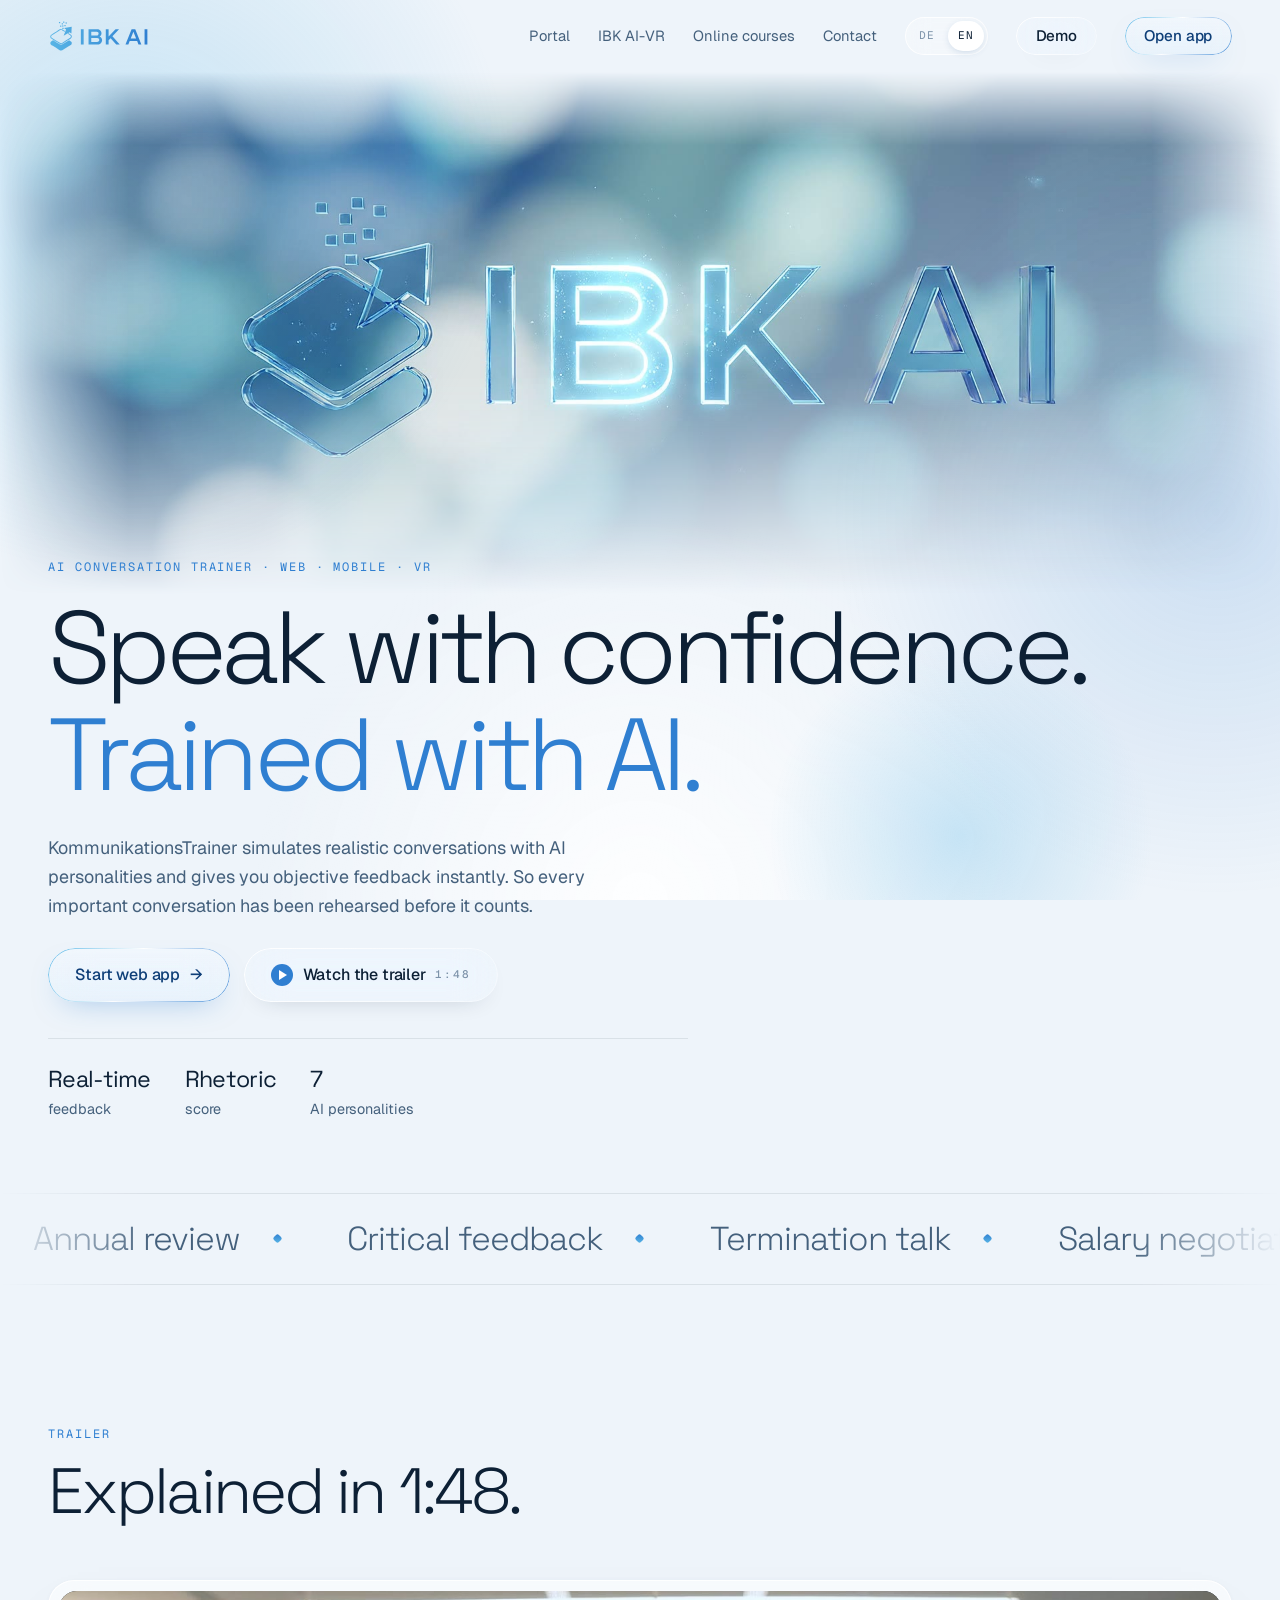
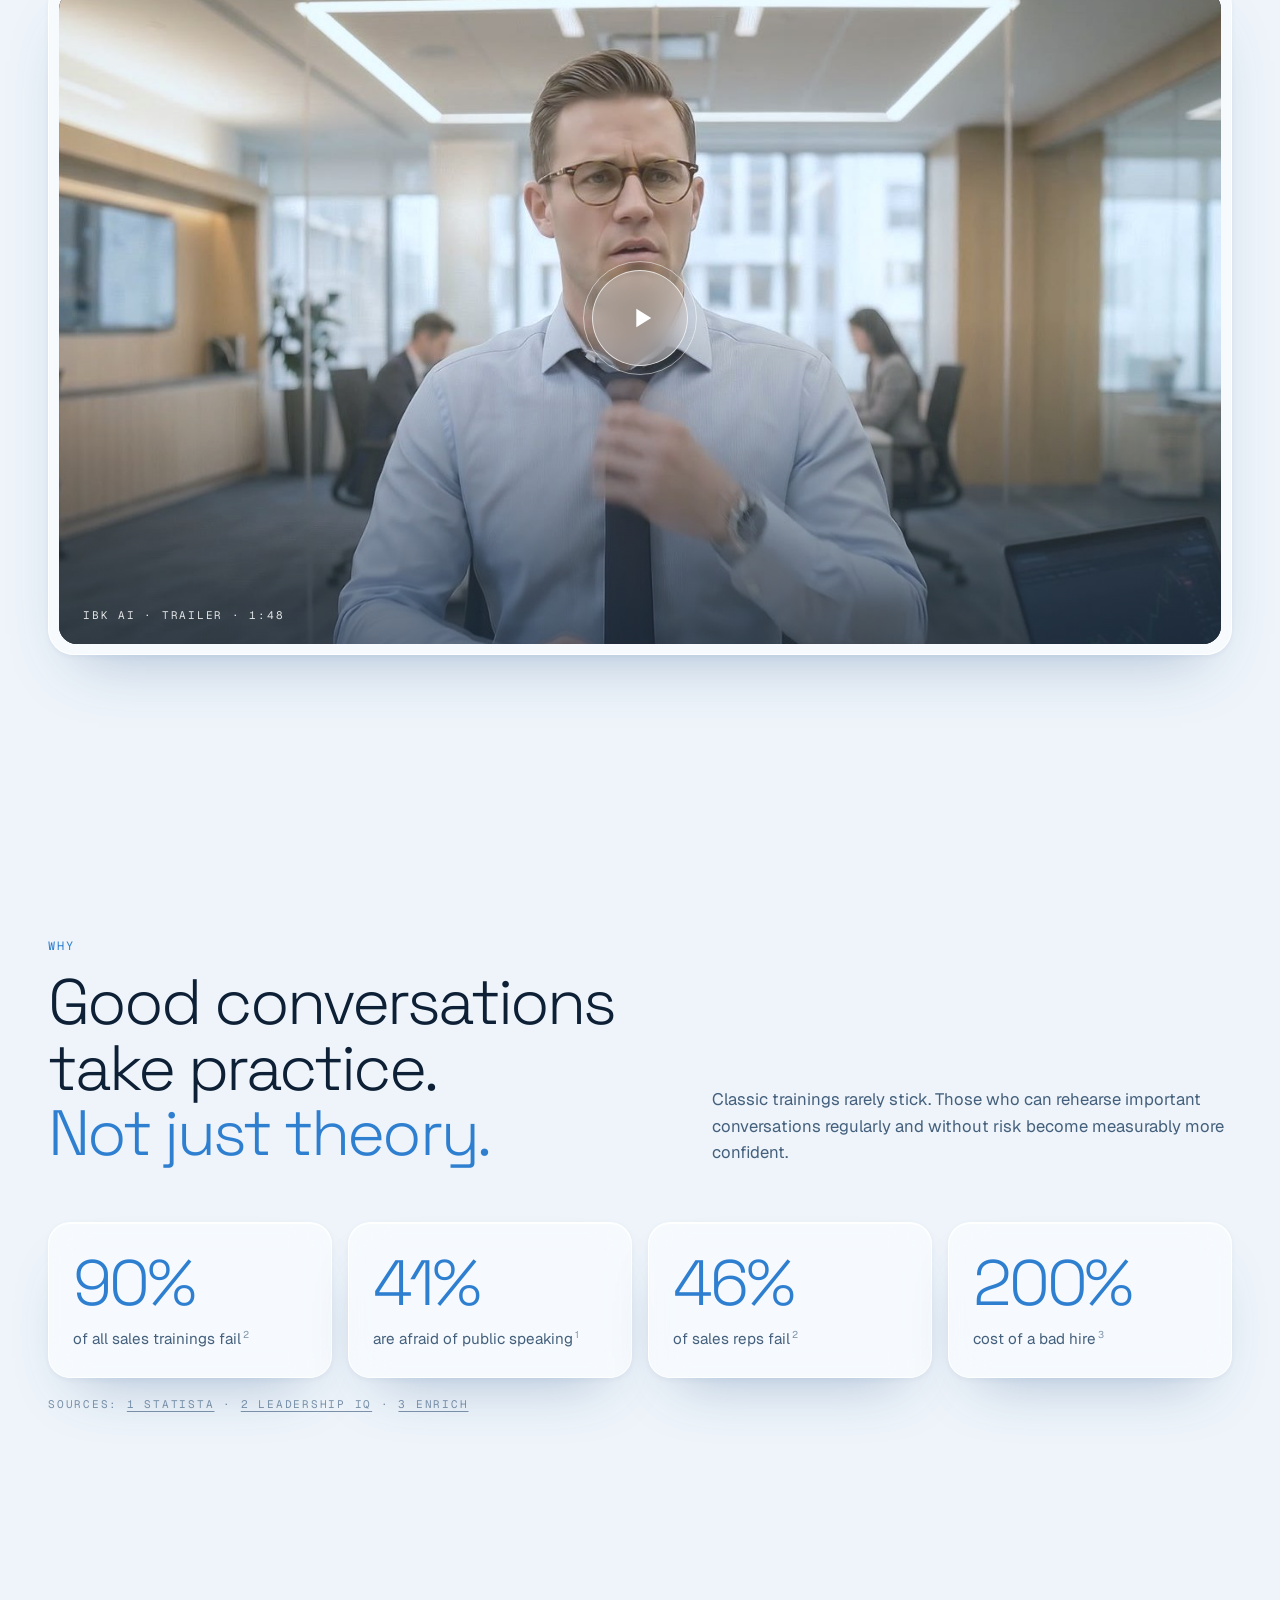
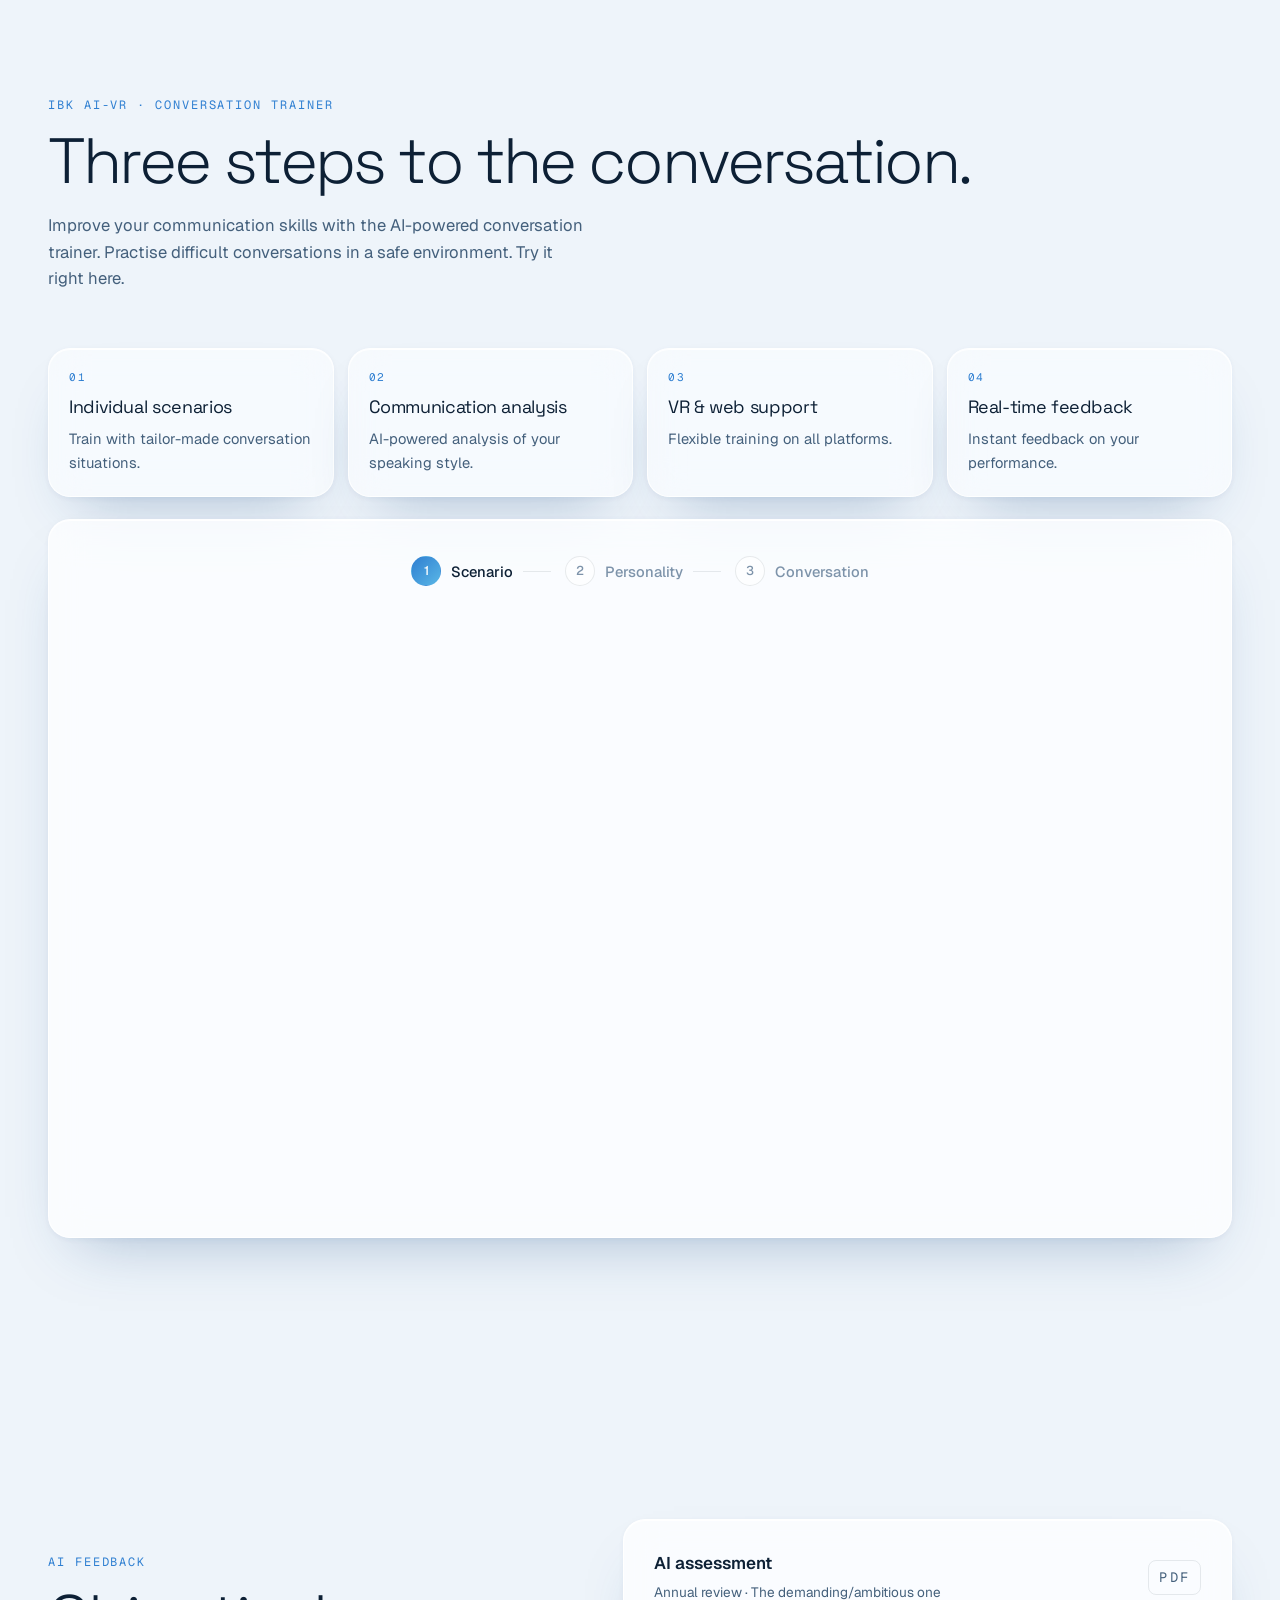
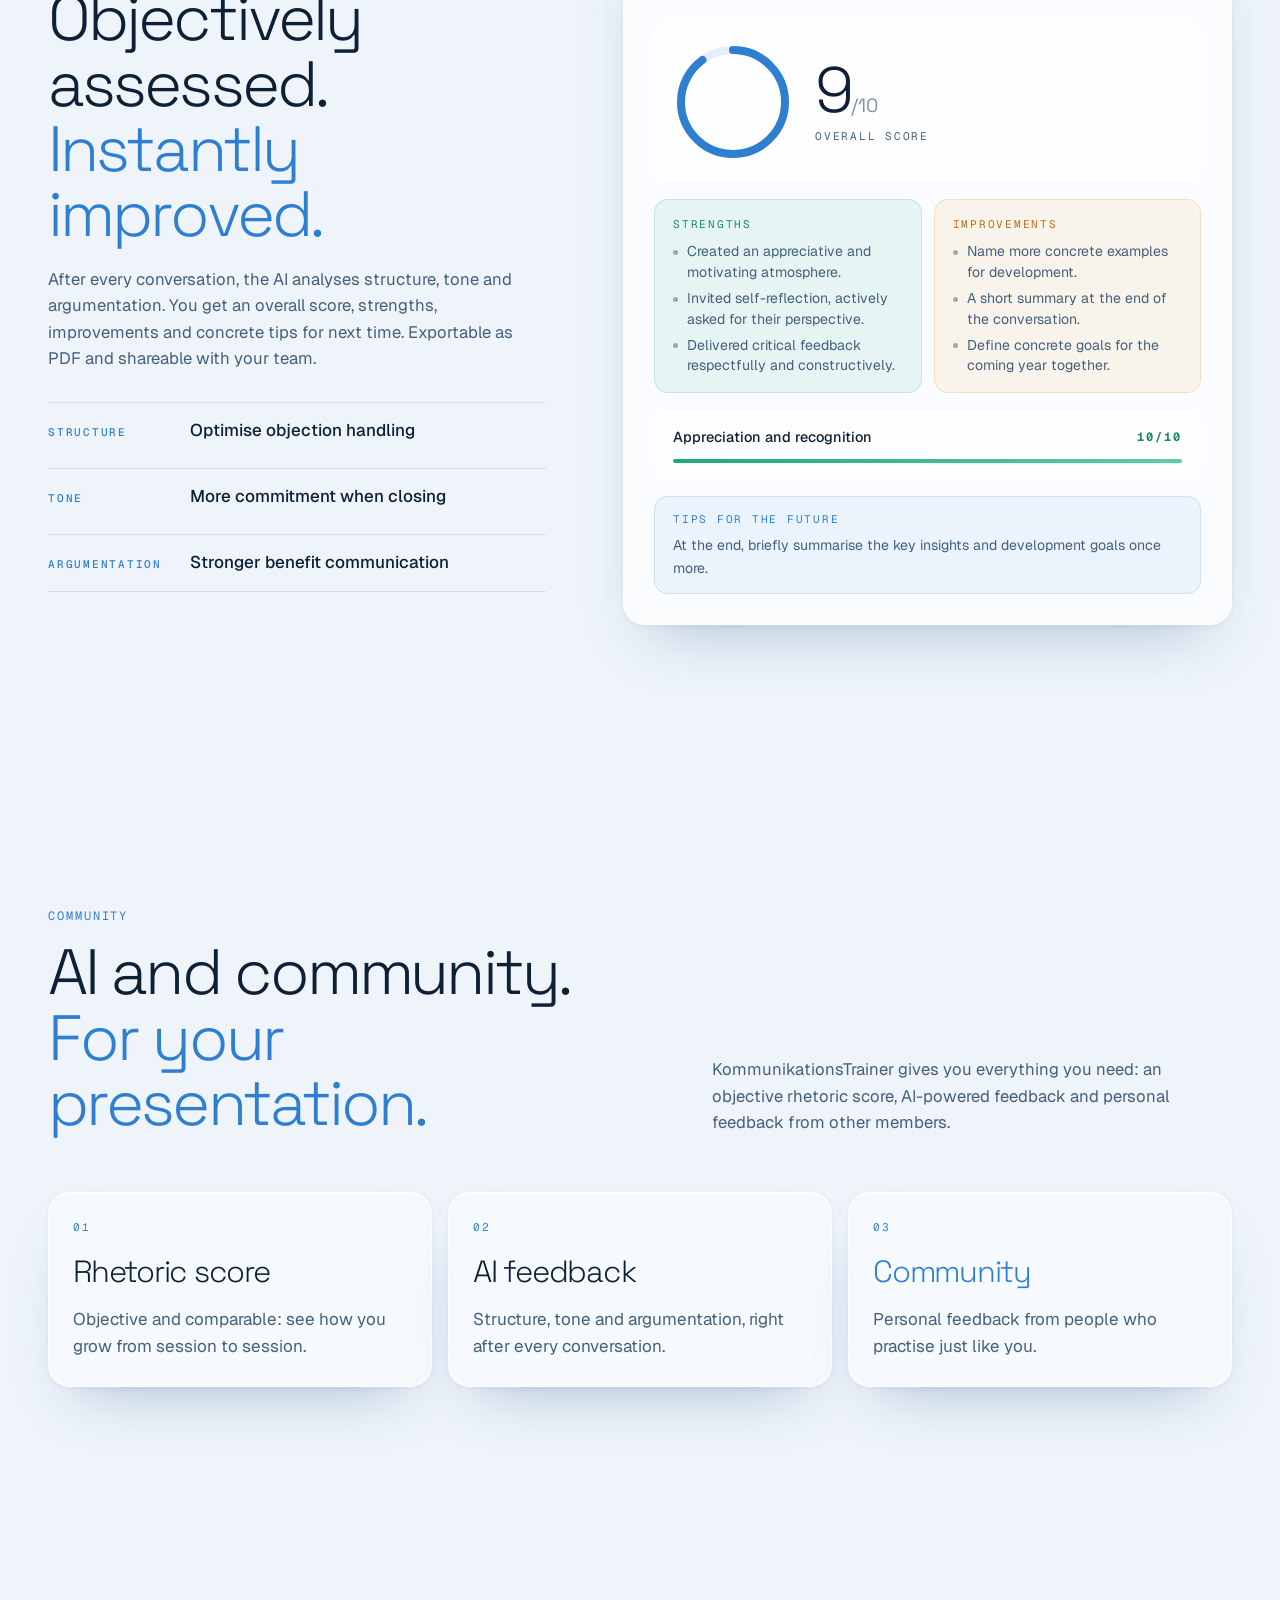
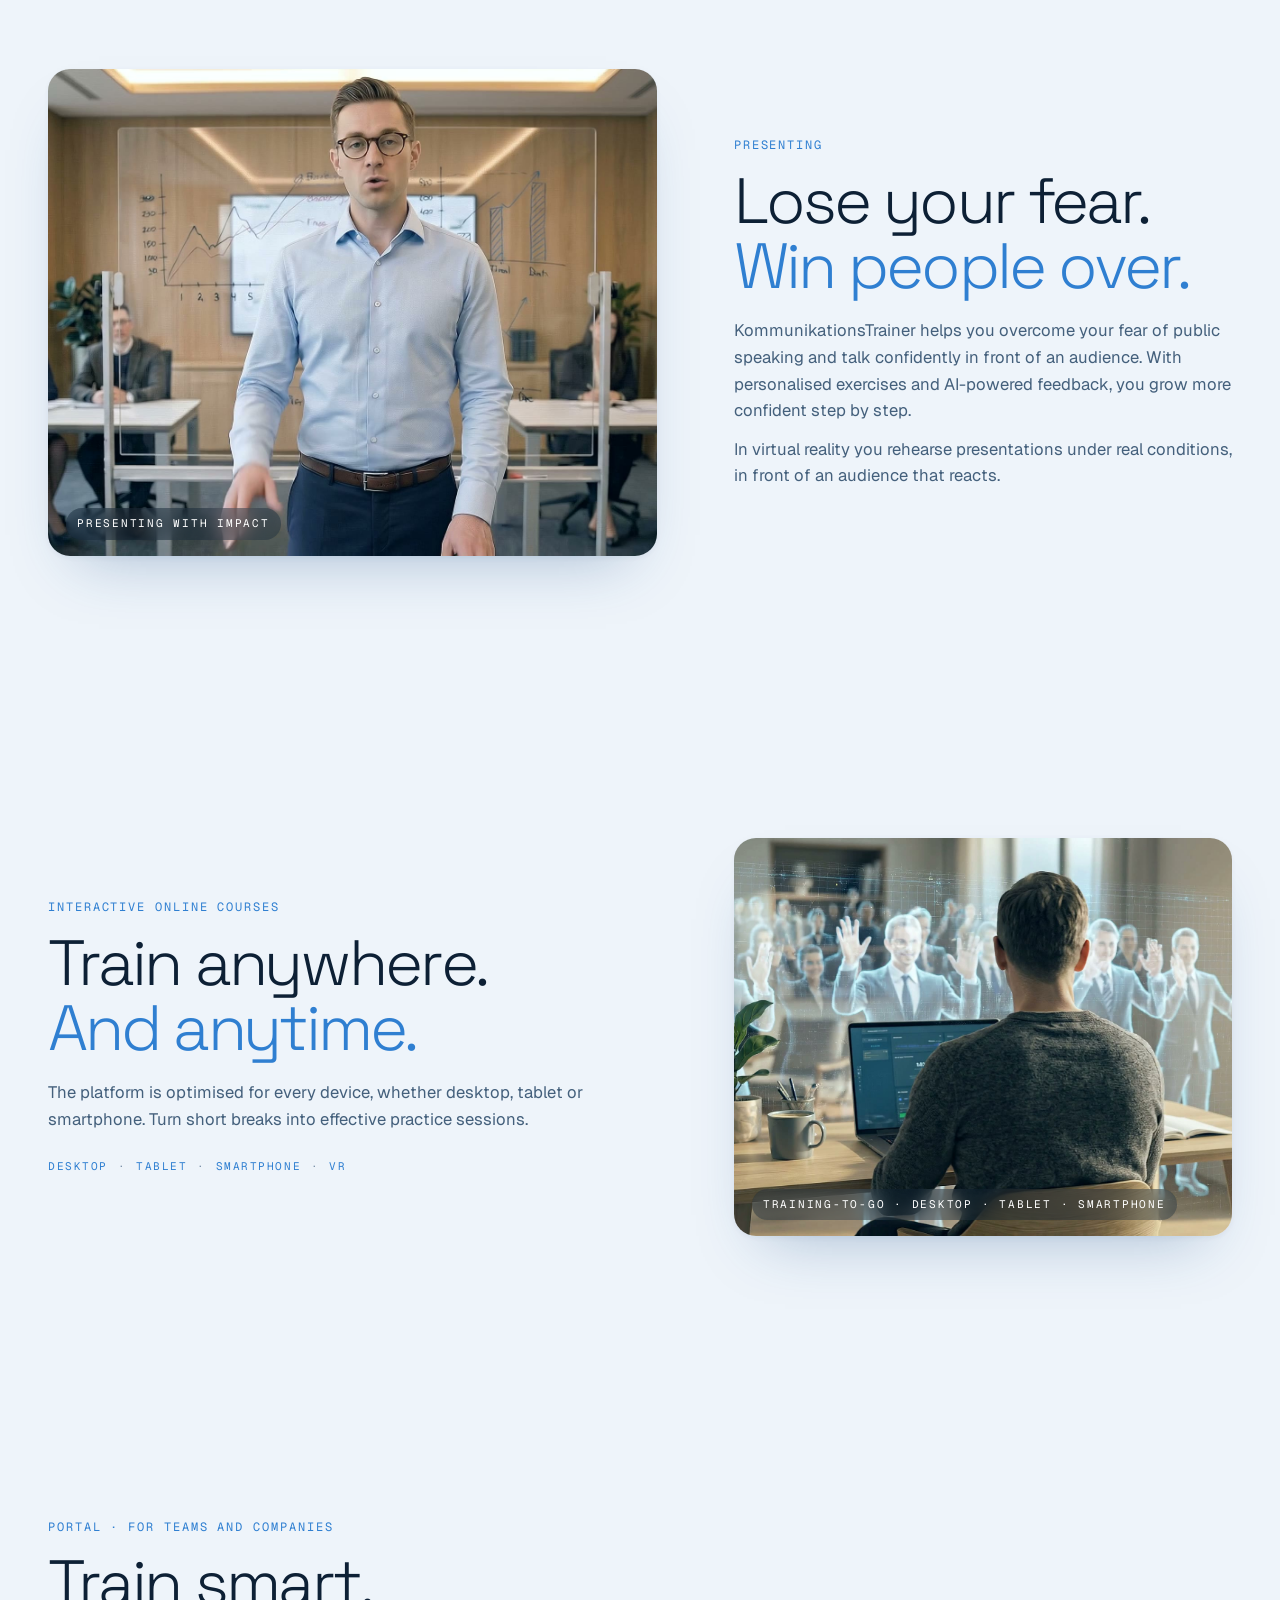
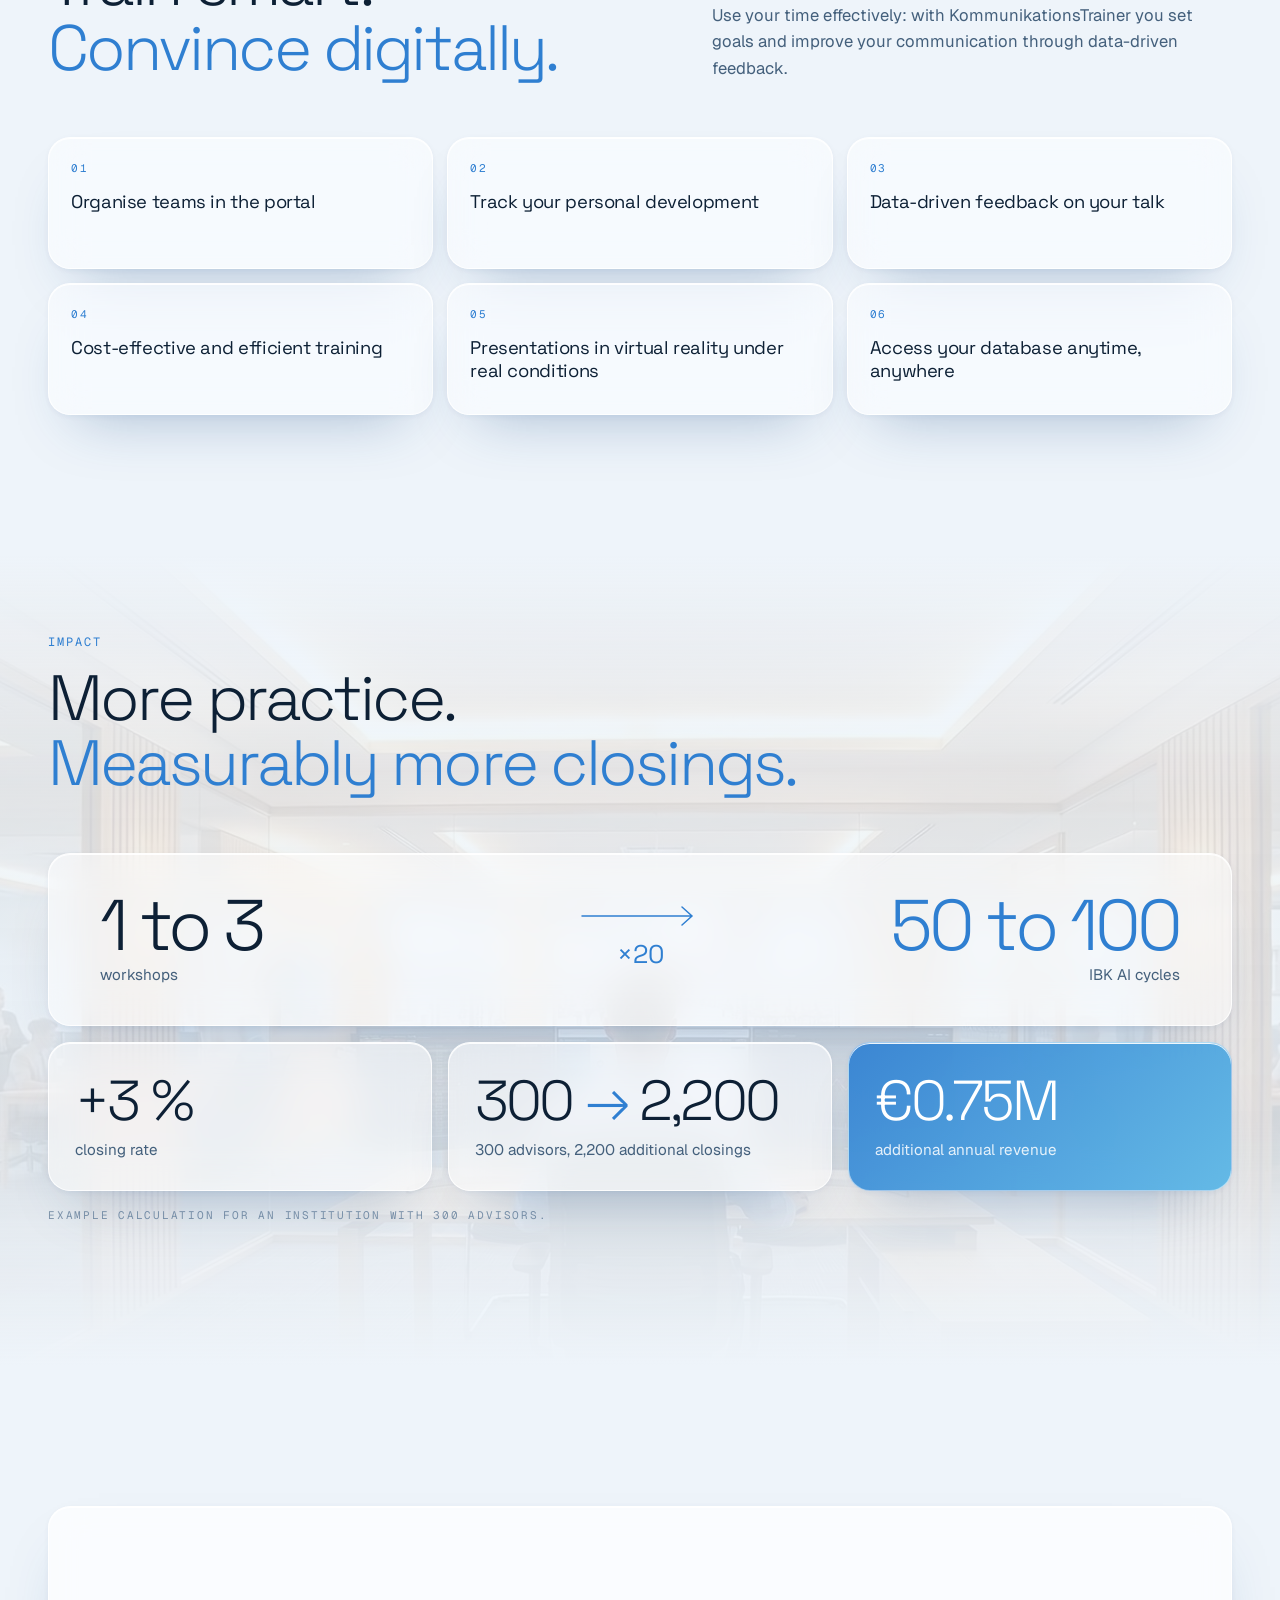
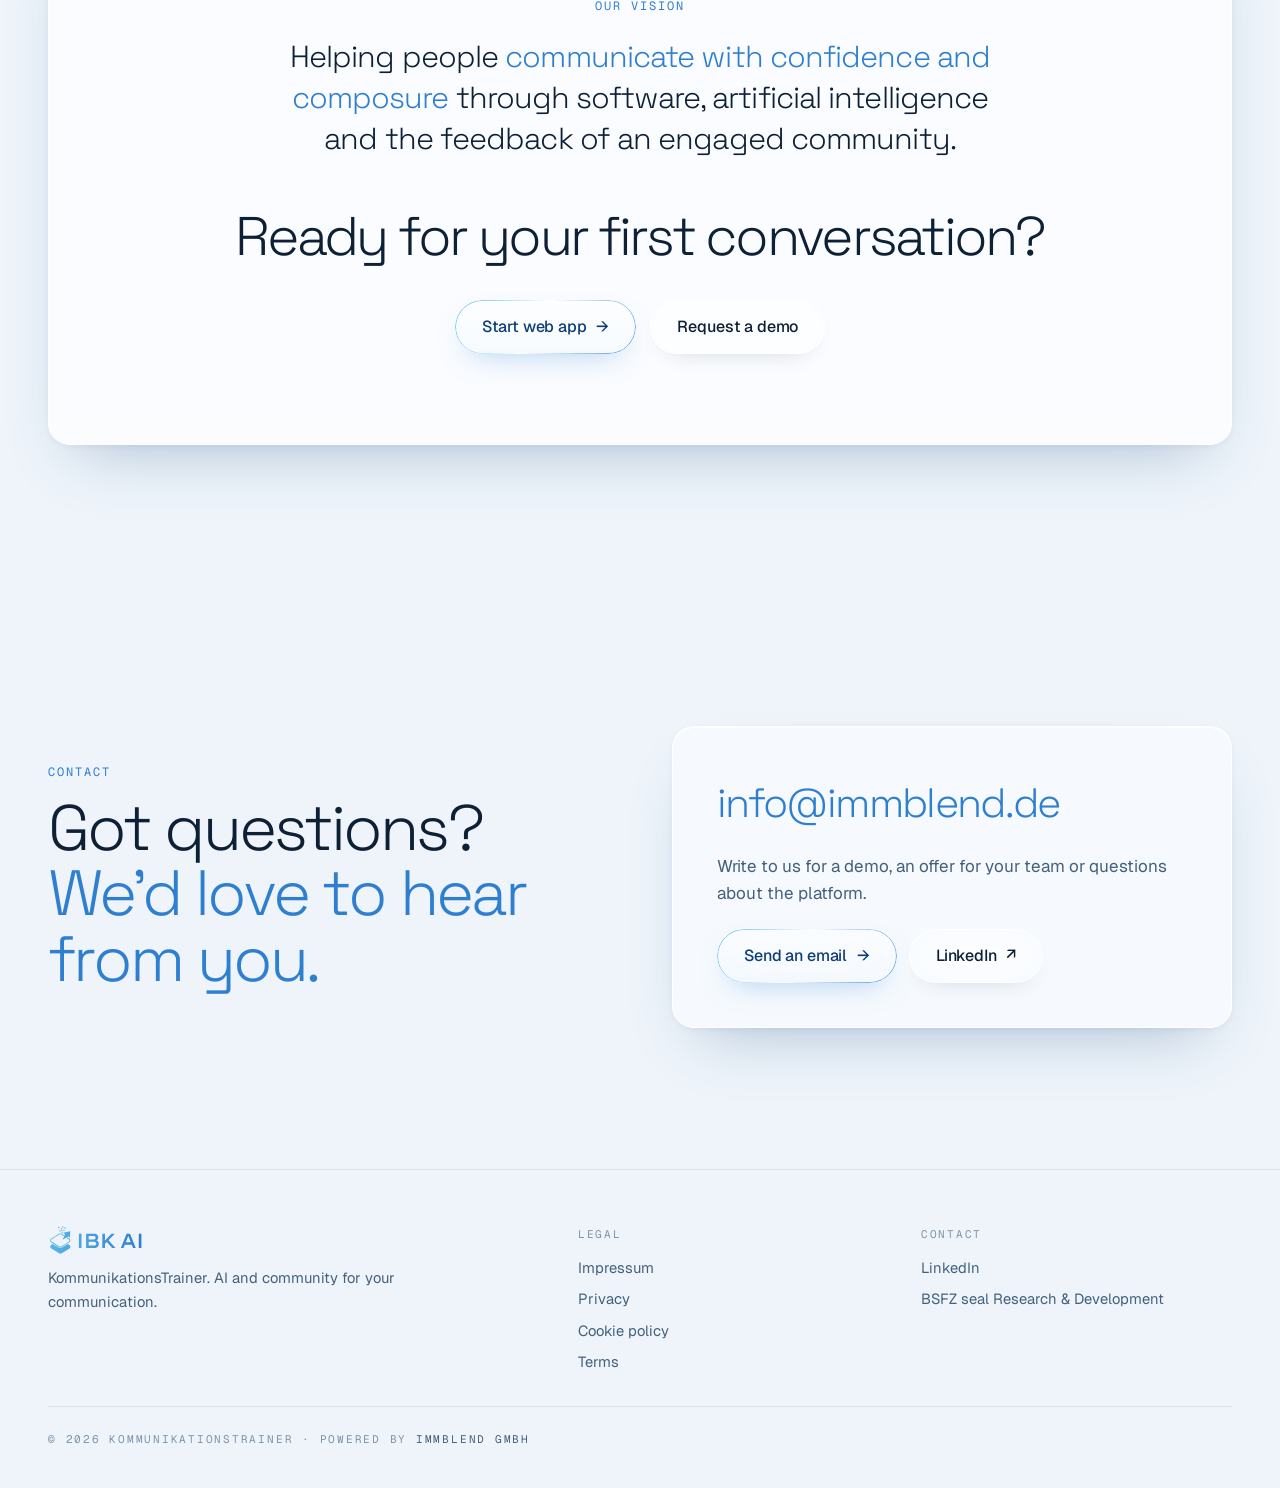
==== en/index.html @ 55ae85e8 "Propuesta web KommunikationsTrainer (IBK AI): DE/EN, demo, vídeos Co-Authored-By: Claude Opus 5.5 <n" ====
<!doctype html>
<html lang="en">
<head>
  <meta charset="utf-8">
  <meta name="viewport" content="width=device-width, initial-scale=1">
  <title>KommunikationsTrainer | IBK AI</title>
  <meta name="description" content="Practice realistic conversations with AI personalities and get objective feedback instantly. In the browser, on your smartphone and in virtual reality.">
  <meta name="theme-color" content="#eef4fa">
  <link rel="icon" type="image/png" href="../assets/img/favicon.png">
  <link rel="apple-touch-icon" href="../assets/img/apple-touch-icon.png">
  <link rel="alternate" hreflang="de" href="../">
  <link rel="alternate" hreflang="en" href="./">
  <meta property="og:type" content="website">
  <meta property="og:title" content="KommunikationsTrainer | IBK AI">
  <meta property="og:description" content="Practice conversations with AI. Real-time feedback, rhetoric score, web and VR.">
  <meta property="og:image" content="../assets/img/hero-poster.jpg">

  <link rel="preconnect" href="https://fonts.googleapis.com">
  <link rel="preconnect" href="https://fonts.gstatic.com" crossorigin>
  <link href="https://fonts.googleapis.com/css2?family=Space+Grotesk:wght@300;400;500&family=Geist:wght@300;400;500;600&family=Geist+Mono:wght@400;500&display=swap" rel="stylesheet">
  <link rel="stylesheet" href="../assets/css/style.css?v=24">
  <script>document.documentElement.classList.add('js');</script>
  <script src="../assets/js/main.js?v=9" defer></script>
</head>
<body>

  <!-- Fondo vivo: bokeh azul hielo, como el logo animado -->
  <div class="aura" aria-hidden="true"><i></i><i></i><i></i><i></i></div>

  <header class="nav" data-nav>
    <div class="nav__inner">
      <a class="nav__logo" href="#top" aria-label="KommunikationsTrainer, home"><img class="brand-logo" src="../assets/img/ibk-ai-logo-color.svg?v=2" alt="IBK AI" width="1212" height="362"></a>
      <nav class="nav__links" aria-label="Main navigation">
        <a href="#portal">Portal</a>
        <a href="#ibk-ai-vr">IBK AI-VR</a>
        <a href="#online-kurse">Online courses</a>
        <a href="#kontakt">Contact</a>
      </nav>
      <div class="lang" role="group" aria-label="Language">
        <a class="lang__opt" href="../" hreflang="de" lang="de">DE</a>
        <a class="lang__opt is-on" href="./" hreflang="en" lang="en" aria-current="true">EN</a>
      </div>
      <a class="btn btn--ghost nav__demo" href="https://kommunikationstrainer.ai/demo">Demo</a>
      <a class="btn btn--primary nav__app" href="https://kommunikationstrainer.ai/login">Open app</a>
      <button class="nav__toggle" type="button" aria-expanded="false" aria-controls="menu" aria-label="Open menu" data-menu-toggle>
        <span></span><span></span>
      </button>
    </div>
  </header>

  <!-- Menú móvil (fuera del header: el backdrop-filter atraparía el overlay fixed) -->
  <div class="menu" id="menu" data-menu hidden>
    <nav class="menu__links" aria-label="Mobile navigation">
      <a href="#portal"><span class="mono">01</span>Portal</a>
      <a href="#ibk-ai-vr"><span class="mono">02</span>IBK AI-VR</a>
      <a href="#online-kurse"><span class="mono">03</span>Interactive online courses</a>
      <a href="#trailer"><span class="mono">04</span>Trailer</a>
      <a href="#kontakt"><span class="mono">05</span>Contact</a>
    </nav>
    <div class="lang lang--menu" role="group" aria-label="Language">
      <a class="lang__opt" href="../" hreflang="de" lang="de">Deutsch</a>
      <a class="lang__opt is-on" href="./" hreflang="en" lang="en" aria-current="true">English</a>
    </div>
    <div class="menu__ctas">
      <a class="btn btn--primary btn--lg" href="https://kommunikationstrainer.ai/login">Start web app <span aria-hidden="true">→</span></a>
      <a class="btn btn--glass btn--lg" href="https://kommunikationstrainer.ai/demo">Request a demo</a>
    </div>
  </div>

  <main id="top">

    <!-- ============ HERO: logo animado a sangre ============ -->
    <section class="hero">
      <div class="hero__media" aria-hidden="true">
        <video class="hero__video" data-src-lg="../assets/video/logo-loop-1920.mp4" data-src-sm="../assets/video/logo-loop-1280.mp4"
               poster="../assets/img/hero-poster.jpg" muted loop playsinline autoplay preload="auto" disablepictureinpicture></video>
      </div>
      <div class="hero__fade" aria-hidden="true"></div>
      <div class="hero__content wrap">
        <p class="eyebrow reveal" style="--d:.1s">AI conversation trainer · Web · Mobile · VR</p>
        <h1 class="hero__title">
          <span class="line reveal" style="--d:.2s">Speak with confidence.</span>
          <span class="line reveal" style="--d:.32s"><em>Trained with AI.</em></span>
        </h1>
        <p class="hero__lead reveal" style="--d:.5s">KommunikationsTrainer simulates realistic conversations with AI personalities and gives you objective feedback instantly. So every important conversation has been rehearsed before it counts.</p>
        <div class="hero__ctas reveal" style="--d:.62s">
          <a class="btn btn--primary btn--lg" href="https://kommunikationstrainer.ai/login">Start web app <span aria-hidden="true">→</span></a>
          <a class="btn btn--glass btn--lg" href="#trailer" data-play-trailer><span class="play-dot" aria-hidden="true"></span>Watch the trailer <span class="mono">1:48</span></a>
        </div>
        <ul class="hero__facts reveal" style="--d:.75s" aria-label="Key features">
          <li><b>Real-time</b>feedback</li>
          <li><b>Rhetoric</b>score</li>
          <li><b>7</b>AI personalities</li>
        </ul>
      </div>
    </section>


    <!-- Cinta de escenarios reales de la app (decorativa) -->
    <div class="ticker" aria-hidden="true">
      <div class="ticker__track">
        <span>Annual review</span><span>Critical feedback</span><span>Termination talk</span><span>Salary negotiation</span><span>Home savings</span><span>Disability insurance</span><span>Complaint handling</span><span>Custom scenarios</span>
        <span>Annual review</span><span>Critical feedback</span><span>Termination talk</span><span>Salary negotiation</span><span>Home savings</span><span>Disability insurance</span><span>Complaint handling</span><span>Custom scenarios</span>
      </div>
    </div>

    <!-- ============ TRAILER ============ -->
    <section class="trailer wrap" id="trailer" aria-labelledby="trailer-title">
      <div class="section-head">
        <p class="eyebrow reveal">Trailer</p>
        <h2 class="h2 reveal" id="trailer-title" style="--d:.1s">Explained in 1:48.</h2>
      </div>
      <div class="screen reveal" style="--d:.15s">
        <video class="screen__video" data-trailer data-src-lg="../assets/video/trailer-1080.mp4" data-src-sm="../assets/video/trailer-720.mp4"
               poster="../assets/img/trailer-poster.jpg?v=2" playsinline preload="none" controls hidden></video>
        <button class="screen__poster" type="button" data-play-trailer aria-label="Play trailer">
          <img src="../assets/img/trailer-poster.jpg?v=2" alt="" width="1600" height="777" loading="lazy">
          <span class="screen__play" aria-hidden="true"><svg viewBox="0 0 24 24"><path d="M8 5.5v13l10.5-6.5z"/></svg></span>
          <span class="screen__meta mono">IBK AI · Trailer · 1:48</span>
        </button>
      </div>
    </section>

    <!-- ============ PROBLEMA ============ -->
    <section class="problem wrap" aria-labelledby="problem-title">
      <div class="section-head section-head--split">
        <div>
          <p class="eyebrow reveal">Why</p>
          <h2 class="h2 reveal" id="problem-title" style="--d:.1s">Good conversations take practice.<br><em>Not just theory.</em></h2>
        </div>
        <p class="lead reveal" style="--d:.2s">Classic trainings rarely stick. Those who can rehearse important conversations regularly and without risk become measurably more confident.</p>
      </div>
      <dl class="stats">
        <div class="stat glass reveal"><dt><span class="count" data-count="90">90</span>%</dt><dd>of all sales trainings fail<sup>2</sup></dd></div>
        <div class="stat glass reveal" style="--d:.08s"><dt><span class="count" data-count="41">41</span>%</dt><dd>are afraid of public speaking<sup>1</sup></dd></div>
        <div class="stat glass reveal" style="--d:.16s"><dt><span class="count" data-count="46">46</span>%</dt><dd>of sales reps fail<sup>2</sup></dd></div>
        <div class="stat glass reveal" style="--d:.24s"><dt><span class="count" data-count="200">200</span>%</dt><dd>cost of a bad hire<sup>3</sup></dd></div>
      </dl>
      <p class="sources mono">
        Sources: <a href="https://de.statista.com/statistik/daten/studie/258499/umfrage/die-haeufigsten-aengste-der-menschen/" target="_blank" rel="noopener">1 Statista</a> ·
        <a href="https://www.leadershipiq.com/blogs/leadershipiq/35354241-why-new-hires-fail-emotional-intelligence-vs-skills" target="_blank" rel="noopener">2 Leadership IQ</a> ·
        <a href="https://www.enrich.org/blog/The-true-cost-of-employee-turnover-financial-wellness-enrich" target="_blank" rel="noopener">3 Enrich</a>
      </p>
    </section>

    <!-- ============ IBK AI-VR · Conversation trainer: tarjetas de la web original + demo interactiva ============ -->
    <section class="how wrap" id="ibk-ai-vr" aria-labelledby="how-title">
      <div class="section-head">
        <p class="eyebrow reveal">IBK AI-VR · Conversation trainer</p>
        <h2 class="h2 reveal" id="how-title" style="--d:.1s">Three steps to the conversation.</h2>
        <p class="lead reveal" style="--d:.2s">Improve your communication skills with the AI-powered conversation trainer. Practise difficult conversations in a safe environment. Try it right here.</p>
      </div>
      <ul class="pillars">
        <li class="pillar glass reveal"><span class="mono">01</span><b>Individual scenarios</b><span>Train with tailor-made conversation situations.</span></li>
        <li class="pillar glass reveal" style="--d:.06s"><span class="mono">02</span><b>Communication analysis</b><span>AI-powered analysis of your speaking style.</span></li>
        <li class="pillar glass reveal" style="--d:.12s"><span class="mono">03</span><b>VR &amp; web support</b><span>Flexible training on all platforms.</span></li>
        <li class="pillar glass reveal" style="--d:.18s"><span class="mono">04</span><b>Real-time feedback</b><span>Instant feedback on your performance.</span></li>
      </ul>


      <div class="demo glass glass--strong reveal" data-demo style="--d:.15s">
        <ol class="steps" aria-label="Steps">
          <li class="is-active" data-step-label="1"><span>1</span><b>Scenario</b></li>
          <li data-step-label="2"><span>2</span><b>Personality</b></li>
          <li data-step-label="3"><span>3</span><b>Conversation</b></li>
        </ol>

        <!-- Paso 1 -->
        <div class="demo__pane is-active" data-pane="1">
          <div class="demo__bar">
            <h3>Choose a topic</h3>
            <div class="chips" role="group" aria-label="Filter category">
              <button class="chip is-on" type="button" data-filter="all" aria-pressed="true">All <i>8</i></button>
              <button class="chip" type="button" data-filter="team" aria-pressed="false">Employees <i>5</i></button>
              <button class="chip" type="button" data-filter="sales" aria-pressed="false">Sales <i>3</i></button>
            </div>
          </div>
          <div class="options options--2">
            <button class="option" type="button" data-cat="team" data-value="Annual review" data-script="annual"><b>Annual review</b><span>As a manager, you assess an employee's performance.</span><em class="tag tag--team">Employees</em></button>
            <button class="option" type="button" data-cat="team" data-value="Critical feedback"><b>Critical feedback</b><span>As a manager, you give critical feedback.</span><em class="tag tag--team">Employees</em></button>
            <button class="option" type="button" data-cat="team" data-value="Termination (by manager)"><b>Termination (by manager)</b><span>As a manager, you deliver a termination.</span><em class="tag tag--team">Employees</em></button>
            <button class="option" type="button" data-cat="team" data-value="Resignation (by employee)"><b>Resignation (by employee)</b><span>As a manager, you respond to a resignation.</span><em class="tag tag--team">Employees</em></button>
            <button class="option" type="button" data-cat="team" data-value="Salary negotiation"><b>Salary negotiation</b><span>As a manager, you negotiate a salary increase.</span><em class="tag tag--team">Employees</em></button>
            <button class="option" type="button" data-cat="sales" data-value="Home savings/investment savings"><b>Home savings/investment savings</b><span>As an advisor, you recommend investment products.</span><em class="tag tag--sales">Sales</em></button>
            <button class="option" type="button" data-cat="sales" data-value="Disability insurance"><b>Disability insurance</b><span>As an advisor, you explain disability insurance.</span><em class="tag tag--sales">Sales</em></button>
            <button class="option" type="button" data-cat="sales" data-value="Complaint handling"><b>Complaint handling</b><span>As customer service, you resolve a complaint.</span><em class="tag tag--sales">Sales</em></button>
          </div>
        </div>

        <!-- Paso 2 -->
        <div class="demo__pane" data-pane="2" hidden>
          <div class="demo__bar"><h3>Choose a personality</h3><p class="demo__hint">Choose the personality of your counterpart.</p></div>
          <div class="options options--3">
            <button class="option option--persona" type="button" data-value="Random" data-random><i class="glyph">?</i><b>Random</b><span>Pick a random personality.</span></button>
            <button class="option option--persona" type="button" data-value="The anxious/insecure one"><i class="glyph">◇</i><b>The anxious/insecure one</b><span>Needs a lot of reassurance and confirmation, asks many follow-up questions.</span></button>
            <button class="option option--persona" type="button" data-value="The demanding/ambitious one"><i class="glyph">☆</i><b>The demanding/ambitious one</b><span>Has high expectations, is direct and demanding.</span></button>
            <button class="option option--persona" type="button" data-value="The emotional one"><i class="glyph">♡</i><b>The emotional one</b><span>Reacts from the gut, can quickly become annoyed or enthusiastic.</span></button>
            <button class="option option--persona" type="button" data-value="The cost-conscious one"><i class="glyph">€</i><b>The cost-conscious one</b><span>Focused on prices and costs, constantly compares with other providers.</span></button>
            <button class="option option--persona" type="button" data-value="The critical one"><i class="glyph">!</i><b>The critical one</b><span>Skeptical, asks many questions, looks for gaps in logic.</span></button>
            <button class="option option--persona" type="button" data-value="The rational/analytical one"><i class="glyph">◎</i><b>The rational/analytical one</b><span>Fact-oriented and objective, demands clear arguments and data.</span></button>
          </div>
          <button class="demo__back" type="button" data-back="1">← Change scenario</button>
        </div>

        <!-- Paso 3 -->
        <div class="demo__pane" data-pane="3" hidden>
          <div class="call">
            <div class="call__card">
              <div class="call__avatar"><img src="../assets/img/avatar-anna.jpg" alt="AI avatar Anna Richter" width="240" height="240" loading="lazy"><span class="call__ring" aria-hidden="true"></span></div>
              <b class="call__name">Anna Richter</b>
              <span class="call__meta" data-call-scenario>Annual review</span>
              <span class="call__persona mono" data-call-persona>The demanding/ambitious one</span>
              <div class="wave" aria-hidden="true"><i></i><i></i><i></i><i></i><i></i><i></i><i></i><i></i><i></i><i></i><i></i><i></i></div>
              <p class="call__note mono">AI system · voice and avatar are AI-generated</p>
            </div>
            <div class="call__chat" data-chat aria-live="polite"></div>
          </div>
          <div class="demo__foot">
            <button class="demo__back" type="button" data-back="2">← Change personality</button>
            <a class="btn btn--primary" href="https://kommunikationstrainer.ai/login">Try it yourself <span aria-hidden="true">→</span></a>
          </div>
        </div>
      </div>
    </section>

    <!-- ============ KI-FEEDBACK: recreación de la KI-Bewertung real ============ -->
    <section class="feedback wrap" id="feedback" aria-labelledby="fb-title">
      <div class="feedback__copy">
        <p class="eyebrow reveal">AI feedback</p>
        <h2 class="h2 reveal" id="fb-title" style="--d:.1s">Objectively assessed.<br><em>Instantly improved.</em></h2>
        <p class="lead reveal" style="--d:.2s">After every conversation, the AI analyses structure, tone and argumentation. You get an overall score, strengths, improvements and concrete tips for next time. Exportable as PDF and shareable with your team.</p>
        <ul class="suggest reveal" style="--d:.3s" aria-label="AI improvement suggestion">
          <li><span class="mono">Structure</span>Optimise objection handling</li>
          <li><span class="mono">Tone</span>More commitment when closing</li>
          <li><span class="mono">Argumentation</span>Stronger benefit communication</li>
        </ul>
      </div>

      <article class="report glass glass--strong reveal" style="--d:.15s" aria-label="Example of an AI assessment">
        <header class="report__head">
          <div><b>AI assessment</b><span>Annual review · The demanding/ambitious one</span></div>
          <span class="mono report__pdf">PDF</span>
        </header>
        <div class="score">
          <svg class="score__ring" viewBox="0 0 120 120" aria-hidden="true">
            <circle cx="60" cy="60" r="52" class="score__track"/>
            <circle cx="60" cy="60" r="52" class="score__bar" pathLength="100"/>
          </svg>
          <div class="score__value"><b data-score>9</b><span>/10</span></div>
          <p class="score__label mono">Overall score</p>
        </div>
        <div class="report__cols">
          <div class="report__box report__box--good">
            <p class="mono">Strengths</p>
            <ul><li>Created an appreciative and motivating atmosphere.</li><li>Invited self-reflection, actively asked for their perspective.</li><li>Delivered critical feedback respectfully and constructively.</li></ul>
          </div>
          <div class="report__box report__box--improve">
            <p class="mono">Improvements</p>
            <ul><li>Name more concrete examples for development.</li><li>A short summary at the end of the conversation.</li><li>Define concrete goals for the coming year together.</li></ul>
          </div>
        </div>
        <div class="report__detail">
          <span>Appreciation and recognition</span><b class="mono">10/10</b>
          <i class="bar" style="--v:1"></i>
        </div>
        <div class="report__tips">
          <p class="mono">Tips for the future</p>
          <p>At the end, briefly summarise the key insights and development goals once more.</p>
        </div>
      </article>
    </section>

    <!-- ============ KI + COMMUNITY: las tres fuentes de feedback de la web original ============ -->
    <section class="community wrap" id="community" aria-labelledby="community-title">
      <div class="section-head section-head--split">
        <div>
          <p class="eyebrow reveal">Community</p>
          <h2 class="h2 reveal" id="community-title" style="--d:.1s">AI and community.<br><em>For your presentation.</em></h2>
        </div>
        <p class="lead reveal" style="--d:.2s">KommunikationsTrainer gives you everything you need: an objective rhetoric score, AI-powered feedback and personal feedback from other members.</p>
      </div>
      <ol class="sources3">
        <li class="glass reveal"><span class="mono">01</span><b>Rhetoric score</b><span>Objective and comparable: see how you grow from session to session.</span></li>
        <li class="glass reveal" style="--d:.08s"><span class="mono">02</span><b>AI feedback</b><span>Structure, tone and argumentation, right after every conversation.</span></li>
        <li class="glass reveal" style="--d:.16s"><span class="mono">03</span><b>Community</b><span>Personal feedback from people who practise just like you.</span></li>
      </ol>
    </section>

    <!-- ============ ÄNGSTE VERLIEREN: Redeangst + VR (web original) ============ -->
    <section class="split wrap" id="redeangst" aria-labelledby="fear-title">
      <figure class="split__media reveal">
        <video class="split__video" data-section-video data-src-lg="../assets/video/redeangst-900.mp4?v=2" data-src-sm="../assets/video/redeangst-600.mp4?v=2" poster="../assets/img/redeangst-poster.jpg?v=2" muted loop playsinline preload="none" width="1200" height="900" aria-label="Man practising a presentation in front of an audience"></video>
        <figcaption class="mono">Presenting with impact</figcaption>
      </figure>
      <div class="split__copy">
        <p class="eyebrow reveal">Presenting</p>
        <h2 class="h2 reveal" id="fear-title" style="--d:.1s">Lose your fear.<br><em>Win people over.</em></h2>
        <p class="lead reveal" style="--d:.2s">KommunikationsTrainer helps you overcome your fear of public speaking and talk confidently in front of an audience. With personalised exercises and AI-powered feedback, you grow more confident step by step.</p>
        <p class="lead reveal" style="--d:.26s">In virtual reality you rehearse presentations under real conditions, in front of an audience that reacts.</p>
      </div>
    </section>

    <!-- ============ INTERAKTIVE ONLINE-KURSE · Training-to-go (web original) ============ -->
    <section class="split split--reverse wrap" id="online-kurse" aria-labelledby="courses-title">
      <figure class="split__media reveal">
        <video class="split__video" data-section-video data-src-lg="../assets/video/training-900.mp4" data-src-sm="../assets/video/training-600.mp4" poster="../assets/img/training-poster.jpg" muted loop playsinline preload="none" width="1200" height="900" aria-label="Training on a laptop with a virtual audience"></video>
        <figcaption class="mono">Training-to-go · Desktop · Tablet · Smartphone</figcaption>
      </figure>
      <div class="split__copy">
        <p class="eyebrow reveal">Interactive online courses</p>
        <h2 class="h2 reveal" id="courses-title" style="--d:.1s">Train anywhere.<br><em>And anytime.</em></h2>
        <p class="lead reveal" style="--d:.2s">The platform is optimised for every device, whether desktop, tablet or smartphone. Turn short breaks into effective practice sessions.</p>
        <ul class="devices reveal" style="--d:.28s" aria-label="Devices">
          <li><b>Desktop</b></li><li><b>Tablet</b></li><li><b>Smartphone</b></li><li><b>VR</b></li>
        </ul>
      </div>
    </section>

    <!-- ============ PORTAL · Smart trainieren, digital überzeugen (web original) ============ -->
    <section class="portal wrap" id="portal" aria-labelledby="portal-title">
      <div class="section-head section-head--split">
        <div>
          <p class="eyebrow reveal">Portal · For teams and companies</p>
          <h2 class="h2 reveal" id="portal-title" style="--d:.1s">Train smart.<br><em>Convince digitally.</em></h2>
        </div>
        <p class="lead reveal" style="--d:.2s">Use your time effectively: with KommunikationsTrainer you set goals and improve your communication through data-driven feedback.</p>
      </div>
      <ul class="portal__grid">
        <li class="glass reveal"><span class="mono">01</span><b>Organise teams in the portal</b></li>
        <li class="glass reveal" style="--d:.05s"><span class="mono">02</span><b>Track your personal development</b></li>
        <li class="glass reveal" style="--d:.1s"><span class="mono">03</span><b>Data-driven feedback on your talk</b></li>
        <li class="glass reveal" style="--d:.15s"><span class="mono">04</span><b>Cost-effective and efficient training</b></li>
        <li class="glass reveal" style="--d:.2s"><span class="mono">05</span><b>Presentations in virtual reality under real conditions</b></li>
        <li class="glass reveal" style="--d:.25s"><span class="mono">06</span><b>Access your database anytime, anywhere</b></li>
      </ul>
    </section>

    <!-- ============ ESCALADO + WIRKUNG (datos del tráiler) ============ -->
    <section class="impact" id="wirkung" aria-labelledby="impact-title">
      <div class="impact__bg" aria-hidden="true"><img src="../assets/img/scene-2.jpg" alt="" loading="lazy" width="1600" height="777"></div>
      <div class="wrap">
        <div class="section-head">
          <p class="eyebrow reveal">Impact</p>
          <h2 class="h2 reveal" id="impact-title" style="--d:.1s">More practice.<br><em>Measurably more closings.</em></h2>
        </div>
        <div class="scale glass reveal" style="--d:.15s">
          <div class="scale__item"><b>1 to 3</b><span>workshops</span></div>
          <div class="scale__arrow" aria-hidden="true"><svg viewBox="0 0 120 24"><path d="M2 12h110m-10-9 10 9-10 9"/></svg><b>×20</b></div>
          <div class="scale__item"><b>50 to 100</b><span>IBK AI cycles</span></div>
        </div>
        <div class="results">
          <div class="result glass reveal"><b>+3 %</b><span>closing rate</span></div>
          <div class="result glass reveal" style="--d:.08s"><b>300 <i aria-hidden="true">→</i> 2,200</b><span>300 advisors, 2,200 additional closings</span></div>
          <div class="result result--hero glass reveal" style="--d:.16s"><b>€0.75M</b><span>additional annual revenue</span></div>
        </div>
        <p class="footnote mono reveal">Example calculation for an institution with 300 advisors.</p>
      </div>
    </section>

    <!-- ============ VISIÓN + CTA ============ -->
    <section class="closing wrap" aria-labelledby="closing-title">
      <div class="closing__card glass glass--strong reveal">
        <p class="eyebrow">Our vision</p>
        <p class="closing__quote">Helping people <em>communicate with confidence and composure</em> through software, artificial intelligence and the feedback of an engaged community.</p>
        <h2 class="closing__title" id="closing-title">Ready for your first conversation?</h2>
        <div class="closing__ctas">
          <a class="btn btn--primary btn--lg" href="https://kommunikationstrainer.ai/login">Start web app <span aria-hidden="true">→</span></a>
          <a class="btn btn--glass btn--lg" href="https://kommunikationstrainer.ai/demo">Request a demo</a>
        </div>
      </div>
    </section>
    <!-- ============ KONTAKT ============ -->
    <section class="contact wrap" id="kontakt" aria-labelledby="contact-title">
      <div class="contact__grid">
        <div>
          <p class="eyebrow reveal">Contact</p>
          <h2 class="h2 reveal" id="contact-title" style="--d:.1s">Got questions?<br><em>We'd love to hear from you.</em></h2>
        </div>
        <div class="contact__card glass reveal" style="--d:.15s">
          <a class="contact__mail" href="mailto:info@immblend.de?subject=KommunikationsTrainer%20(EN)">info@immblend.de</a>
          <p class="contact__note">Write to us for a demo, an offer for your team or questions about the platform.</p>
          <div class="contact__ctas">
            <a class="btn btn--primary btn--lg" href="mailto:info@immblend.de?subject=KommunikationsTrainer%20(EN)">Send an email <span aria-hidden="true">→</span></a>
            <a class="btn btn--glass btn--lg" href="https://www.linkedin.com/company/prezp" target="_blank" rel="noopener">LinkedIn <span aria-hidden="true">↗</span></a>
          </div>
        </div>
      </div>
    </section>
  </main>

  <footer class="footer">
    <div class="wrap footer__inner">
      <div class="footer__brand">
        <img class="brand-logo" src="../assets/img/ibk-ai-logo-color.svg?v=2" alt="IBK AI" width="1212" height="362">
        <p>KommunikationsTrainer. AI and community for your communication.</p>
      </div>
      <nav class="footer__col" aria-label="Legal">
        <span class="mono">Legal</span>
        <a href="https://kommunikationstrainer.ai/impressum">Impressum</a>
        <a href="https://kommunikationstrainer.ai/datenschutz">Privacy</a>
        <a href="https://kommunikationstrainer.ai/cookie-policy">Cookie policy</a>
        <a href="https://kommunikationstrainer.ai/agb">Terms</a>
      </nav>
      <nav class="footer__col" aria-label="Contact">
        <span class="mono">Contact</span>
        <a href="https://www.linkedin.com/company/prezp" target="_blank" rel="noopener">LinkedIn</a>
        <a href="https://www.bescheinigung-forschungszulage.de/bsfz-siegel" target="_blank" rel="noopener">BSFZ seal Research &amp; Development</a>
      </nav>
      <p class="footer__copy mono">© <span data-year>2026</span> KommunikationsTrainer · Powered by <a href="https://immblend.tech/" target="_blank" rel="noopener">ImmBlend GmbH</a></p>
    </div>
  </footer>
</body>
</html>
---- assets/css/style.css ----
/* ==========================================================
   KommunikationsTrainer · IBK AI · propuesta
   Lenguaje: cristal claro + azul hielo + bokeh (como el logo animado).
   Space Grotesk Light (titulares y cifras) · Geist (texto) · Geist Mono (labels). Sin serifas.
   ========================================================== */
:root {
  --bg: #eef4fa;
  --bg-2: #e3edf7;
  --ink: #0d2035;            /* texto principal (navy) */
  --ink-2: #44607c;          /* texto secundario */
  --ink-3: #7d93aa;          /* terciario */
  --blue: #2f7fd1;           /* azul de marca */
  --blue-2: #59b6e6;         /* cian del logo */
  --blue-rgb: 47, 127, 209;
  --cyan-rgb: 89, 182, 230;
  --glass: rgba(255, 255, 255, .52);
  --glass-strong: rgba(255, 255, 255, .72);
  --glass-line: rgba(255, 255, 255, .85);
  --hair: rgba(13, 32, 53, .09);
  --shadow: 0 30px 60px -30px rgba(29, 78, 136, .35), 0 2px 6px rgba(29, 78, 136, .06);
  --radius: 22px;
  --radius-s: 14px;
  --f-head: "Space Grotesk", system-ui, sans-serif;   /* titulares y cifras: técnica, precisa */
  --f-body: "Geist", system-ui, sans-serif;
  --f-mono: "Geist Mono", ui-monospace, monospace;
  --ease: cubic-bezier(.16, 1, .3, 1);
  --wrap: 1240px;
  --gut: clamp(16px, 4vw, 48px);
  --nav-h: 72px;
}

*, *::before, *::after { box-sizing: border-box; }
html { scroll-behavior: smooth; scroll-padding-top: calc(var(--nav-h) + 16px); -webkit-text-size-adjust: 100%; }
body {
  margin: 0; background: var(--bg); color: var(--ink);
  font-family: var(--f-body); font-size: 17px; line-height: 1.6; font-weight: 400;
  -webkit-font-smoothing: antialiased; overflow-x: hidden;
}
img, video, svg { display: block; max-width: 100%; }
[hidden] { display: none !important; }
a { color: inherit; text-decoration: none; }
button { font: inherit; color: inherit; background: none; border: 0; cursor: pointer; padding: 0; }
ul, ol, dl, dd, figure { margin: 0; padding: 0; list-style: none; }
h1, h2, h3, p { margin: 0; }
em { font-style: normal; font-weight: inherit; color: var(--blue); }
.mono { font-family: var(--f-mono); font-size: .72rem; letter-spacing: .14em; text-transform: uppercase; }
.wrap { width: min(var(--wrap), 100% - var(--gut) * 2); margin-inline: auto; }
:focus-visible { outline: 2px solid var(--blue); outline-offset: 3px; border-radius: 6px; }

/* ---------- Aura: bokeh vivo de fondo (solo transform/opacity) ---------- */
.aura { position: fixed; inset: 0; z-index: -1; overflow: hidden; pointer-events: none; }
.aura i {
  position: absolute; width: 60vmax; height: 60vmax; border-radius: 50%;
  background: radial-gradient(closest-side, rgba(var(--cyan-rgb), .28), rgba(var(--cyan-rgb), 0));
  animation: drift 26s ease-in-out infinite alternate;
}
.aura i:nth-child(1) { left: -20vmax; top: -15vmax; }
.aura i:nth-child(2) { right: -25vmax; top: 10vmax; background: radial-gradient(closest-side, rgba(var(--blue-rgb), .18), rgba(var(--blue-rgb), 0)); animation-duration: 32s; }
.aura i:nth-child(3) { left: 20vmax; bottom: -30vmax; background: radial-gradient(closest-side, rgba(255, 255, 255, .9), rgba(255, 255, 255, 0)); animation-duration: 38s; }
.aura i:nth-child(4) { right: 10vmax; bottom: -10vmax; width: 30vmax; height: 30vmax; animation-duration: 22s; }
@keyframes drift { to { transform: translate3d(6vmax, 4vmax, 0) scale(1.08); } }

/* ---------- Cristal ---------- */
.glass {
  background: var(--glass);
  border: 1px solid var(--glass-line);
  border-radius: var(--radius);
  box-shadow: var(--shadow), inset 0 1px 0 rgba(255, 255, 255, .9);
  -webkit-backdrop-filter: blur(18px) saturate(140%);
  backdrop-filter: blur(18px) saturate(140%);
}
.glass--strong { background: var(--glass-strong); }

/* ---------- Tipografía ---------- */
.eyebrow { font-family: var(--f-mono); font-size: .72rem; letter-spacing: .2em; text-transform: uppercase; color: var(--blue); }
.h2 { font-family: var(--f-head); font-weight: 300; font-size: clamp(2.3rem, 5vw, 4.4rem); line-height: 1.02; letter-spacing: -.045em; margin-top: 14px; }
.lead { color: var(--ink-2); font-size: clamp(1.02rem, 1.3vw, 1.15rem); max-width: 34rem; margin-top: 18px; }
.section-head { margin-bottom: clamp(32px, 5vw, 56px); }
.section-head--split { display: grid; grid-template-columns: minmax(0, 1.2fr) minmax(0, 1fr); gap: 40px; align-items: end; }
section { padding-block: clamp(80px, 11vw, 150px); }

/* ---------- Botones ---------- */
.btn {
  display: inline-flex; align-items: center; justify-content: center; gap: .6em;
  height: 44px; padding: 0 1.3em; border-radius: 999px;
  font-weight: 500; font-size: .95rem; white-space: nowrap;
  transition: transform .5s var(--ease), box-shadow .5s var(--ease), background .3s, color .3s;
}
.btn--lg { height: 54px; padding: 0 1.7em; font-size: 1rem; }
.btn--primary {
  color: #fff;
  background: linear-gradient(135deg, #2f7fd1 0%, #3d9be0 55%, #59b6e6 100%);
  box-shadow: 0 14px 30px -12px rgba(var(--blue-rgb), .65), inset 0 1px 0 rgba(255, 255, 255, .45);
}
.btn--primary:hover { transform: translateY(-2px); box-shadow: 0 20px 36px -12px rgba(var(--blue-rgb), .75), inset 0 1px 0 rgba(255, 255, 255, .45); }
.btn--glass {
  color: var(--ink); background: rgba(255, 255, 255, .6);
  border: 1px solid var(--glass-line);
  box-shadow: 0 10px 24px -14px rgba(29, 78, 136, .4);
  -webkit-backdrop-filter: blur(14px); backdrop-filter: blur(14px);
}
.btn--glass:hover { background: rgba(255, 255, 255, .85); transform: translateY(-2px); }
.btn--ghost { color: var(--ink); border: 1px solid var(--hair); height: 38px; }
.btn--ghost:hover { border-color: rgba(var(--blue-rgb), .4); color: var(--blue); }
.btn .mono { color: var(--ink-3); font-size: .68rem; }
.play-dot { width: 22px; height: 22px; border-radius: 50%; background: var(--blue); position: relative; flex-shrink: 0; }
.play-dot::after { content: ""; position: absolute; left: 8px; top: 6px; border-left: 8px solid #fff; border-top: 5px solid transparent; border-bottom: 5px solid transparent; }

/* ---------- Navbar ---------- */
.nav { position: fixed; inset: 0 0 auto; z-index: 50; height: var(--nav-h); transition: background .4s, box-shadow .4s; }
.nav.is-scrolled { background: rgba(238, 244, 250, .72); -webkit-backdrop-filter: blur(16px) saturate(150%); backdrop-filter: blur(16px) saturate(150%); box-shadow: 0 1px 0 var(--hair); }
.nav__inner { height: 100%; width: min(var(--wrap), 100% - var(--gut) * 2); margin-inline: auto; display: flex; align-items: center; gap: 28px; }
.nav__logo { margin-right: auto; }
.nav__logo img { height: 30px; width: auto; }
.nav__links { display: flex; gap: 28px; font-size: .92rem; color: var(--ink-2); }
.nav__links a { position: relative; transition: color .3s; }
.nav__links a:hover { color: var(--ink); }
.nav__app { height: 38px; }
@media (max-width: 960px) { .nav__links { display: none; } }
@media (max-width: 420px) { .nav__demo { display: none; } .nav__inner { gap: 12px; } }

/* ---------- Hero ---------- */
.hero { position: relative; padding: var(--nav-h) 0 clamp(48px, 8vh, 90px); overflow: hidden; }
/* banda del logo animado arriba: se funde con el fondo por máscara (sin costura visible) */
.hero__media {
  position: relative; height: clamp(260px, 58vh, 640px); overflow: hidden; z-index: -2;
  -webkit-mask-image: linear-gradient(180deg, transparent 0%, #000 14%, #000 58%, transparent 100%), linear-gradient(90deg, transparent 0%, #000 10%, #000 90%, transparent 100%);
  -webkit-mask-composite: source-in; mask-composite: intersect;
  mask-image: linear-gradient(180deg, transparent 0%, #000 14%, #000 58%, transparent 100%), linear-gradient(90deg, transparent 0%, #000 10%, #000 90%, transparent 100%);
}
.hero__video { width: 100%; height: 100%; object-fit: cover; object-position: 50% 50%; }
.hero__fade { display: none; }
@media (max-aspect-ratio: 4/3) {
  .hero__media { height: auto; aspect-ratio: 16 / 10; }
}
.hero__content { margin-top: calc(clamp(24px, 4vh, 48px) * -1); position: relative; }
@media (max-aspect-ratio: 4/3) {
  .hero__media, .hero__fade { height: auto; aspect-ratio: 16 / 10; }
}
.hero__content { display: grid; gap: 22px; margin-top: calc(clamp(24px, 4vh, 48px) * -1); position: relative; }
.hero__title { font-family: var(--f-head); font-weight: 300; font-size: clamp(3rem, 8vw, 7.4rem); line-height: .96; letter-spacing: -.055em; }
.hero__title .line { display: block; }
.hero__lead { max-width: 36rem; color: var(--ink-2); font-size: clamp(1.05rem, 1.4vw, 1.2rem); }
.hero__ctas { display: flex; flex-wrap: wrap; gap: 14px; margin-top: 6px; }
.hero__facts { display: flex; flex-wrap: wrap; gap: 10px 34px; margin-top: 14px; padding-top: 22px; border-top: 1px solid var(--hair); max-width: 640px; color: var(--ink-2); font-size: .9rem; }
.hero__facts b { display: block; font-family: var(--f-head); font-weight: 400; font-size: 1.35rem; color: var(--ink); letter-spacing: -.02em; }

/* ---------- Trailer ---------- */
.screen { position: relative; border-radius: 26px; padding: 10px; background: rgba(255, 255, 255, .55); border: 1px solid var(--glass-line); box-shadow: var(--shadow); -webkit-backdrop-filter: blur(18px); backdrop-filter: blur(18px); }
.screen__video, .screen__poster { width: 100%; aspect-ratio: 16 / 9; border-radius: 18px; overflow: hidden; background: #0c1726; }
.screen__poster { position: relative; display: block; }
.screen__poster img { width: 100%; height: 100%; object-fit: cover; transform: scale(1.02); transition: transform 1.2s var(--ease); }
.screen__poster:hover img { transform: scale(1.06); }
.screen__poster::after { content: ""; position: absolute; inset: 0; background: linear-gradient(180deg, rgba(13, 32, 53, 0) 50%, rgba(13, 32, 53, .55)); }
.screen__play {
  position: absolute; left: 50%; top: 50%; z-index: 1; width: 96px; height: 96px; margin: -48px 0 0 -48px; border-radius: 50%;
  display: grid; place-items: center;
  background: rgba(255, 255, 255, .28); border: 1px solid rgba(255, 255, 255, .7);
  -webkit-backdrop-filter: blur(14px); backdrop-filter: blur(14px);
  transition: transform .6s var(--ease), background .3s;
}
.screen__play svg { width: 34px; height: 34px; fill: #fff; margin-left: 4px; }
.screen__play::before { content: ""; position: absolute; inset: -10px; border-radius: 50%; border: 1px solid rgba(255, 255, 255, .5); animation: ring 2.4s var(--ease) infinite; }
.screen__poster:hover .screen__play { transform: scale(1.08); background: rgba(255, 255, 255, .4); }
.screen__meta { position: absolute; left: 24px; bottom: 20px; z-index: 1; color: rgba(255, 255, 255, .85); }
@keyframes ring { from { opacity: .9; transform: scale(.9); } to { opacity: 0; transform: scale(1.35); } }

/* ---------- Problema ---------- */
.stats { display: grid; grid-template-columns: repeat(4, minmax(0, 1fr)); gap: 16px; }
.stat { padding: 28px 24px 26px; }
.stat dt { font-family: var(--f-head); font-weight: 300; font-size: clamp(2.4rem, 4vw, 3.4rem); letter-spacing: -.04em; line-height: 1; color: var(--blue); }
.stat dd { margin-top: 12px; color: var(--ink-2); font-size: .95rem; }
.stat sup { color: var(--ink-3); font-size: .65em; margin-left: 2px; }
.sources { margin-top: 18px; color: var(--ink-3); font-size: .64rem; }
.sources a { text-decoration: underline; text-underline-offset: 3px; }
.sources a:hover { color: var(--blue); }

/* ---------- Demo ---------- */
.demo { padding: clamp(18px, 3vw, 36px); }
.steps { display: flex; gap: 10px; align-items: center; justify-content: center; margin-bottom: 28px; flex-wrap: wrap; }
.steps li { display: inline-flex; align-items: center; gap: 10px; color: var(--ink-3); font-weight: 500; font-size: .92rem; }
.steps li + li::before { content: ""; width: 28px; height: 1px; background: var(--hair); margin-right: 4px; }
.steps span { width: 30px; height: 30px; border-radius: 50%; display: grid; place-items: center; font-size: .8rem; border: 1px solid var(--hair); background: rgba(255, 255, 255, .6); transition: .4s var(--ease); }
.steps li.is-active { color: var(--ink); }
.steps li.is-active span, .steps li.is-done span { background: linear-gradient(135deg, #2f7fd1, #59b6e6); color: #fff; border-color: transparent; }
.steps li.is-done { color: var(--ink-2); }
.demo__pane { animation: pane-in .7s var(--ease) both; }
@keyframes pane-in { from { opacity: 0; transform: translateY(10px); } }
.demo__bar { display: flex; flex-wrap: wrap; gap: 14px 24px; align-items: center; justify-content: space-between; margin-bottom: 18px; }
.demo__bar h3 { font-family: var(--f-head); font-weight: 400; font-size: 1.25rem; letter-spacing: -.01em; }
.demo__hint { color: var(--ink-2); font-size: .92rem; }
.chips { display: flex; gap: 8px; flex-wrap: wrap; }
.chip { height: 34px; padding: 0 14px; border-radius: 999px; border: 1px solid var(--hair); background: rgba(255, 255, 255, .55); font-size: .86rem; color: var(--ink-2); transition: .3s; }
.chip i { font-style: normal; color: var(--ink-3); margin-left: 4px; }
.chip:hover { border-color: rgba(var(--blue-rgb), .35); }
.chip.is-on { background: var(--ink); color: #fff; border-color: var(--ink); }
.chip.is-on i { color: rgba(255, 255, 255, .6); }
.options { display: grid; gap: 12px; }
.options--2 { grid-template-columns: repeat(2, minmax(0, 1fr)); }
.options--3 { grid-template-columns: repeat(3, minmax(0, 1fr)); }
.option {
  text-align: left; display: grid; gap: 6px; align-content: start;
  padding: 18px 20px; border-radius: var(--radius-s);
  background: rgba(255, 255, 255, .62); border: 1px solid rgba(255, 255, 255, .95);
  box-shadow: 0 8px 20px -16px rgba(29, 78, 136, .5);
  transition: transform .5s var(--ease), box-shadow .5s var(--ease), border-color .3s;
}
.option:hover { transform: translateY(-3px); border-color: rgba(var(--blue-rgb), .45); box-shadow: 0 18px 30px -18px rgba(29, 78, 136, .55); }
.option b { font-weight: 600; font-size: 1rem; }
.option span { color: var(--ink-2); font-size: .88rem; line-height: 1.5; }
.option[hidden] { display: none; }
.tag { justify-self: start; margin-top: 4px; font-style: normal; font-size: .7rem; font-weight: 500; padding: 3px 9px; border-radius: 999px; }
.tag--team { background: rgba(var(--blue-rgb), .12); color: var(--blue); }
.tag--sales { background: rgba(34, 168, 120, .12); color: #1b8a62; }
.glyph { font-style: normal; width: 38px; height: 38px; border-radius: 11px; display: grid; place-items: center; margin-bottom: 4px; color: #fff; font-size: 1.05rem; background: linear-gradient(135deg, #2f7fd1, #59b6e6); }
.demo__back { margin-top: 18px; color: var(--ink-2); font-size: .9rem; }
.demo__back:hover { color: var(--blue); }
.demo__foot { display: flex; flex-wrap: wrap; gap: 14px; align-items: center; justify-content: space-between; margin-top: 18px; }
.demo__foot .demo__back { margin-top: 0; }

.call { display: grid; grid-template-columns: minmax(0, .8fr) minmax(0, 1.2fr); gap: 18px; }
.call__card { display: grid; justify-items: center; align-content: center; gap: 6px; padding: 32px 20px; border-radius: var(--radius-s); background: linear-gradient(160deg, rgba(var(--blue-rgb), .1), rgba(var(--cyan-rgb), .16)); border: 1px solid rgba(255, 255, 255, .9); text-align: center; }
.call__avatar { position: relative; width: 132px; height: 132px; margin-bottom: 10px; }
.call__avatar img { width: 100%; height: 100%; border-radius: 50%; object-fit: cover; transform: scale(1.04); border: 3px solid #fff; box-shadow: 0 16px 30px -14px rgba(29, 78, 136, .6); }
.call__ring { position: absolute; inset: -10px; border-radius: 50%; border: 1.5px solid rgba(var(--blue-rgb), .45); animation: ring 2.2s var(--ease) infinite; }
.call__name { font-family: var(--f-head); font-weight: 500; font-size: 1.3rem; }
.call__meta { color: var(--ink-2); font-size: .92rem; }
.call__persona { color: var(--blue); font-size: .62rem; }
.call__note { color: var(--ink-3); font-size: .58rem; margin-top: 12px; }
.wave { display: flex; gap: 4px; align-items: center; height: 34px; margin-top: 10px; }
.wave i { width: 3px; height: 30%; border-radius: 3px; background: linear-gradient(var(--blue), var(--blue-2)); animation: talk 1.1s ease-in-out infinite alternate; }
.wave i:nth-child(3n) { animation-delay: -.3s; } .wave i:nth-child(3n+1) { animation-delay: -.6s; } .wave i:nth-child(4n) { animation-duration: .8s; }
.call.is-idle .wave i { animation-play-state: paused; }
@keyframes talk { to { height: 100%; } }
.call__chat { display: flex; flex-direction: column; gap: 12px; padding: 22px; min-height: 340px; border-radius: var(--radius-s); background: rgba(255, 255, 255, .55); border: 1px solid rgba(255, 255, 255, .9); }
.msg { max-width: 86%; padding: 12px 16px; border-radius: 16px; font-size: .92rem; line-height: 1.5; animation: pane-in .6s var(--ease) both; }
.msg small { display: block; font-family: var(--f-mono); font-size: .6rem; letter-spacing: .12em; text-transform: uppercase; margin-bottom: 4px; opacity: .7; }
.msg--ai { background: #fff; border: 1px solid var(--hair); border-bottom-left-radius: 4px; }
.msg--me { align-self: flex-end; color: #fff; background: linear-gradient(135deg, #2f7fd1, #3d9be0); border-bottom-right-radius: 4px; }
.msg--typing { color: var(--ink-3); font-style: italic; background: transparent; border: 0; padding-inline: 4px; }

/* ---------- KI-Feedback ---------- */
.feedback { display: grid; grid-template-columns: minmax(0, .9fr) minmax(0, 1.1fr); gap: clamp(32px, 6vw, 90px); align-items: center; }
.suggest { margin-top: 30px; display: grid; gap: 10px; }
.suggest li { display: grid; grid-template-columns: 130px 1fr; gap: 12px; align-items: baseline; padding: 14px 0; border-top: 1px solid var(--hair); font-weight: 500; }
.suggest li:last-child { border-bottom: 1px solid var(--hair); }
.suggest .mono { color: var(--blue); font-size: .66rem; }
.report { padding: clamp(18px, 2.6vw, 30px); display: grid; gap: 18px; }
.report__head { display: flex; justify-content: space-between; align-items: center; gap: 12px; }
.report__head b { display: block; font-weight: 600; }
.report__head span { color: var(--ink-2); font-size: .85rem; }
.report__pdf { padding: 6px 10px; border-radius: 8px; border: 1px solid var(--hair); color: var(--ink-2); font-size: .62rem; }
.score { display: grid; grid-template-columns: 120px 1fr; grid-template-rows: auto auto; column-gap: 22px; align-items: center; padding: 18px; border-radius: var(--radius-s); background: rgba(255, 255, 255, .7); border: 1px solid #fff; }
.score__ring { grid-row: 1 / span 2; width: 120px; height: 120px; transform: rotate(-90deg); }
.score__track { fill: none; stroke: rgba(var(--blue-rgb), .12); stroke-width: 8; }
.score__bar { fill: none; stroke: url(#none); stroke: var(--blue); stroke-width: 8; stroke-linecap: round; stroke-dasharray: 100; stroke-dashoffset: 100; transition: stroke-dashoffset 1.8s var(--ease) .3s; }
.report.is-in .score__bar { stroke-dashoffset: 10; }
.score__value { align-self: end; font-family: var(--f-head); }
.score__value b { font-weight: 300; font-size: 3.2rem; letter-spacing: -.04em; line-height: 1; }
.score__value span { color: var(--ink-3); font-size: 1.2rem; }
.score__label { align-self: start; color: var(--ink-2); font-size: .64rem; margin-top: 6px; }
.report__cols { display: grid; grid-template-columns: 1fr 1fr; gap: 12px; }
.report__box { padding: 16px 18px; border-radius: var(--radius-s); font-size: .88rem; }
.report__box .mono { font-size: .62rem; margin-bottom: 8px; }
.report__box li { position: relative; padding-left: 14px; color: var(--ink-2); margin-top: 6px; line-height: 1.45; }
.report__box li::before { content: ""; position: absolute; left: 0; top: .6em; width: 5px; height: 5px; border-radius: 50%; background: currentColor; opacity: .5; }
.report__box--good { background: rgba(34, 168, 120, .09); border: 1px solid rgba(34, 168, 120, .2); }
.report__box--good .mono { color: #1b8a62; }
.report__box--improve { background: rgba(232, 150, 40, .09); border: 1px solid rgba(232, 150, 40, .22); }
.report__box--improve .mono { color: #b8731a; }
.report__detail { display: grid; grid-template-columns: 1fr auto; gap: 10px; align-items: center; padding: 14px 18px; border-radius: var(--radius-s); background: rgba(255, 255, 255, .7); border: 1px solid #fff; font-size: .9rem; font-weight: 500; }
.report__detail b { color: #1b8a62; font-size: .72rem; }
.bar { grid-column: 1 / -1; height: 4px; border-radius: 4px; background: rgba(34, 168, 120, .12); position: relative; overflow: hidden; }
.bar::after { content: ""; position: absolute; inset: 0; background: linear-gradient(90deg, #22a878, #5ccf9f); transform-origin: left; transform: scaleX(0); transition: transform 1.6s var(--ease) .6s; }
.report.is-in .bar::after { transform: scaleX(var(--v)); }
.report__tips { padding: 14px 18px; border-radius: var(--radius-s); background: rgba(var(--blue-rgb), .07); border: 1px solid rgba(var(--blue-rgb), .16); font-size: .88rem; color: var(--ink-2); }
.report__tips .mono { color: var(--blue); font-size: .62rem; margin-bottom: 6px; }

/* ---------- Wirkung ---------- */
.impact { position: relative; overflow: hidden; }
.impact__bg { position: absolute; inset: 0; z-index: -1; }
.impact__bg img { width: 100%; height: 100%; object-fit: cover; opacity: .32; }
.impact__bg::after { content: ""; position: absolute; inset: 0; background: linear-gradient(180deg, var(--bg) 0%, rgba(238, 244, 250, .55) 30%, rgba(238, 244, 250, .6) 70%, var(--bg) 100%); }
.scale { display: grid; grid-template-columns: 1fr auto 1fr; align-items: center; gap: 20px; padding: clamp(22px, 3vw, 36px) clamp(22px, 4vw, 56px); margin-bottom: 16px; }
.scale__item b { display: block; font-family: var(--f-head); font-weight: 300; font-size: clamp(2rem, 4.4vw, 3.6rem); letter-spacing: -.04em; line-height: 1; }
.scale__item:last-child { text-align: right; }
.scale__item:last-child b { color: var(--blue); }
.scale__item span { color: var(--ink-2); font-size: .95rem; }
.scale__arrow { display: grid; justify-items: center; gap: 6px; color: var(--blue); }
.scale__arrow svg { width: clamp(80px, 12vw, 140px); height: 24px; fill: none; stroke: currentColor; stroke-width: 1.5; stroke-linecap: round; }
.scale__arrow b { font-family: var(--f-head); font-weight: 400; font-size: 1.6rem; }
.results { display: grid; grid-template-columns: repeat(3, minmax(0, 1fr)); gap: 16px; }
.result { padding: 28px 26px; display: grid; gap: 8px; }
.result b { font-family: var(--f-head); font-weight: 300; font-size: clamp(2rem, 3.6vw, 3rem); letter-spacing: -.04em; line-height: 1.05; }
.result b i { font-style: normal; color: var(--blue); }
.result span { color: var(--ink-2); font-size: .95rem; }
.result--hero { background: linear-gradient(135deg, rgba(47, 127, 209, .92), rgba(89, 182, 230, .92)); color: #fff; border-color: rgba(255, 255, 255, .5); }
.result--hero span { color: rgba(255, 255, 255, .85); }
.footnote { margin-top: 16px; color: var(--ink-3); font-size: .62rem; }

/* ---------- Überall ---------- */
.everywhere { display: grid; grid-template-columns: minmax(0, 1.1fr) minmax(0, .9fr); gap: clamp(32px, 6vw, 90px); align-items: center; }
.everywhere__media { position: relative; border-radius: var(--radius); overflow: hidden; box-shadow: var(--shadow); }
.everywhere__media img { width: 100%; aspect-ratio: 4 / 3.2; object-fit: cover; }
.everywhere__media figcaption { position: absolute; left: 18px; bottom: 16px; color: #fff; font-size: .62rem; padding: 7px 11px; border-radius: 999px; background: rgba(13, 32, 53, .35); -webkit-backdrop-filter: blur(10px); backdrop-filter: blur(10px); }
.features { margin-top: 26px; display: grid; grid-template-columns: 1fr 1fr; gap: 0 22px; }
.features li { padding: 12px 0 12px 26px; border-top: 1px solid var(--hair); position: relative; font-size: .95rem; }
.features li::before { content: ""; position: absolute; left: 2px; top: 1.15em; width: 12px; height: 7px; border-left: 1.5px solid var(--blue); border-bottom: 1.5px solid var(--blue); transform: rotate(-45deg); }

/* ---------- Cierre ---------- */
.closing__card { text-align: center; padding: clamp(40px, 7vw, 90px) clamp(20px, 6vw, 80px); display: grid; justify-items: center; gap: 20px; }
.closing__quote { font-family: var(--f-head); font-weight: 300; font-size: clamp(1.3rem, 2.4vw, 1.9rem); line-height: 1.35; letter-spacing: -.02em; max-width: 46rem; }
.closing__title { font-family: var(--f-head); font-weight: 300; font-size: clamp(2rem, 4.4vw, 3.4rem); letter-spacing: -.035em; margin-top: 14px; }
.closing__ctas { display: flex; flex-wrap: wrap; gap: 14px; justify-content: center; }

/* ---------- Footer ---------- */
.footer { padding: 56px 0 40px; border-top: 1px solid var(--hair); }
.footer__inner { display: grid; grid-template-columns: 1.6fr 1fr 1fr; gap: 32px; }
.footer__brand img { height: 28px; width: auto; }
.footer__brand p { margin-top: 12px; color: var(--ink-2); font-size: .92rem; max-width: 22rem; }
.footer__col { display: grid; gap: 8px; align-content: start; font-size: .92rem; color: var(--ink-2); }
.footer__col .mono { color: var(--ink-3); font-size: .64rem; margin-bottom: 4px; }
.footer__col a:hover { color: var(--blue); }
.footer__copy { grid-column: 1 / -1; padding-top: 24px; border-top: 1px solid var(--hair); color: var(--ink-3); font-size: .62rem; }
.footer__copy a { color: var(--ink-2); }
.footer__copy a:hover { color: var(--blue); }

/* ---------- Reveals ---------- */
.js .reveal { opacity: 0; transform: translateY(22px); transition: opacity 1s var(--ease), transform 1.1s var(--ease); transition-delay: var(--d, 0s); }
.js .reveal.is-in { opacity: 1; transform: none; }

/* ---------- Responsive ---------- */
@media (max-width: 960px) {
  .section-head--split, .feedback, .everywhere { grid-template-columns: minmax(0, 1fr); }
  .stats { grid-template-columns: repeat(2, minmax(0, 1fr)); }
  .options--3 { grid-template-columns: repeat(2, minmax(0, 1fr)); }
  .call { grid-template-columns: minmax(0, 1fr); }
  .results { grid-template-columns: minmax(0, 1fr); }
  .footer__inner { grid-template-columns: 1fr 1fr; }
  .footer__brand { grid-column: 1 / -1; }
}
@media (max-width: 640px) {
  body { font-size: 16px; }
  .options--2, .options--3 { grid-template-columns: minmax(0, 1fr); }
  .report__cols, .features { grid-template-columns: minmax(0, 1fr); }
  .scale { grid-template-columns: minmax(0, 1fr); text-align: center; }
  .scale__item:last-child { text-align: center; }
  .scale__arrow svg { transform: rotate(90deg); height: 60px; width: 24px; }
  .suggest li { grid-template-columns: minmax(0, 1fr); gap: 4px; }
  .steps li + li::before { width: 14px; }
  .steps { font-size: .85rem; }
  .screen__play { width: 72px; height: 72px; margin: -36px 0 0 -36px; }
  .score { grid-template-columns: 96px 1fr; }
  .score__ring { width: 96px; height: 96px; }
}
@media (prefers-reduced-motion: reduce) {
  *, *::before, *::after { animation: none !important; transition: none !important; }
  .js .reveal { opacity: 1; transform: none; }
  .score__bar { stroke-dashoffset: 10; }
  .bar::after { transform: scaleX(var(--v)); }
}

/* ==========================================================
   Pasada "Awwwards": botones de cristal azul, brillo que sigue al ratón,
   cinta de escenarios, cifras en serif cursiva.
   ========================================================== */

/* ---------- Botones de cristal ---------- */
.btn { position: relative; isolation: isolate; overflow: hidden; letter-spacing: -.01em; font-weight: 500; }
.btn::after {                                   /* reflejo que cruza el cristal al pasar el ratón */
  content: ""; position: absolute; inset: 0; z-index: -1; pointer-events: none;
  background: linear-gradient(110deg, transparent 30%, rgba(255, 255, 255, .55) 48%, transparent 66%);
  transform: translateX(-120%); transition: transform 1s var(--ease);
}
.btn:hover::after { transform: translateX(120%); }
.btn--primary {
  color: #fff;
  background:
    linear-gradient(180deg, rgba(255, 255, 255, .38) 0%, rgba(255, 255, 255, 0) 48%),
    linear-gradient(135deg, rgba(36, 112, 196, .9) 0%, rgba(52, 143, 216, .86) 55%, rgba(80, 172, 226, .82) 100%);
  border: 1px solid rgba(255, 255, 255, .55);
  box-shadow:
    inset 0 1px 0 rgba(255, 255, 255, .75),
    inset 0 -8px 16px -8px rgba(13, 32, 53, .25),
    0 18px 34px -16px rgba(var(--blue-rgb), .7);
  -webkit-backdrop-filter: blur(14px) saturate(160%); backdrop-filter: blur(14px) saturate(160%);
  text-shadow: 0 1px 1px rgba(13, 32, 53, .2);
}
.btn--primary:hover { transform: translateY(-2px); box-shadow: inset 0 1px 0 rgba(255, 255, 255, .8), inset 0 -8px 16px -8px rgba(13, 32, 53, .25), 0 24px 40px -16px rgba(var(--blue-rgb), .8); }
.btn--glass {
  color: var(--ink);
  background: linear-gradient(180deg, rgba(255, 255, 255, .75), rgba(255, 255, 255, .35));
  border: 1px solid rgba(255, 255, 255, .9);
  box-shadow: inset 0 1px 0 #fff, inset 0 -6px 14px -8px rgba(var(--blue-rgb), .25), 0 14px 28px -16px rgba(29, 78, 136, .45);
  -webkit-backdrop-filter: blur(16px) saturate(150%); backdrop-filter: blur(16px) saturate(150%);
}
.btn--ghost { background: rgba(255, 255, 255, .35); border: 1px solid rgba(255, 255, 255, .8); -webkit-backdrop-filter: blur(12px); backdrop-filter: blur(12px); }
.play-dot { background: linear-gradient(135deg, #2f7fd1, #59b6e6); box-shadow: inset 0 1px 0 rgba(255,255,255,.6); }

/* ---------- Brillo del cristal que sigue al puntero (solo ratón) ---------- */
.glass, .option { --mx: 50%; --my: -20%; }
.glass::before, .option::before {
  content: ""; position: absolute; inset: 0; border-radius: inherit; pointer-events: none; z-index: 0;
  background: radial-gradient(420px circle at var(--mx) var(--my), rgba(255, 255, 255, .55), transparent 45%);
  opacity: 0; transition: opacity .5s var(--ease);
}
.glass, .option { position: relative; }
.glass > *, .option > * { position: relative; z-index: 1; }
@media (hover: hover) { .glass:hover::before, .option:hover::before { opacity: 1; } }

/* ---------- Cinta de escenarios ---------- */
.ticker {
  overflow: hidden; padding-block: 18px; border-block: 1px solid var(--hair);
  -webkit-mask-image: linear-gradient(90deg, transparent, #000 12%, #000 88%, transparent);
  mask-image: linear-gradient(90deg, transparent, #000 12%, #000 88%, transparent);
}
.ticker__track { display: flex; width: max-content; animation: ticker 48s linear infinite; }
.ticker span {
  font-family: var(--f-head); font-weight: 300; letter-spacing: -.03em; font-size: clamp(1.4rem, 2.6vw, 2.2rem); color: var(--ink-2);
  padding-inline: clamp(18px, 2.6vw, 36px); white-space: nowrap; display: inline-flex; align-items: center; gap: clamp(18px, 2.6vw, 36px);
}
.ticker span::after { content: ""; width: 7px; height: 7px; border-radius: 2px; transform: rotate(45deg); background: linear-gradient(135deg, #2f7fd1, #59b6e6); }
@keyframes ticker { to { transform: translateX(-50%); } }

/* ---------- Cifras grandes en serif cursiva ---------- */
.stat dt, .result b, .scale__item b, .score__value b {
  font-family: var(--f-head); font-style: normal; font-weight: 300; letter-spacing: -.05em;
}
.stat dt { font-size: clamp(3rem, 5vw, 4.4rem); }
.result b { font-size: clamp(2.6rem, 4.4vw, 3.8rem); }
.scale__item b { font-size: clamp(2.6rem, 5.6vw, 4.6rem); }
.score__value b { font-size: 4rem; }
.hero__facts b { font-family: var(--f-head); font-weight: 400; font-size: 1.45rem; letter-spacing: -.03em; }
.closing__quote { font-weight: 300; letter-spacing: -.03em; }
.closing__title { font-weight: 300; letter-spacing: -.05em; }
.eyebrow, .mono { letter-spacing: .16em; }

/* ---------- Titular del hero: palabras que suben ---------- */
.js .hero__title .line { overflow: hidden; padding-bottom: .08em; }

/* ---------- Botones "línea de luz" (elegido por el usuario) ----------
   Cristal casi transparente + borde degradado fino (azul del logo → blanco), cápsula.
   Sin brillos gruesos ni biseles: moderno y plano. */
.btn { border-radius: 999px; }
.btn--primary, .btn--glass, .btn--ghost {
  position: relative; isolation: isolate;
  border: 0;
  -webkit-backdrop-filter: blur(22px) saturate(170%); backdrop-filter: blur(22px) saturate(170%);
  text-shadow: none;
}
.btn--primary::before, .btn--glass::before, .btn--ghost::before {
  content: ""; position: absolute; inset: 0; border-radius: inherit; padding: 1px; pointer-events: none;
  background: linear-gradient(120deg, rgba(89, 182, 230, .95), rgba(255, 255, 255, .9) 45%, rgba(47, 127, 209, .8));
  -webkit-mask: linear-gradient(#000 0 0) content-box, linear-gradient(#000 0 0);
  -webkit-mask-composite: xor; mask-composite: exclude;
}
.btn--primary {
  color: #0f3f78;
  background: linear-gradient(180deg, rgba(255, 255, 255, .26), rgba(214, 234, 249, .16));
  box-shadow: 0 12px 30px -16px rgba(47, 127, 209, .5);
}
.btn--primary:hover { transform: translateY(-2px); background: linear-gradient(180deg, rgba(255, 255, 255, .42), rgba(214, 234, 249, .28)); box-shadow: 0 16px 34px -16px rgba(47, 127, 209, .6); }
.btn--glass, .btn--ghost {
  color: var(--ink);
  background: rgba(255, 255, 255, .14);
  box-shadow: 0 10px 26px -18px rgba(13, 32, 53, .3);
}
.btn--glass::before, .btn--ghost::before { background: linear-gradient(120deg, rgba(255, 255, 255, .95), rgba(255, 255, 255, .35)); }
.btn--glass:hover, .btn--ghost:hover { transform: translateY(-2px); background: rgba(255, 255, 255, .3); color: var(--ink); }
.play-dot { background: #2f7fd1; box-shadow: none; }

/* ---------- Logo oficial IBK AI recoloreado a la paleta de la web ----------
   assets/img/ibk-ai-logo-color.svg: todo en degradado cian #59b6e6 → azul #2f7fd1. */
.brand-logo { display: block; height: 30px; width: auto; }
.footer__brand .brand-logo { height: 28px; }

/* ---------- Menú móvil (hamburguesa) ---------- */
.nav__toggle { display: none; width: 42px; height: 42px; border-radius: 999px; position: relative; flex-shrink: 0; }
.nav__toggle span { position: absolute; left: 12px; right: 12px; height: 1.5px; border-radius: 2px; background: var(--ink); transition: transform .5s var(--ease), top .5s var(--ease); }
.nav__toggle span:first-child { top: 17px; }
.nav__toggle span:last-child { top: 24px; }
.nav__toggle[aria-expanded="true"] span:first-child { top: 20.5px; transform: rotate(45deg); }
.nav__toggle[aria-expanded="true"] span:last-child { top: 20.5px; transform: rotate(-45deg); }
.menu {
  position: fixed; inset: 0; z-index: 40;
  padding: calc(var(--nav-h) + 24px) var(--gut) 32px;
  display: flex; flex-direction: column; justify-content: space-between; gap: 32px;
  background: rgba(238, 244, 250, .82);
  -webkit-backdrop-filter: blur(26px) saturate(160%); backdrop-filter: blur(26px) saturate(160%);
  animation: menu-in .6s var(--ease) both;
  overflow-y: auto;
}
@keyframes menu-in { from { opacity: 0; } }
.menu__links { display: grid; }
.menu__links a {
  display: flex; align-items: baseline; gap: 16px;
  padding: 16px 0; border-bottom: 1px solid var(--hair);
  font-family: var(--f-head); font-weight: 300; font-size: clamp(1.8rem, 8vw, 2.6rem); letter-spacing: -.04em; line-height: 1.1;
  animation: pane-in .7s var(--ease) both;
}
.menu__links a:nth-child(2) { animation-delay: .05s; } .menu__links a:nth-child(3) { animation-delay: .1s; }
.menu__links a:nth-child(4) { animation-delay: .15s; } .menu__links a:nth-child(5) { animation-delay: .2s; }
.menu__links .mono { color: var(--blue); font-size: .66rem; }
.menu__ctas { display: grid; gap: 12px; }
.menu__ctas .btn { width: 100%; }
body.menu-open { overflow: hidden; }
@media (max-width: 960px) {
  .nav__toggle { display: block; }
  .nav__demo { display: none; }
  .nav__inner { gap: 10px; }
}
@media (min-width: 961px) { .menu { display: none !important; } }

/* ---------- Ajustes móvil ---------- */
@media (max-width: 640px) {
  :root { --nav-h: 64px; }
  section { padding-block: 72px; }
  .nav__app { height: 38px; padding: 0 1.1em; font-size: .88rem; }
  .brand-logo { height: 26px; }
  .hero { padding-bottom: 40px; }
  .hero__content { gap: 18px; }
  .hero__ctas { display: grid; grid-template-columns: minmax(0, 1fr); }
  .hero__ctas .btn { width: 100%; }
  .hero__facts { gap: 10px 22px; }
  .h2 { font-size: clamp(2rem, 9vw, 2.6rem); }
  .lead { font-size: 1rem; }
  .screen { padding: 6px; border-radius: 20px; }
  .screen__video, .screen__poster { border-radius: 15px; }
  .screen__meta { left: 14px; bottom: 12px; font-size: .58rem; }
  .stats { gap: 10px; }
  .stat { padding: 20px 16px; }
  .stat dt { font-size: 2.6rem; }
  .stat dd { font-size: .85rem; }
  .demo { padding: 14px; border-radius: 18px; }
  .steps { gap: 6px; margin-bottom: 18px; }
  .steps li { font-size: .78rem; gap: 6px; }
  .steps span { width: 26px; height: 26px; }
  .demo__bar { margin-bottom: 12px; }
  .chips { width: 100%; }
  .option { padding: 14px 16px; }
  .call__card { padding: 24px 14px; }
  .call__avatar { width: 104px; height: 104px; }
  .call__chat { padding: 14px; min-height: 260px; }
  .msg { max-width: 94%; font-size: .88rem; }
  .demo__foot { flex-direction: column-reverse; align-items: stretch; }
  .demo__foot .btn { width: 100%; }
  .report { padding: 16px; }
  .score { padding: 14px; column-gap: 14px; }
  .score__value b { font-size: 3rem; }
  .scale { padding: 22px 18px; gap: 8px; }
  .result { padding: 22px 20px; }
  .everywhere__media img { aspect-ratio: 4 / 3; }
  .closing__card { padding: 36px 18px; border-radius: 20px; }
  .closing__ctas { display: grid; width: 100%; }
  .closing__ctas .btn { width: 100%; }
  .footer__inner { grid-template-columns: minmax(0, 1fr); gap: 24px; }
  .ticker { padding-block: 12px; }
}
.steps b { font-weight: 500; }
@media (max-width: 640px) {
  .steps { flex-wrap: nowrap; }
  .steps li:not(.is-active) b { position: absolute; width: 1px; height: 1px; overflow: hidden; clip: rect(0 0 0 0); }
  .steps li + li::before { width: 18px; }
}

/* ==========================================================
   Auditoría: coherencia de etiquetas mono y anclas
   ========================================================== */
/* Dos tamaños de etiqueta mono en toda la web: 11px (secundaria) y 12px (principal) */
:root { --mono-s: .6875rem; --mono-m: .75rem; }
.mono, .eyebrow { font-size: var(--mono-m); }
.sources, .call__persona, .call__note, .suggest .mono, .report__pdf, .score__label,
.report__box .mono, .report__tips .mono, .footnote, .everywhere__media figcaption,
.footer__col .mono, .footer__copy, .menu__links .mono, .btn .mono, .screen__meta, .msg small { font-size: var(--mono-s); }
.report__detail b { font-size: var(--mono-m); }

/* Anclas: el contenido de la sección (no su margen) queda justo bajo la barra */
:root { --sec-pad: clamp(80px, 11vw, 150px); }
section { padding-block: var(--sec-pad); }
section[id] { scroll-margin-top: calc(var(--sec-pad) * -1 + 20px); }
@media (max-width: 640px) { :root { --sec-pad: 72px; } }
/* opción elegida (visible al volver atrás en la demo) */
.option.is-selected { border-color: rgba(var(--blue-rgb), .55); box-shadow: 0 0 0 1px rgba(var(--blue-rgb), .35), 0 18px 30px -18px rgba(29, 78, 136, .55); }
.option.is-selected b::after { content: " ✓"; color: var(--blue); }

/* ---------- Selector de idioma ---------- */
.lang { display: inline-flex; padding: 3px; gap: 2px; border-radius: 999px; background: rgba(255, 255, 255, .3); border: 1px solid rgba(255, 255, 255, .8); -webkit-backdrop-filter: blur(12px); backdrop-filter: blur(12px); flex-shrink: 0; }
.lang__opt { font-family: var(--f-mono); font-size: var(--mono-s); letter-spacing: .1em; padding: 6px 10px; border-radius: 999px; color: var(--ink-3); transition: color .3s, background .3s; }
.lang__opt:hover { color: var(--ink); }
.lang__opt.is-on { background: #fff; color: var(--ink); box-shadow: 0 2px 8px -3px rgba(29, 78, 136, .3); }
.lang--menu { align-self: flex-start; }
.lang--menu .lang__opt { font-size: var(--mono-m); padding: 9px 16px; }
@media (max-width: 960px) { .nav .lang { display: none; } }

/* ---------- Kontakt ---------- */
.contact__grid { display: grid; grid-template-columns: minmax(0, 1fr) minmax(0, 1fr); gap: clamp(28px, 5vw, 80px); align-items: center; }
.contact__card { padding: clamp(24px, 4vw, 44px); display: grid; gap: 16px; }
.contact__mail { font-family: var(--f-head); font-weight: 300; font-size: clamp(1.6rem, 3.2vw, 2.6rem); letter-spacing: -.04em; color: var(--blue); overflow-wrap: anywhere; }
.contact__mail:hover { text-decoration: underline; text-underline-offset: 6px; text-decoration-thickness: 1px; }
.contact__note { color: var(--ink-2); }
.contact__ctas { display: flex; flex-wrap: wrap; gap: 12px; margin-top: 6px; }
@media (max-width: 960px) { .contact__grid { grid-template-columns: minmax(0, 1fr); } }
@media (max-width: 640px) { .contact__ctas { display: grid; } .contact__ctas .btn { width: 100%; } }

/* ==========================================================
   Estructura por productos de la web original:
   IBK AI-VR (pilares) · Community · Redeangst · Online-Kurse · Portal
   ========================================================== */
.pillars { display: grid; grid-template-columns: repeat(4, minmax(0, 1fr)); gap: 14px; margin-bottom: 22px; }
.pillar { padding: 20px 20px 22px; display: grid; gap: 6px; align-content: start; }
.pillar .mono, .sources3 .mono, .portal__grid .mono { color: var(--blue); font-size: var(--mono-s); }
.pillar b { font-family: var(--f-head); font-weight: 400; font-size: 1.12rem; letter-spacing: -.02em; }
.pillar span:not(.mono) { color: var(--ink-2); font-size: .92rem; }

.sources3 { display: grid; grid-template-columns: repeat(3, minmax(0, 1fr)); gap: 16px; }
.sources3 li { padding: 26px 24px; display: grid; gap: 10px; align-content: start; }
.sources3 b { font-family: var(--f-head); font-weight: 300; font-size: clamp(1.5rem, 2.4vw, 2rem); letter-spacing: -.04em; }
.sources3 li:nth-child(3) b { color: var(--blue); }
.sources3 span:not(.mono) { color: var(--ink-2); }

.split { display: grid; grid-template-columns: minmax(0, 1.1fr) minmax(0, .9fr); gap: clamp(32px, 6vw, 90px); align-items: center; }
.split--reverse .split__media { order: 2; }
.split__media { position: relative; border-radius: var(--radius); overflow: hidden; box-shadow: var(--shadow); }
.split__media img, .split__video { display: block; width: 100%; height: auto; aspect-ratio: 4 / 3.2; object-fit: cover; }
.split__media figcaption { position: absolute; left: 18px; bottom: 16px; color: #fff; font-size: var(--mono-s); padding: 7px 11px; border-radius: 999px; background: rgba(13, 32, 53, .35); -webkit-backdrop-filter: blur(10px); backdrop-filter: blur(10px); }
.split__copy .lead + .lead { margin-top: 12px; }
.devices { display: flex; flex-wrap: wrap; gap: 8px; margin-top: 26px; }
.devices li { font-family: var(--f-mono); font-size: var(--mono-s); letter-spacing: .14em; text-transform: uppercase; color: var(--ink-2); padding: 8px 14px; border-radius: 999px; border: 1px solid var(--hair); background: rgba(255, 255, 255, .45); }
.devices b { font-weight: 400; }

.portal__grid { display: grid; grid-template-columns: repeat(3, minmax(0, 1fr)); gap: 14px; }
.portal__grid li { padding: 22px 22px 26px; display: grid; gap: 12px; align-content: start; min-height: 132px; }
.portal__grid b { font-family: var(--f-head); font-weight: 400; font-size: 1.15rem; letter-spacing: -.02em; line-height: 1.25; }
.portal + .impact { padding-top: clamp(40px, 6vw, 80px); }

@media (max-width: 960px) {
  .pillars { grid-template-columns: repeat(2, minmax(0, 1fr)); }
  .sources3, .portal__grid { grid-template-columns: repeat(2, minmax(0, 1fr)); }
  .split { grid-template-columns: minmax(0, 1fr); }
  .split--reverse .split__media { order: 0; }
}
@media (max-width: 640px) {
  .pillars, .sources3, .portal__grid { grid-template-columns: minmax(0, 1fr); gap: 10px; }
  .pillar, .sources3 li, .portal__grid li { padding: 18px; min-height: 0; }
  .split__media img, .split__video { aspect-ratio: 4 / 3; }
}
#online-kurse .split__media img { object-position: 45% 50%; }   /* foto propia del usuario: público virtual + portátil */
/* dispositivos: texto, no botones (no son clicables) */
.devices { gap: 0; }
.devices li { padding: 0; border: 0; background: none; color: var(--blue); }
.devices li + li::before { content: "·"; margin: 0 .9em; color: var(--ink-3); }
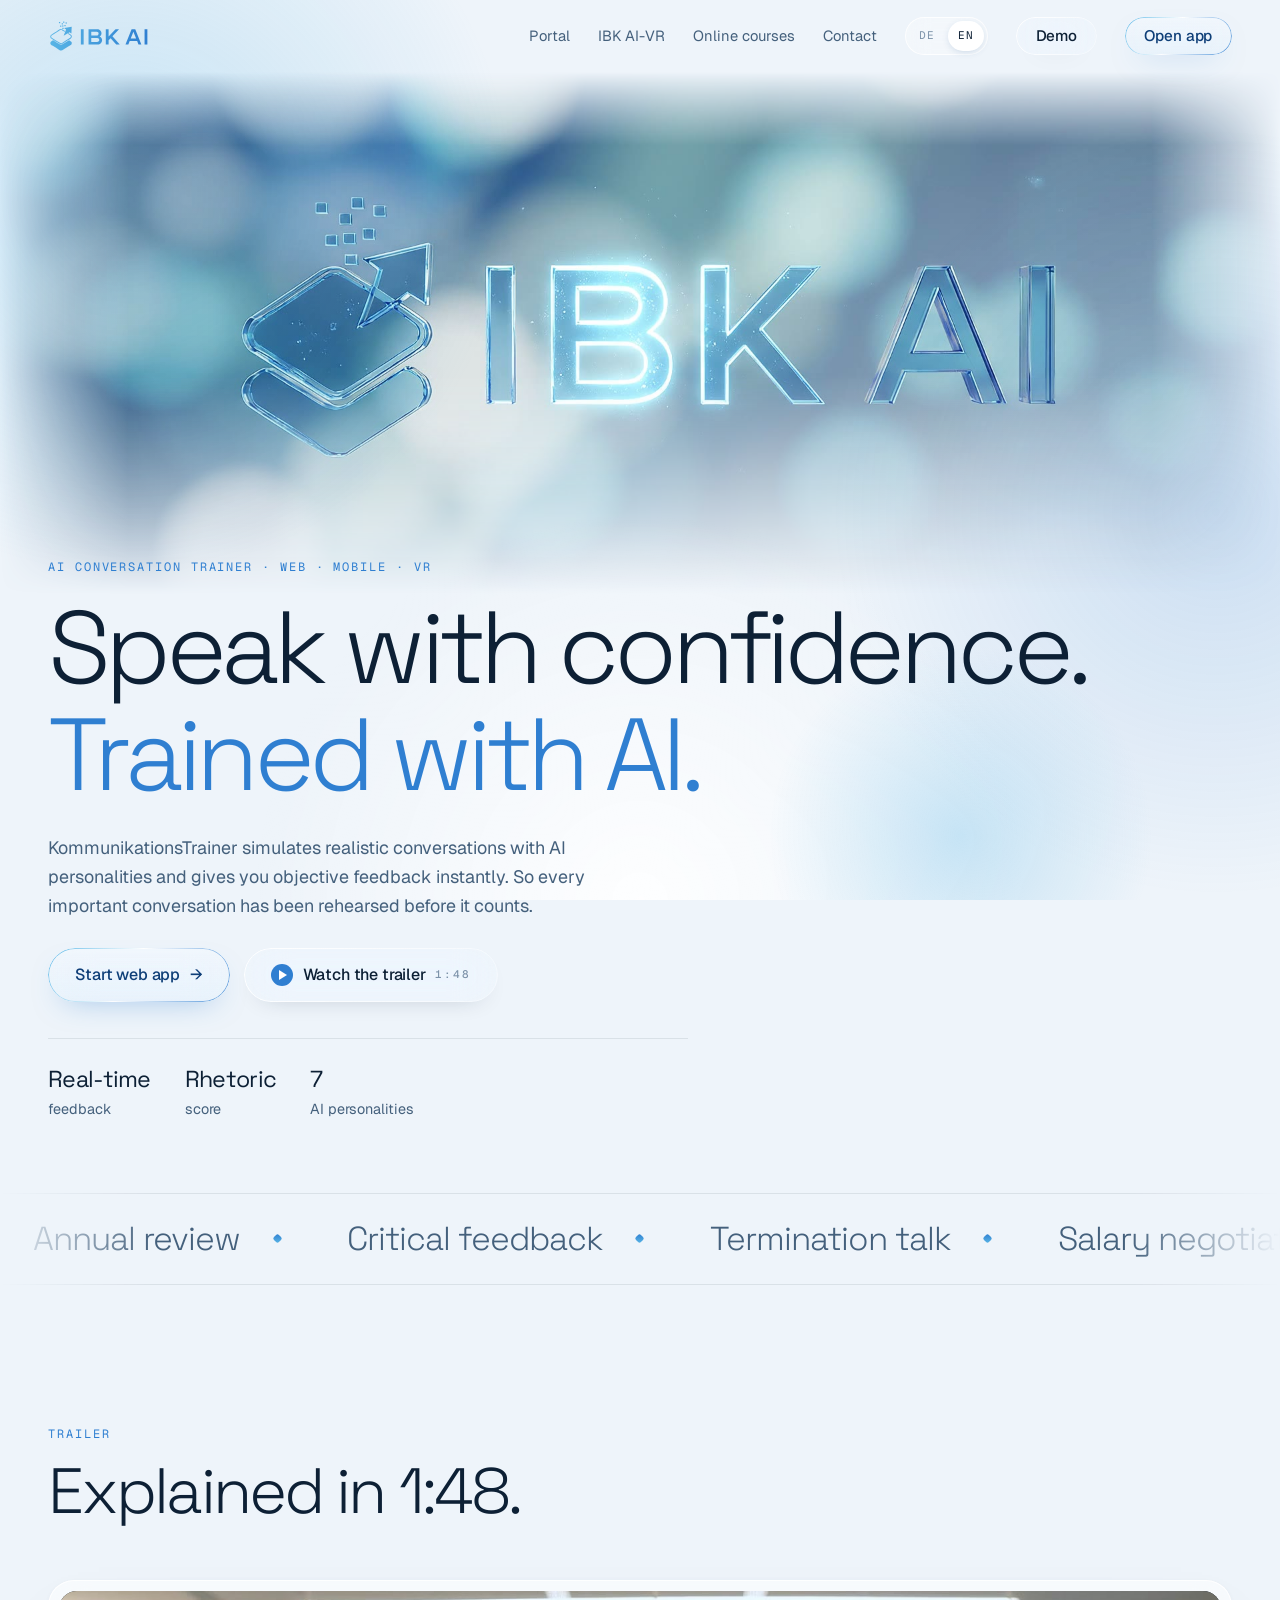
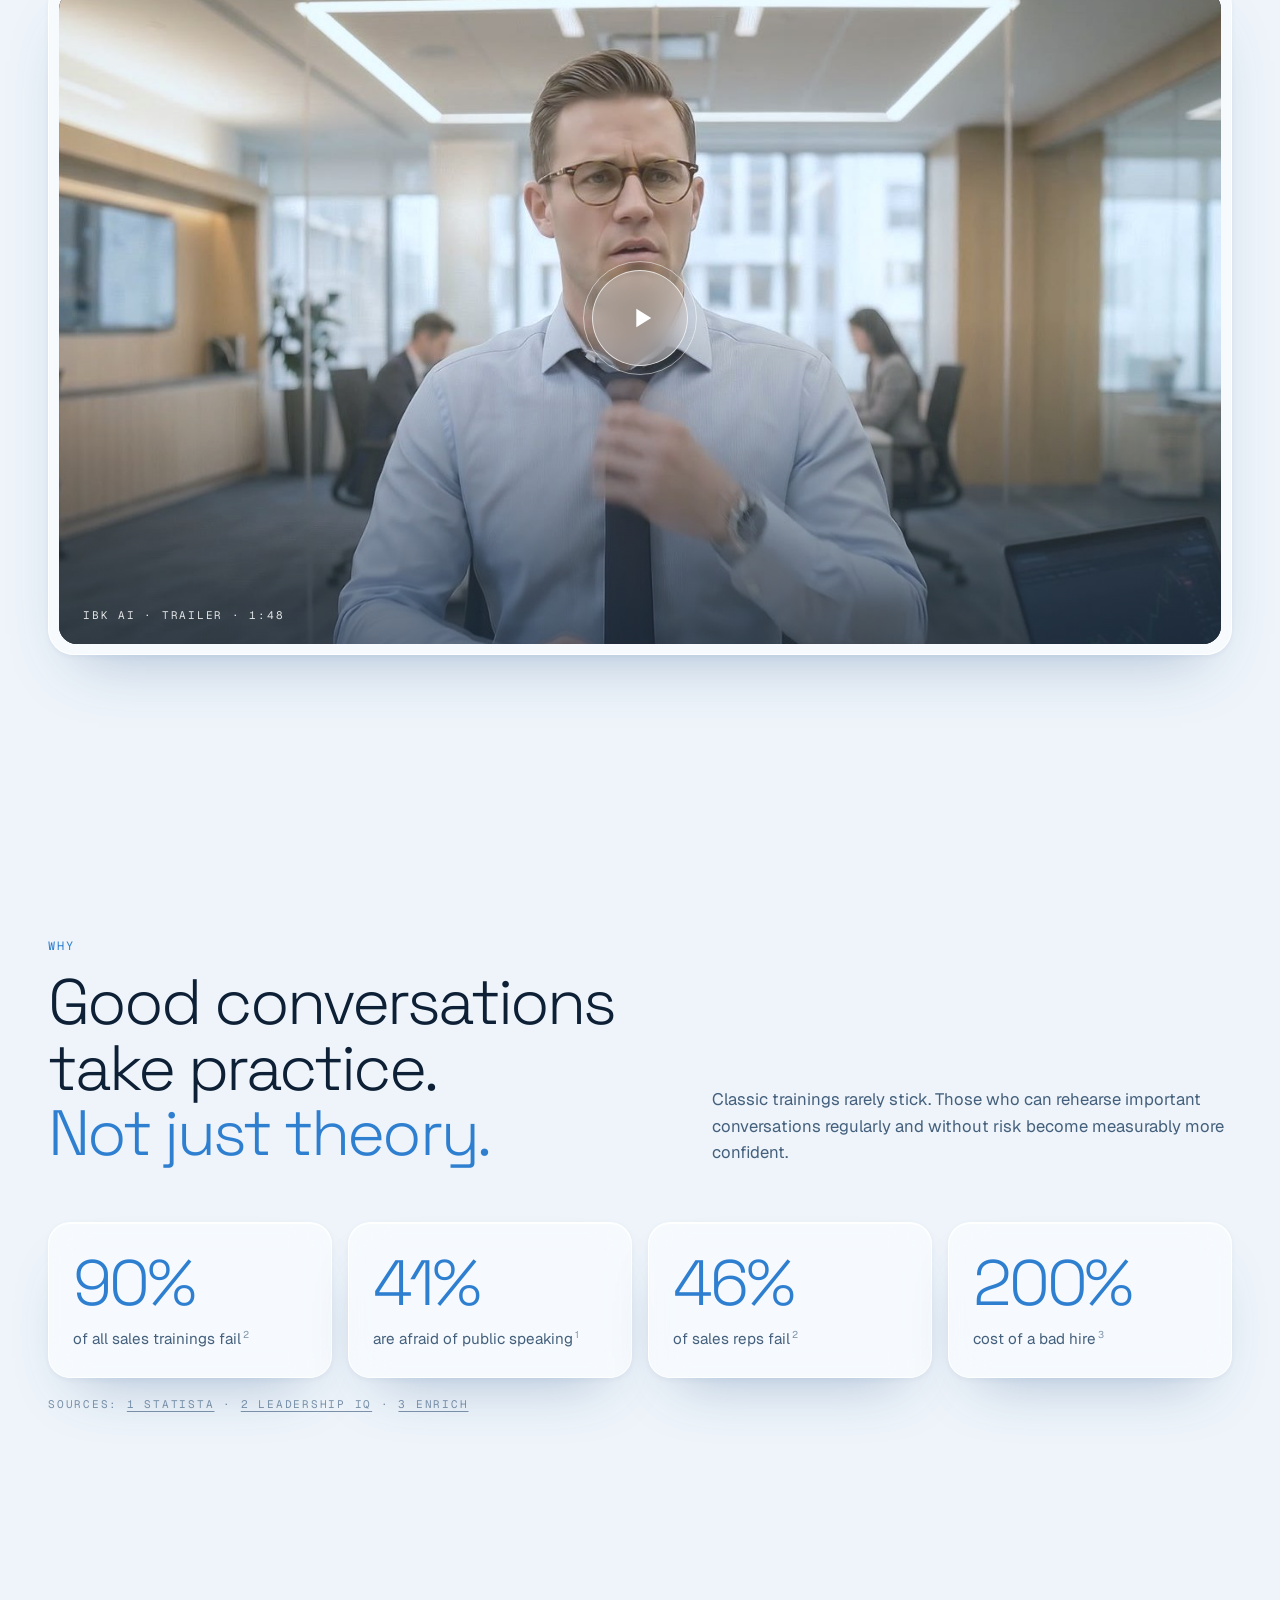
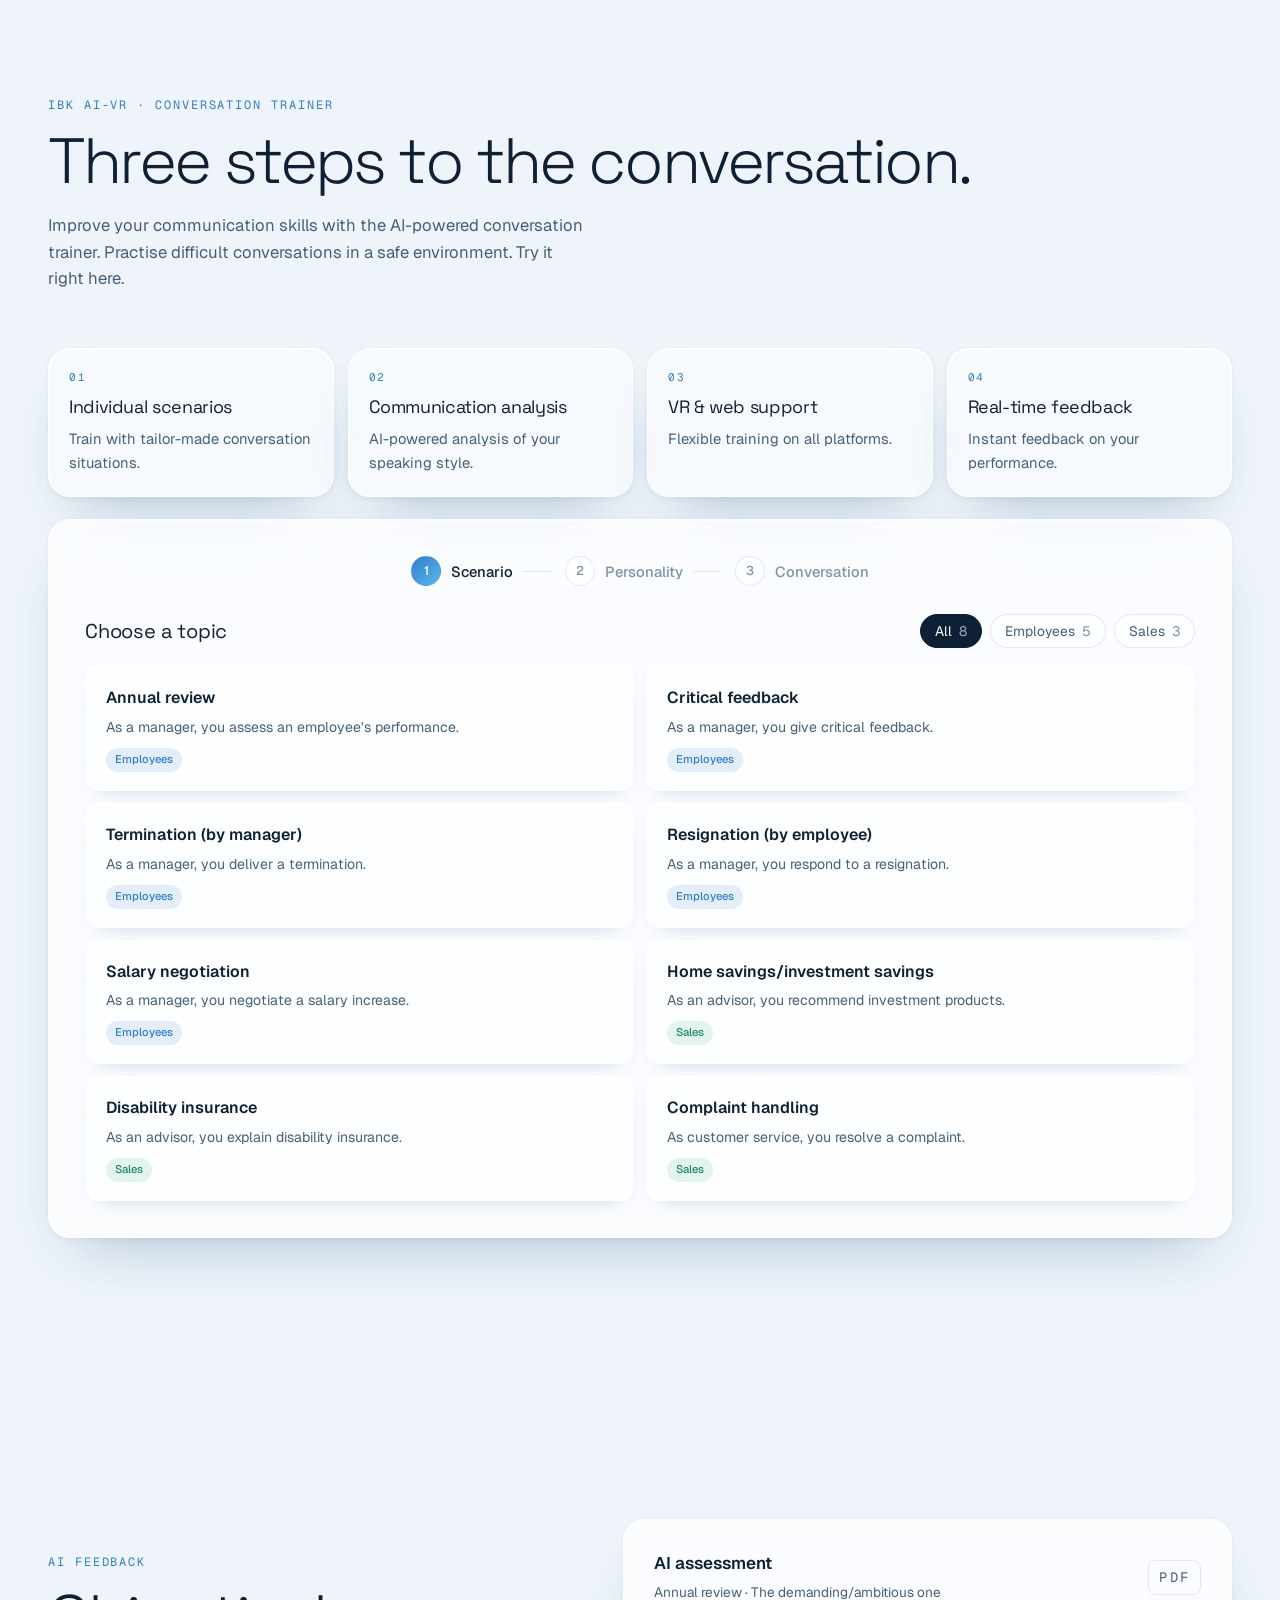
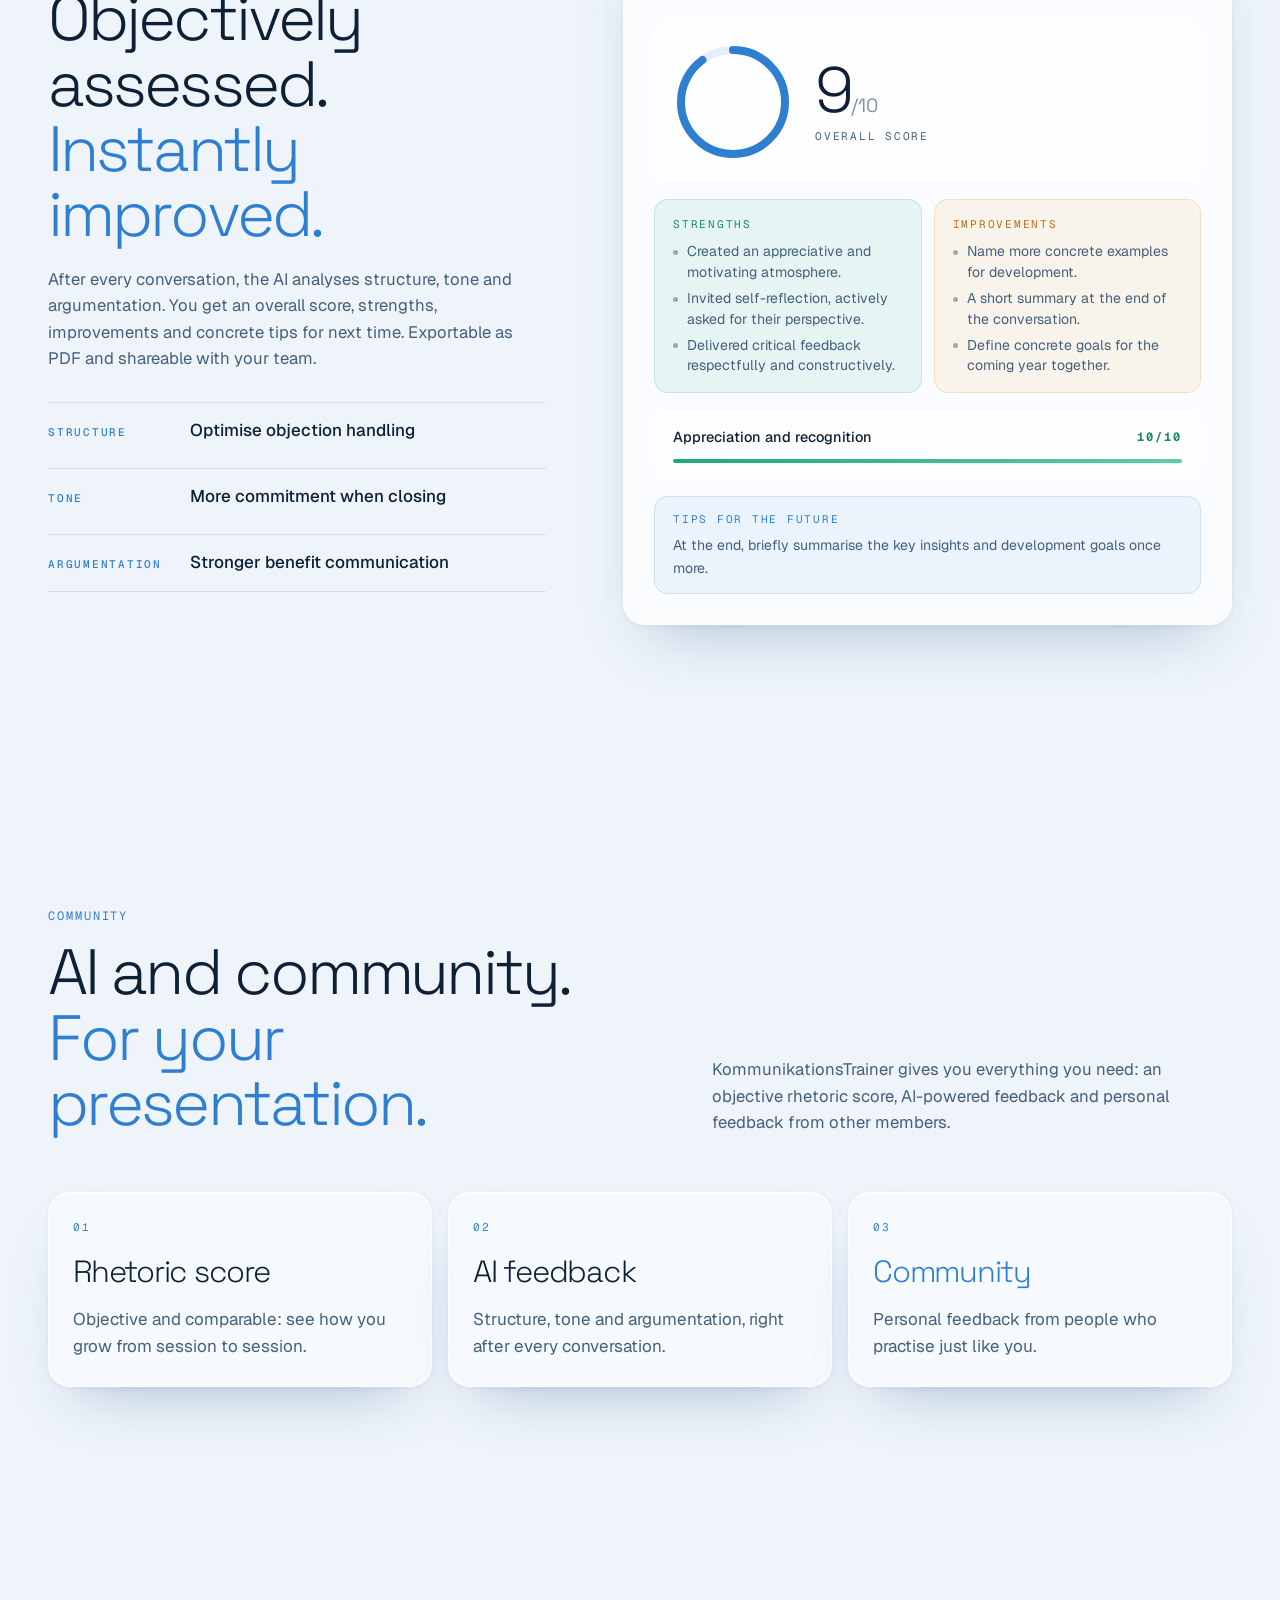
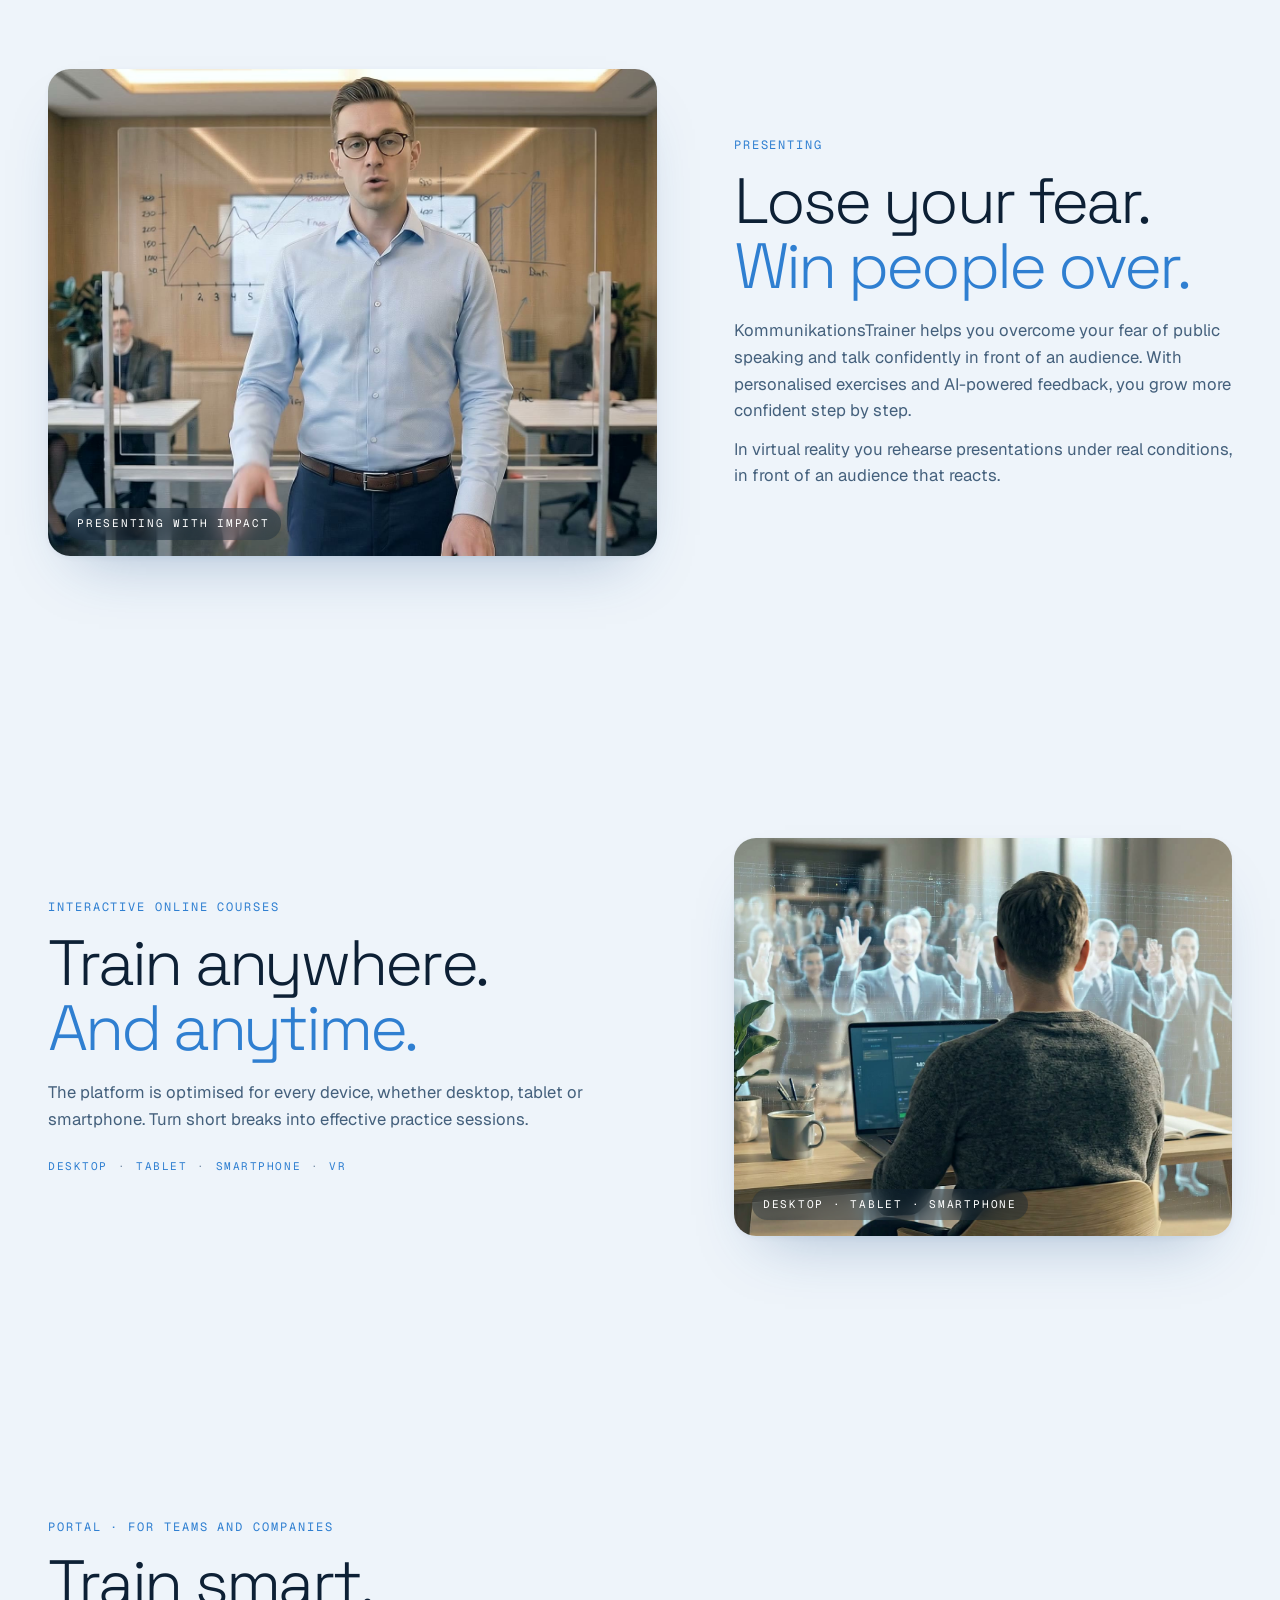
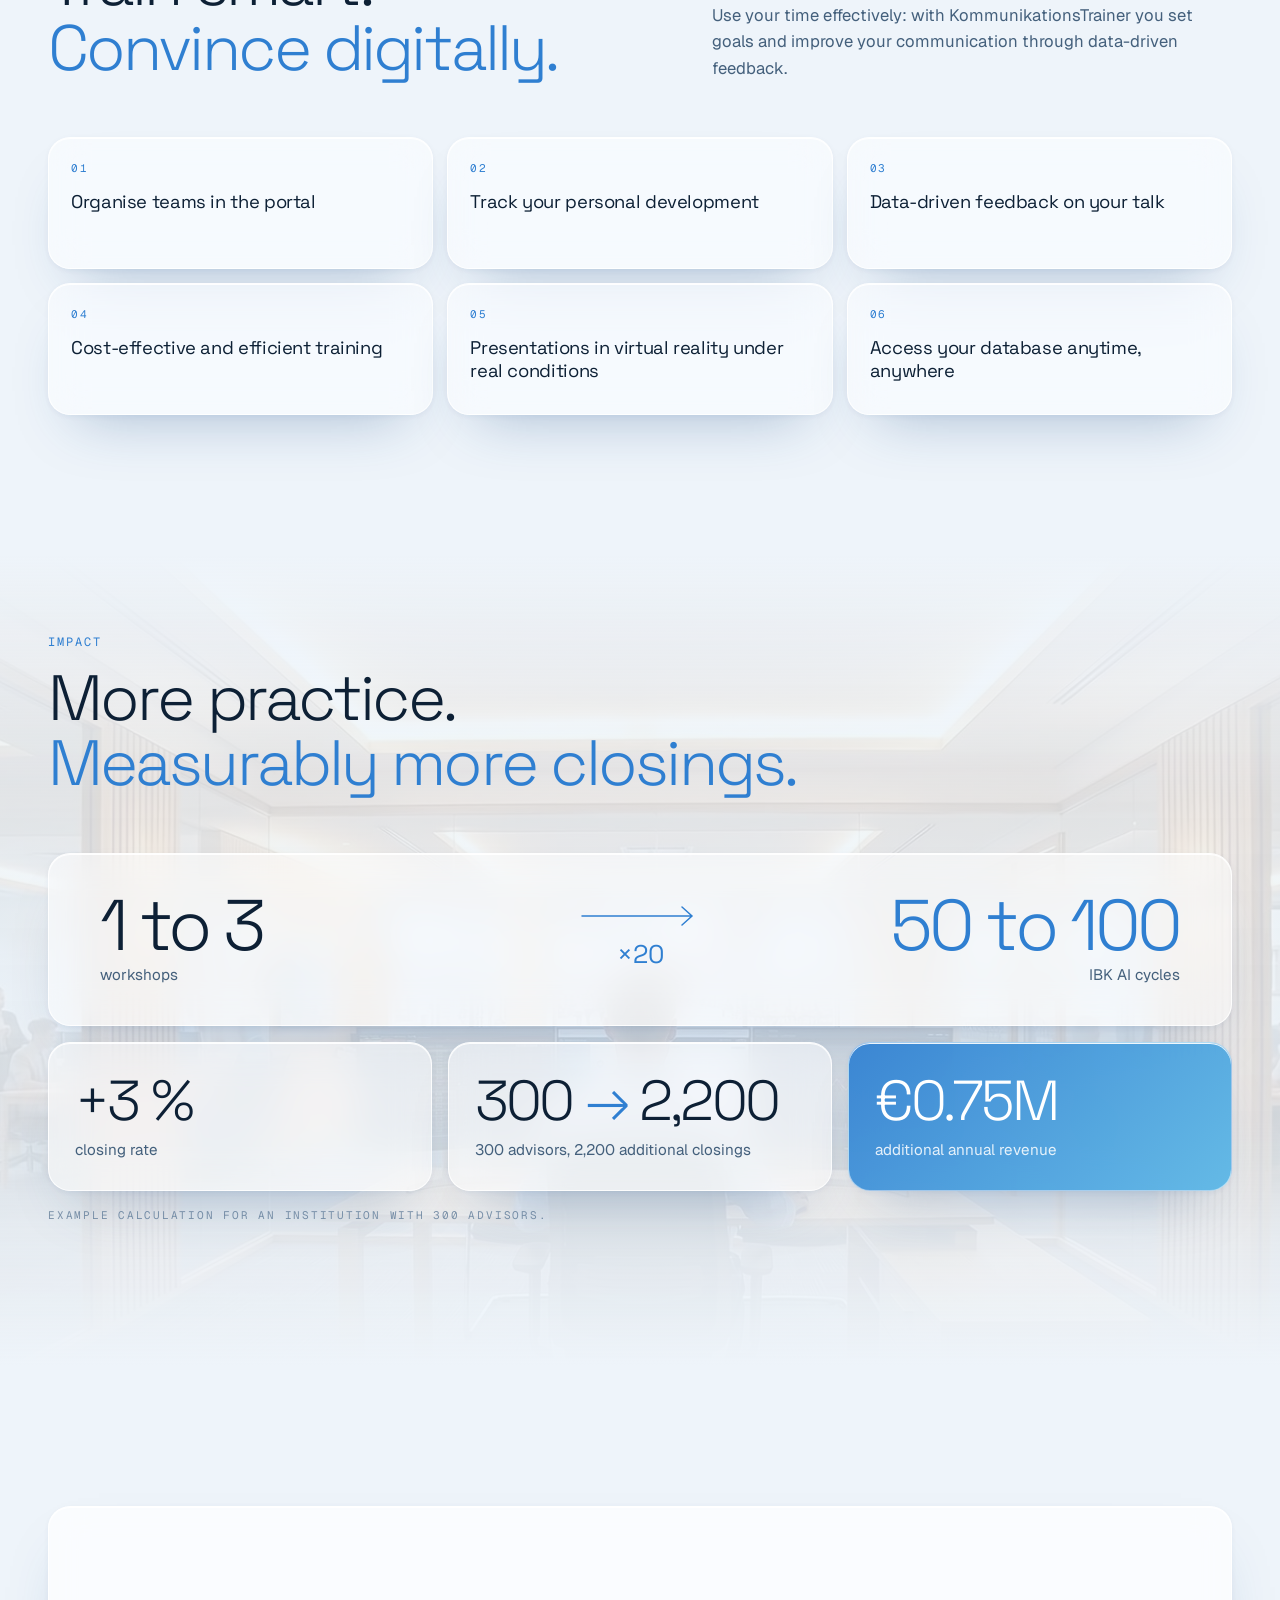
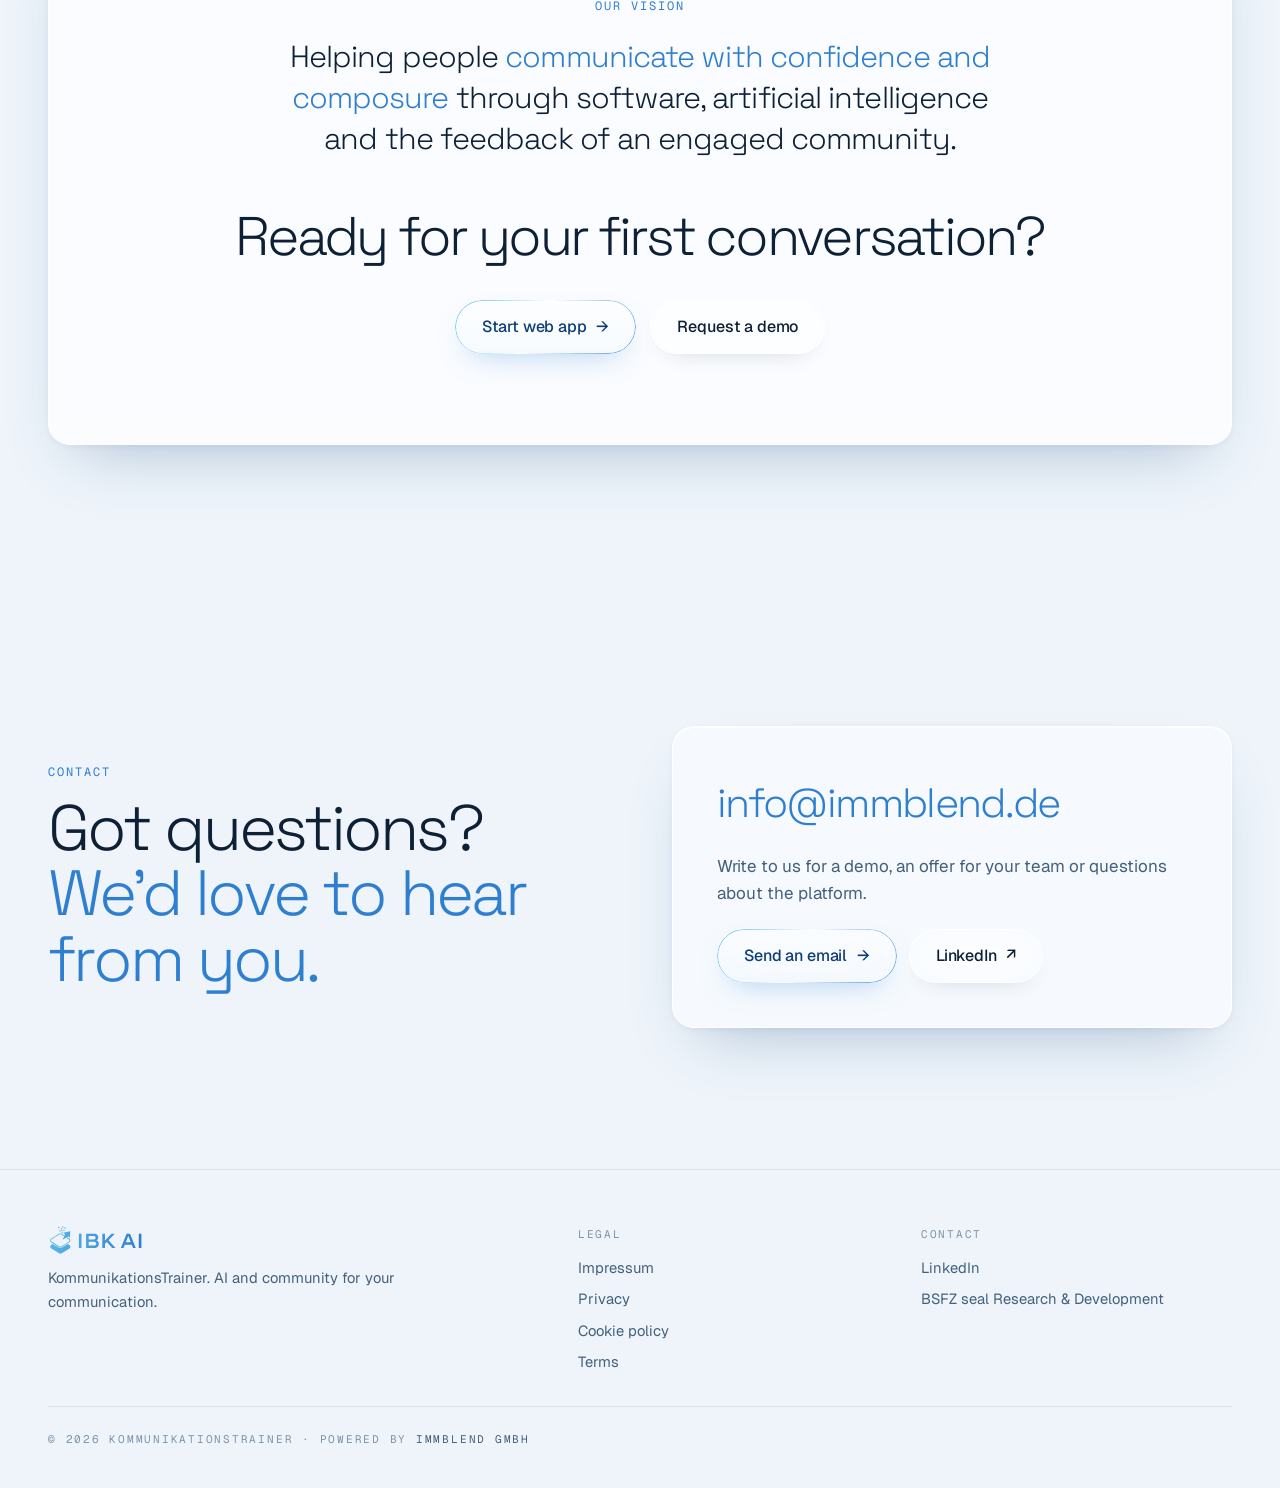
==== commit 1e5fb1e6: "Móvil: IBK AI-VR compacto (lista + filas), pie de foto sin Training-to-go, vídeos en Online-Kurse y " ====
--- a/en/index.html
+++ b/en/index.html
@@ -18,7 +18,7 @@
   <link rel="preconnect" href="https://fonts.googleapis.com">
   <link rel="preconnect" href="https://fonts.gstatic.com" crossorigin>
   <link href="https://fonts.googleapis.com/css2?family=Space+Grotesk:wght@300;400;500&family=Geist:wght@300;400;500;600&family=Geist+Mono:wght@400;500&display=swap" rel="stylesheet">
-  <link rel="stylesheet" href="../assets/css/style.css?v=24">
+  <link rel="stylesheet" href="../assets/css/style.css?v=25">
   <script>document.documentElement.classList.add('js');</script>
   <script src="../assets/js/main.js?v=9" defer></script>
 </head>
@@ -304,7 +304,7 @@
     <section class="split split--reverse wrap" id="online-kurse" aria-labelledby="courses-title">
       <figure class="split__media reveal">
         <video class="split__video" data-section-video data-src-lg="../assets/video/training-900.mp4" data-src-sm="../assets/video/training-600.mp4" poster="../assets/img/training-poster.jpg" muted loop playsinline preload="none" width="1200" height="900" aria-label="Training on a laptop with a virtual audience"></video>
-        <figcaption class="mono">Training-to-go · Desktop · Tablet · Smartphone</figcaption>
+        <figcaption class="mono">Desktop · Tablet · Smartphone</figcaption>
       </figure>
       <div class="split__copy">
         <p class="eyebrow reveal">Interactive online courses</p>
--- a/assets/css/style.css
+++ b/assets/css/style.css
@@ -649,3 +649,21 @@
 .devices { gap: 0; }
 .devices li { padding: 0; border: 0; background: none; color: var(--blue); }
 .devices li + li::before { content: "·"; margin: 0 .9em; color: var(--ink-3); }
+
+/* ---------- IBK AI-VR en móvil: menos tarjetas, lectura clara ---------- */
+@media (max-width: 640px) {
+  /* las 4 ventajas: lista sencilla sin tarjetas ni números (no compiten con los pasos 1-2-3) */
+  .pillars { gap: 0; margin-bottom: 28px; border-top: 1px solid var(--hair); }
+  .pillars .pillar { background: none; border: 0; border-bottom: 1px solid var(--hair); border-radius: 0; box-shadow: none; -webkit-backdrop-filter: none; backdrop-filter: none; padding: 12px 0; gap: 2px; }
+  .pillars .pillar::before, .pillars .pillar .mono { display: none; }
+  .pillars .pillar b { font-size: 1rem; }
+  .pillars .pillar span:not(.mono) { font-size: .86rem; }
+  /* opciones de la demo: filas compactas (título + etiqueta), sin descripción */
+  .options { gap: 8px; }
+  .option { padding: 12px 14px; display: flex; align-items: center; gap: 10px; }
+  .option b { flex: 1; font-size: .95rem; }
+  .option span { display: none; }
+  .option .tag { margin-top: 0; flex: none; }
+  .option--persona .glyph { width: 30px; height: 30px; border-radius: 9px; margin: 0; font-size: .9rem; flex: none; }
+  .option:hover { transform: none; }
+}
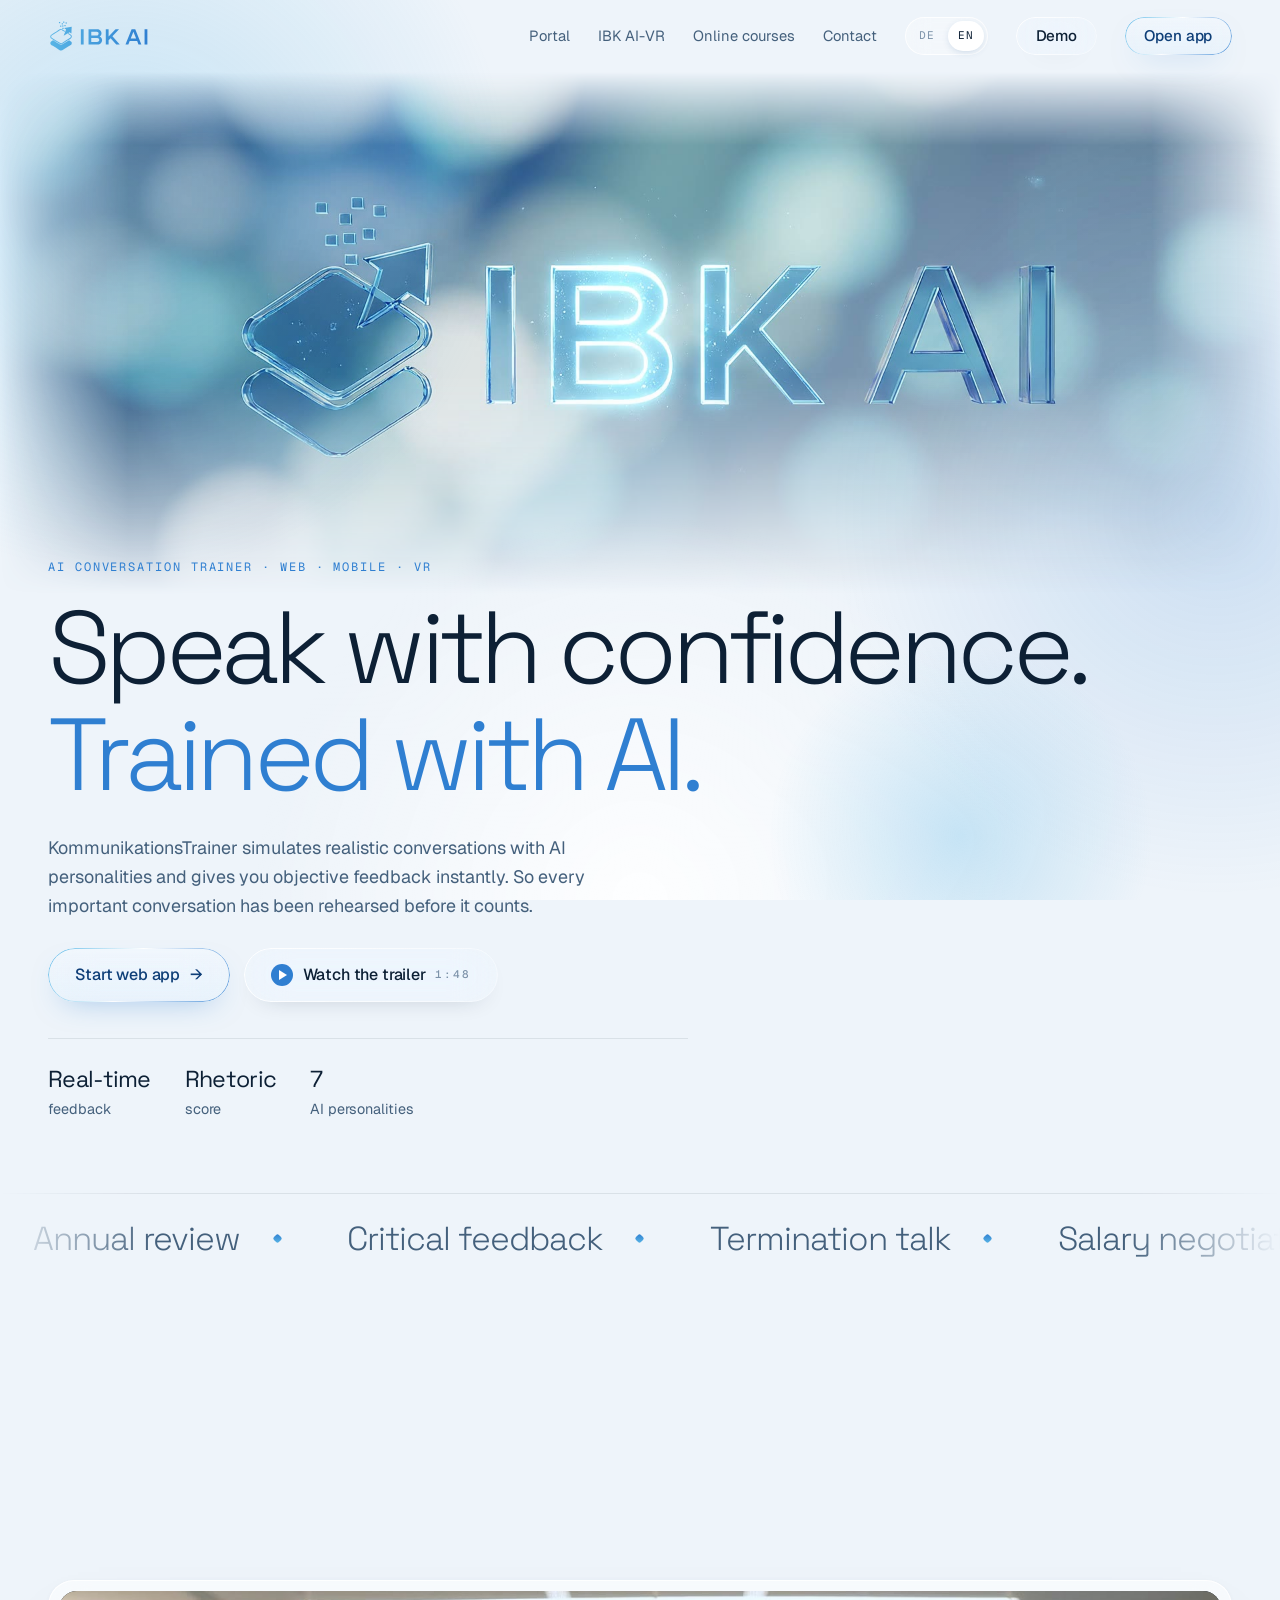
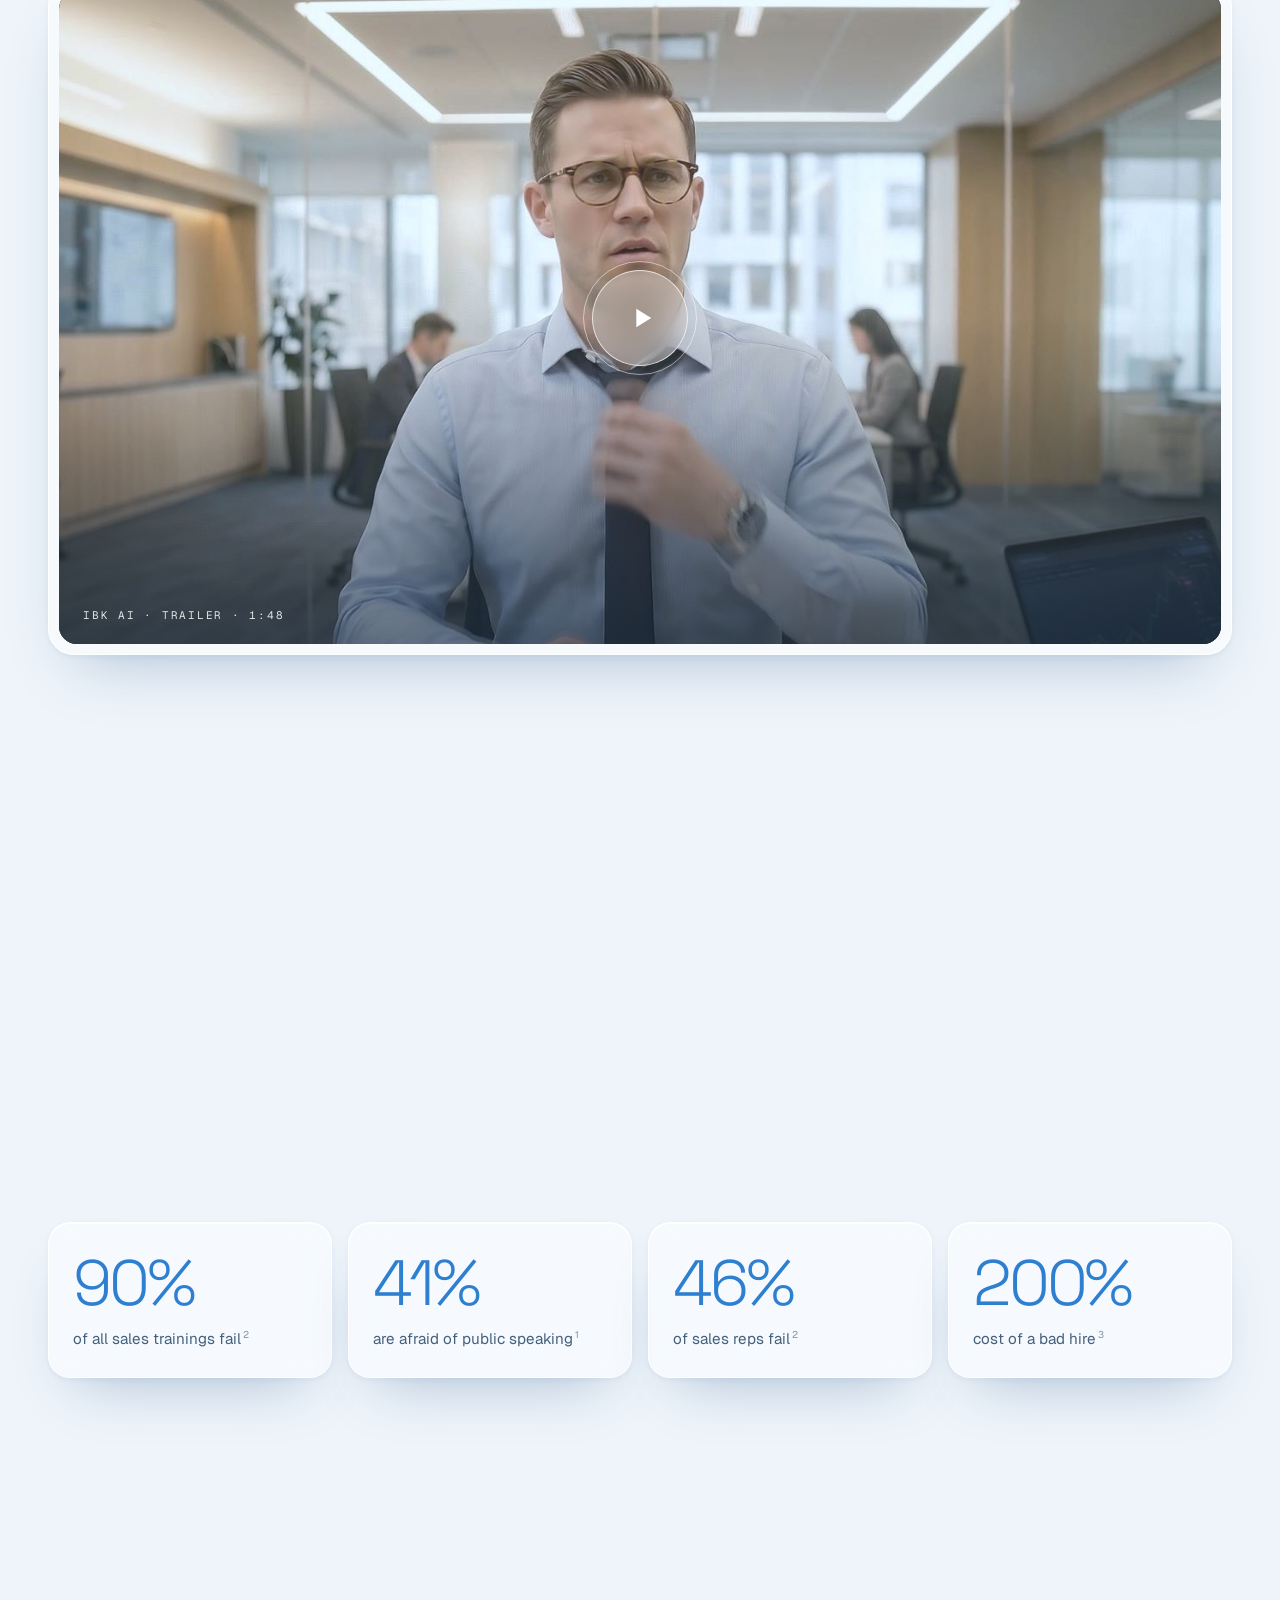
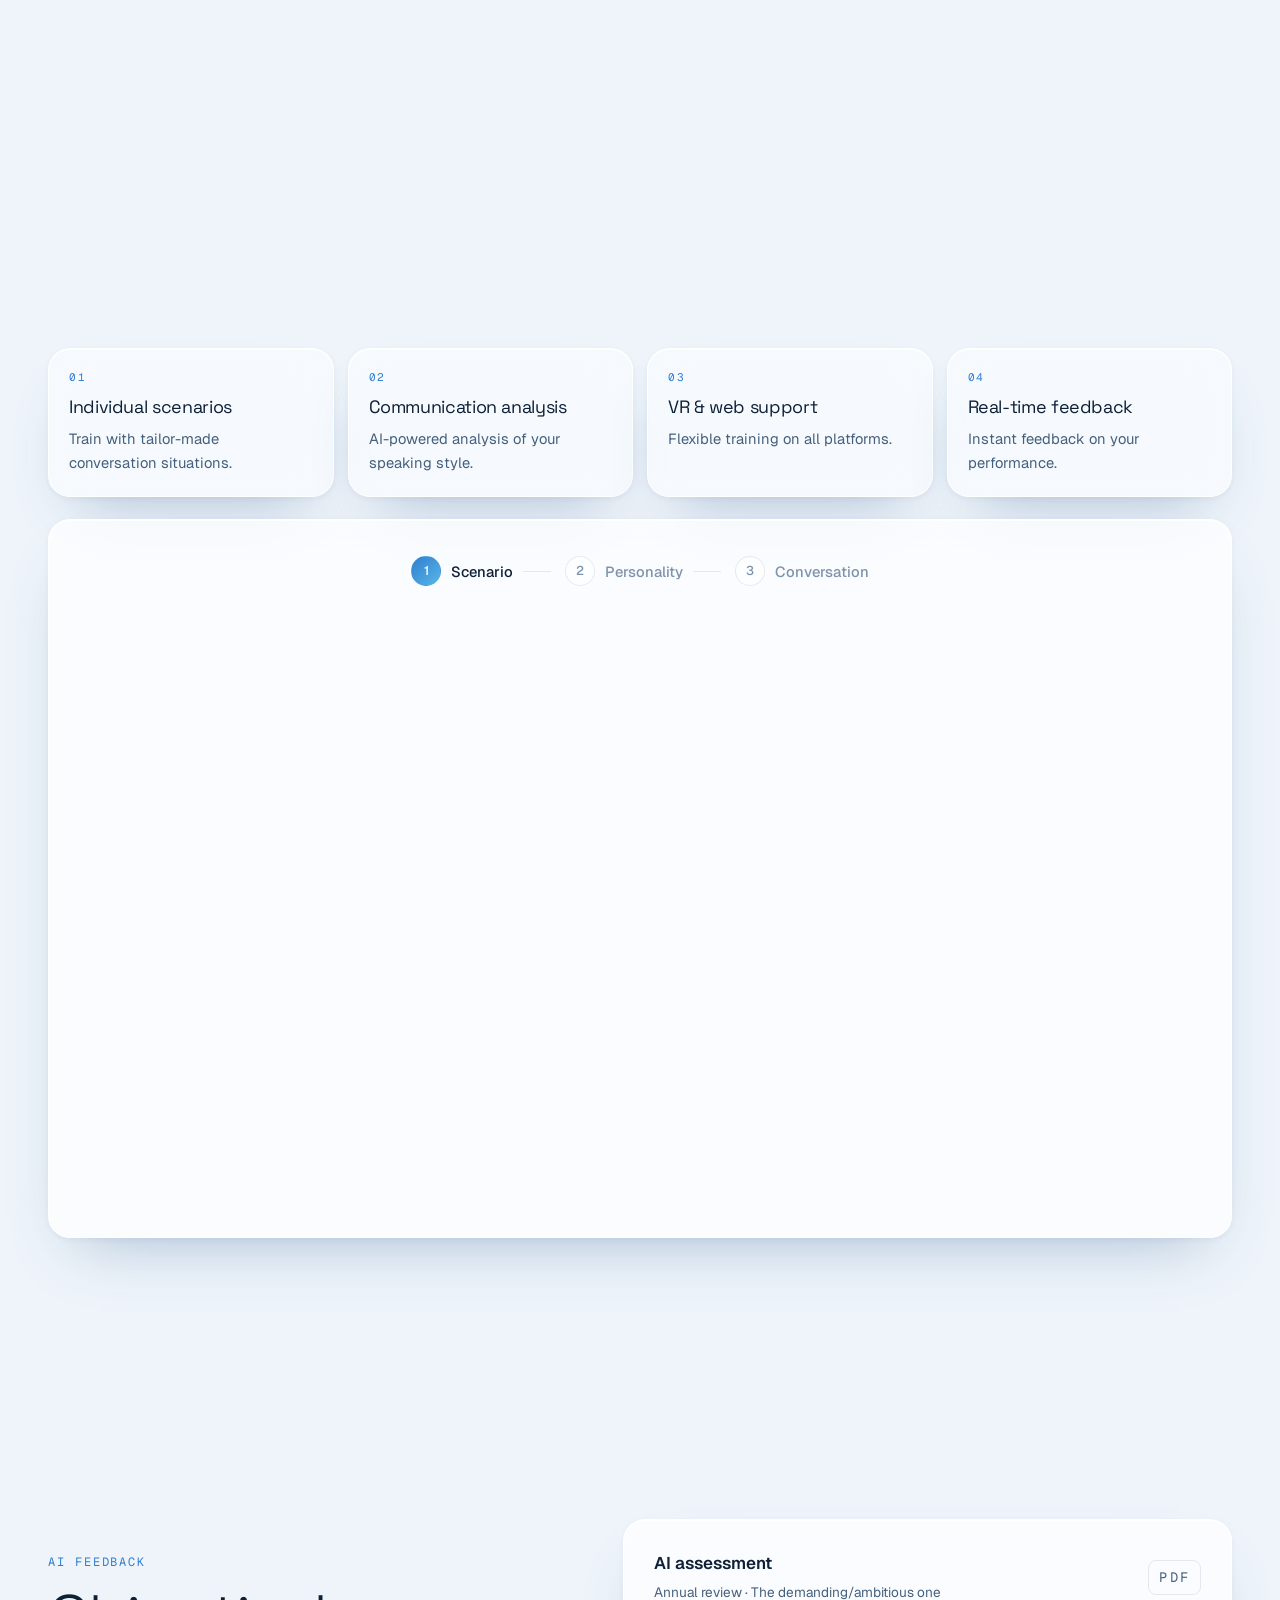
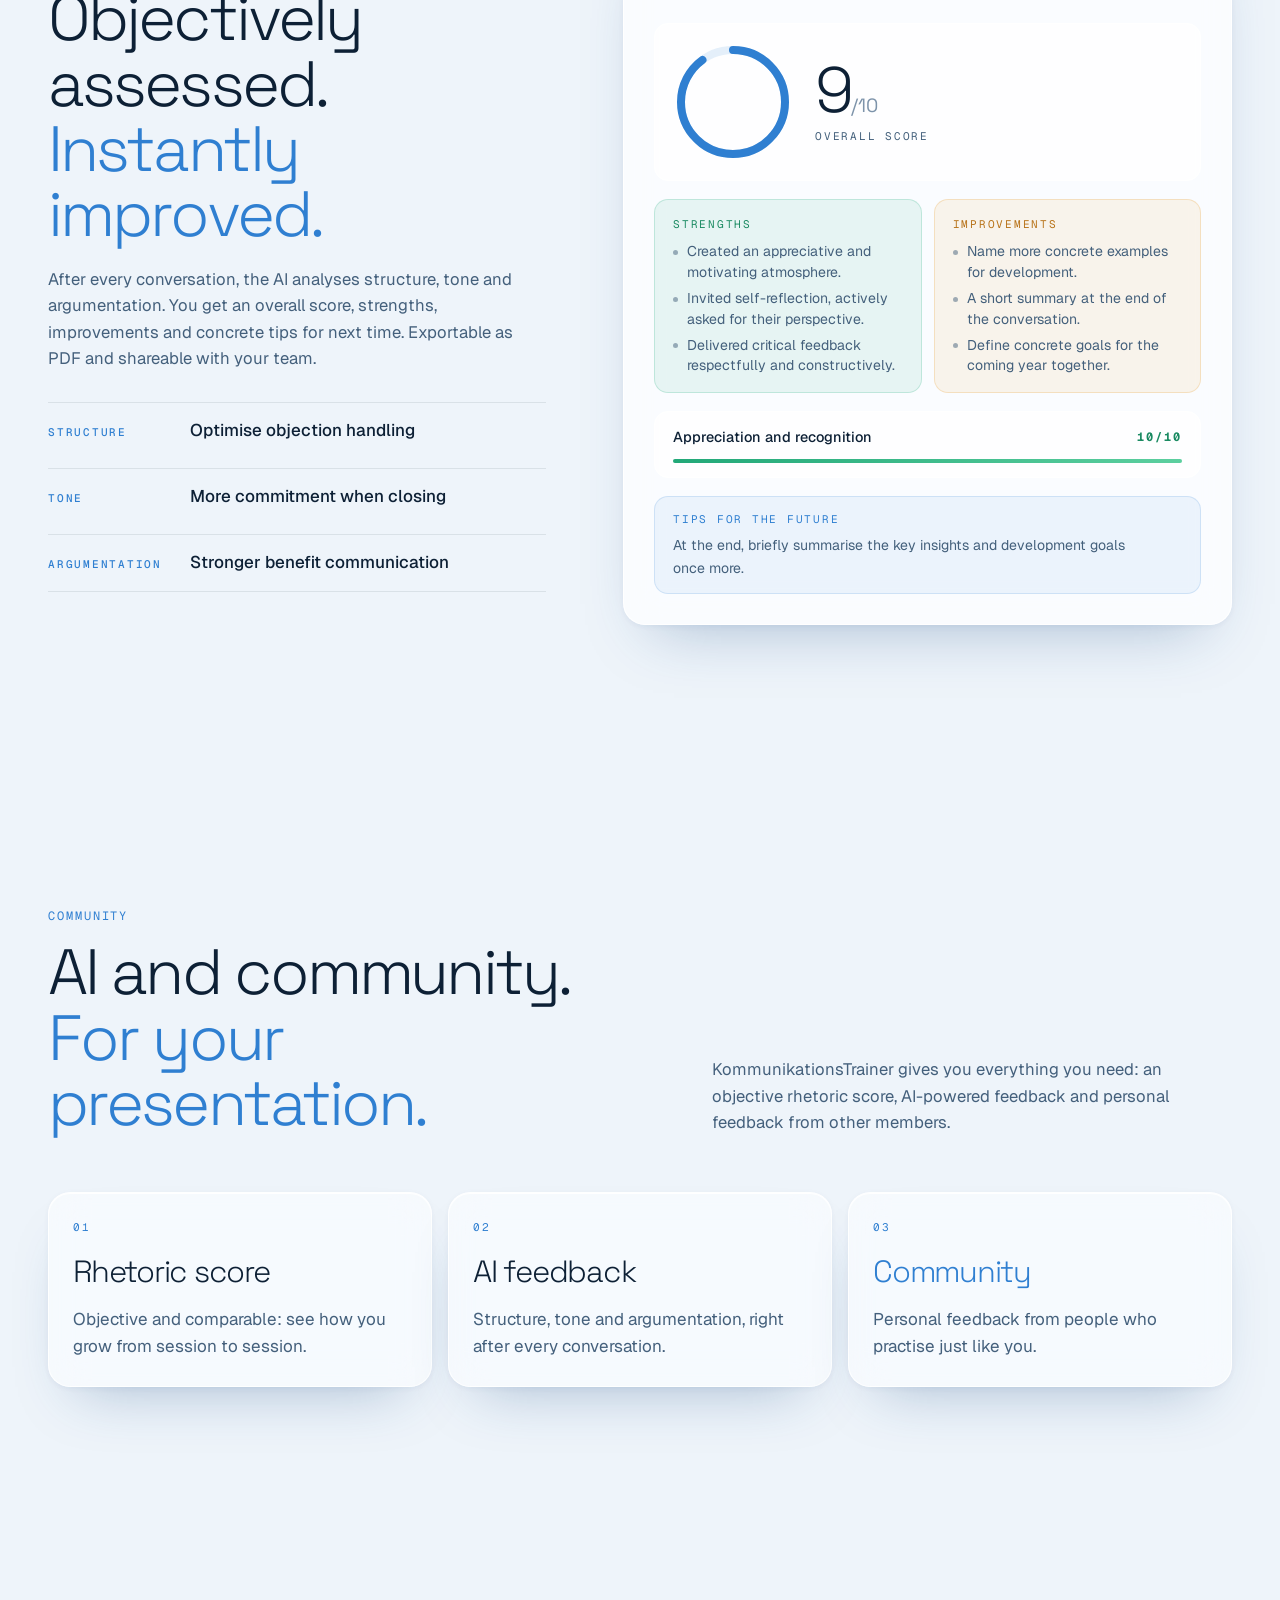
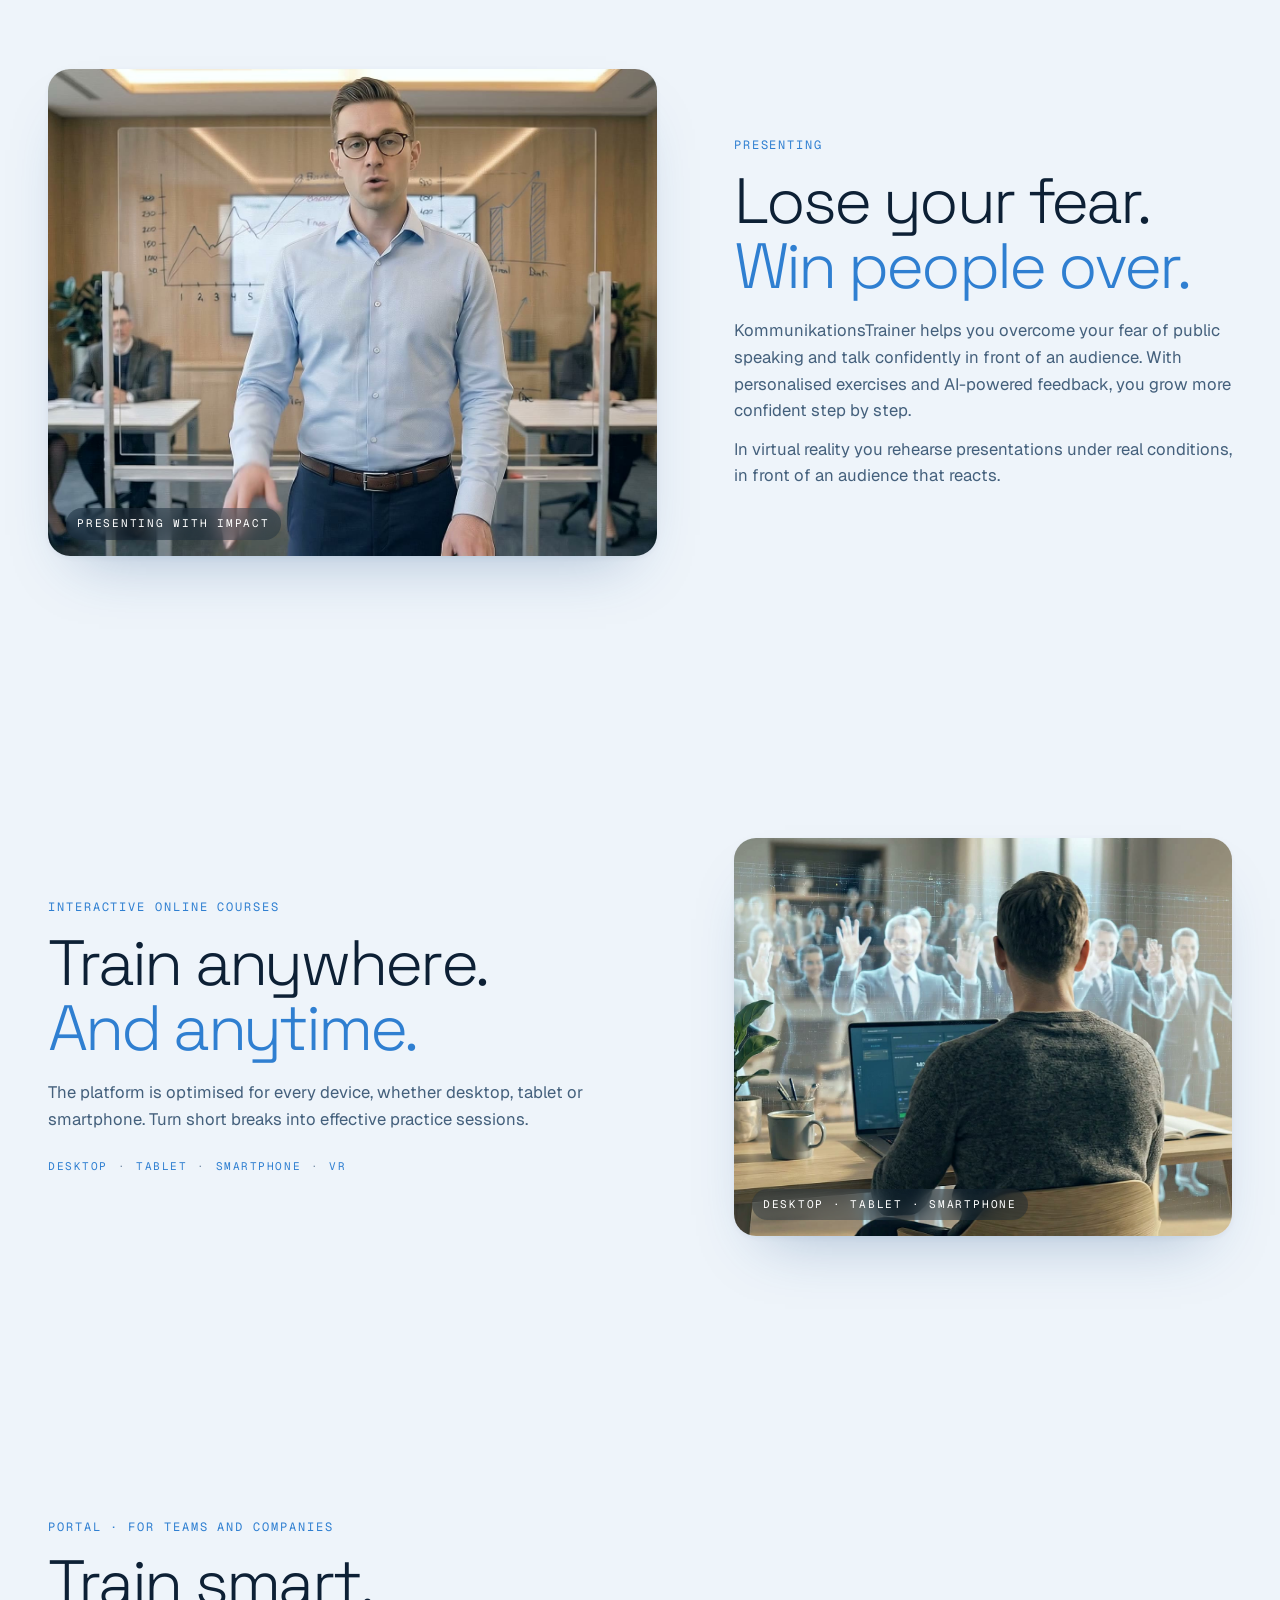
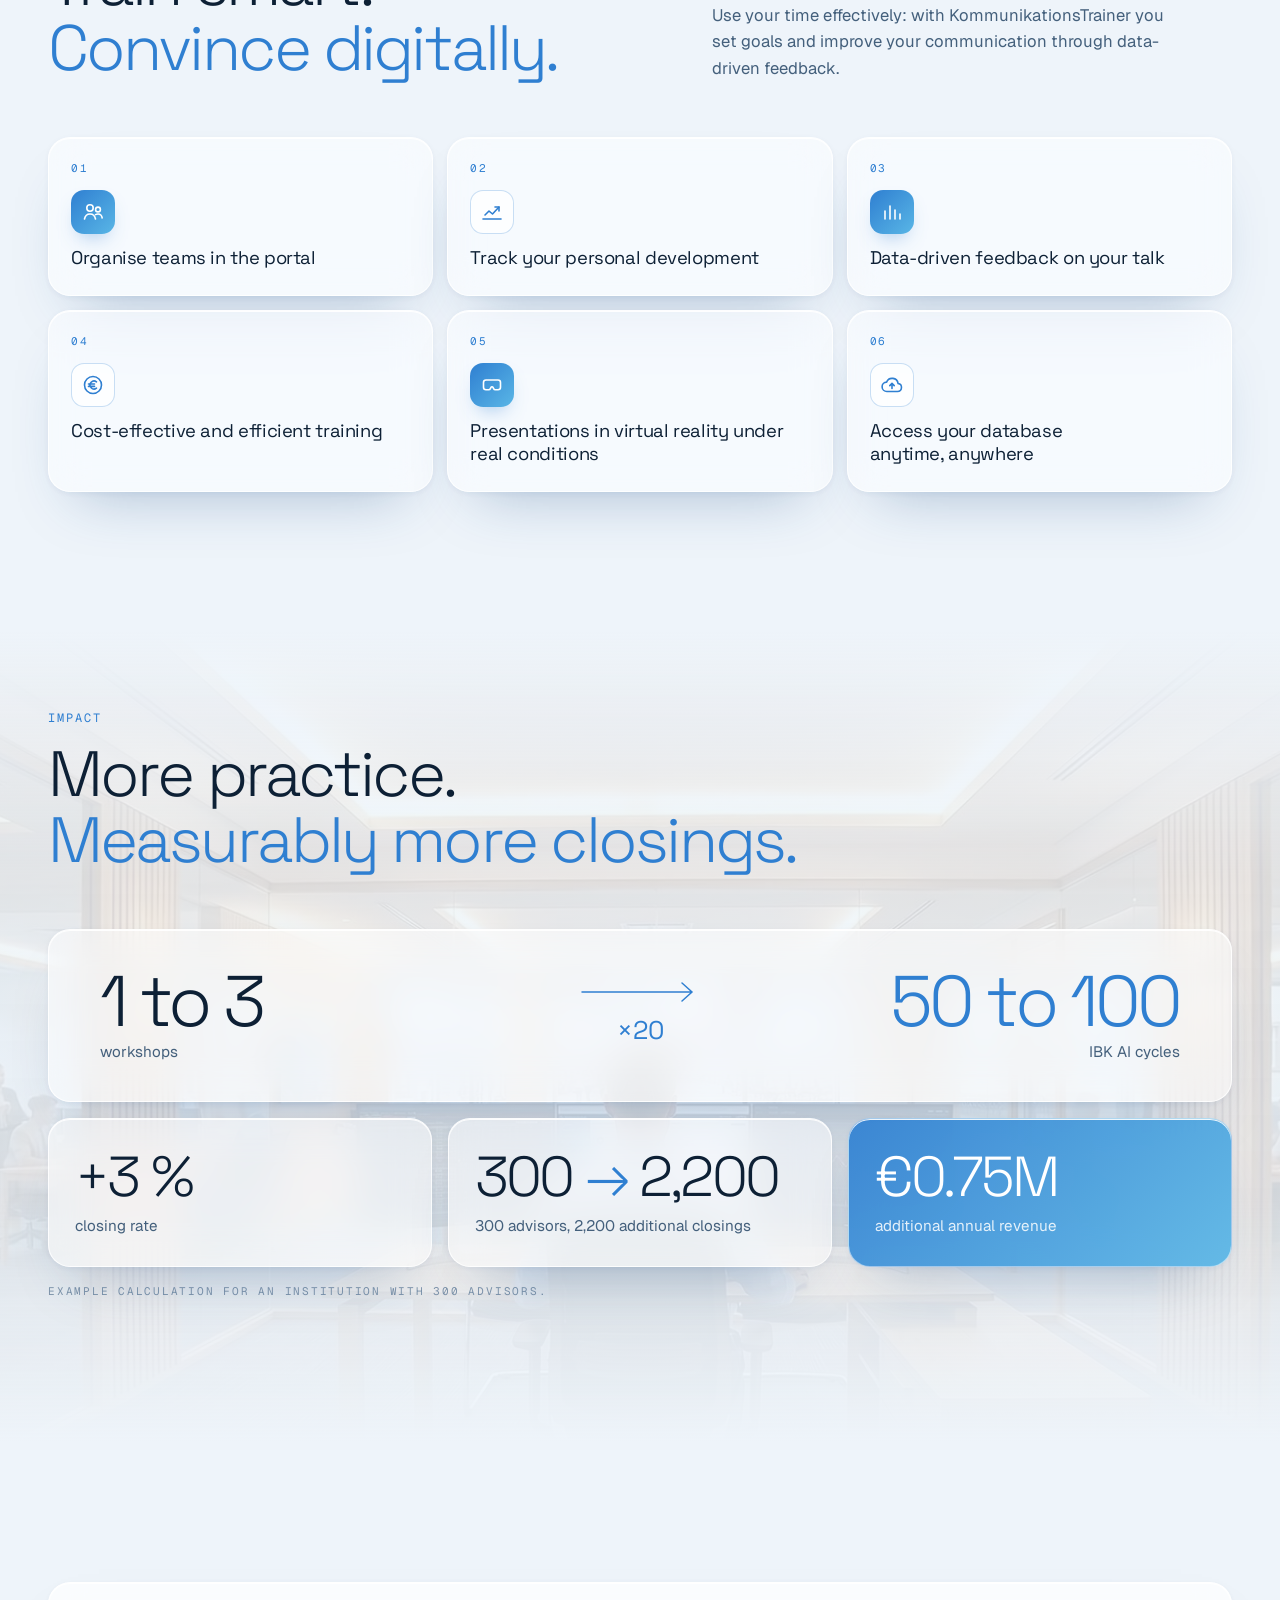
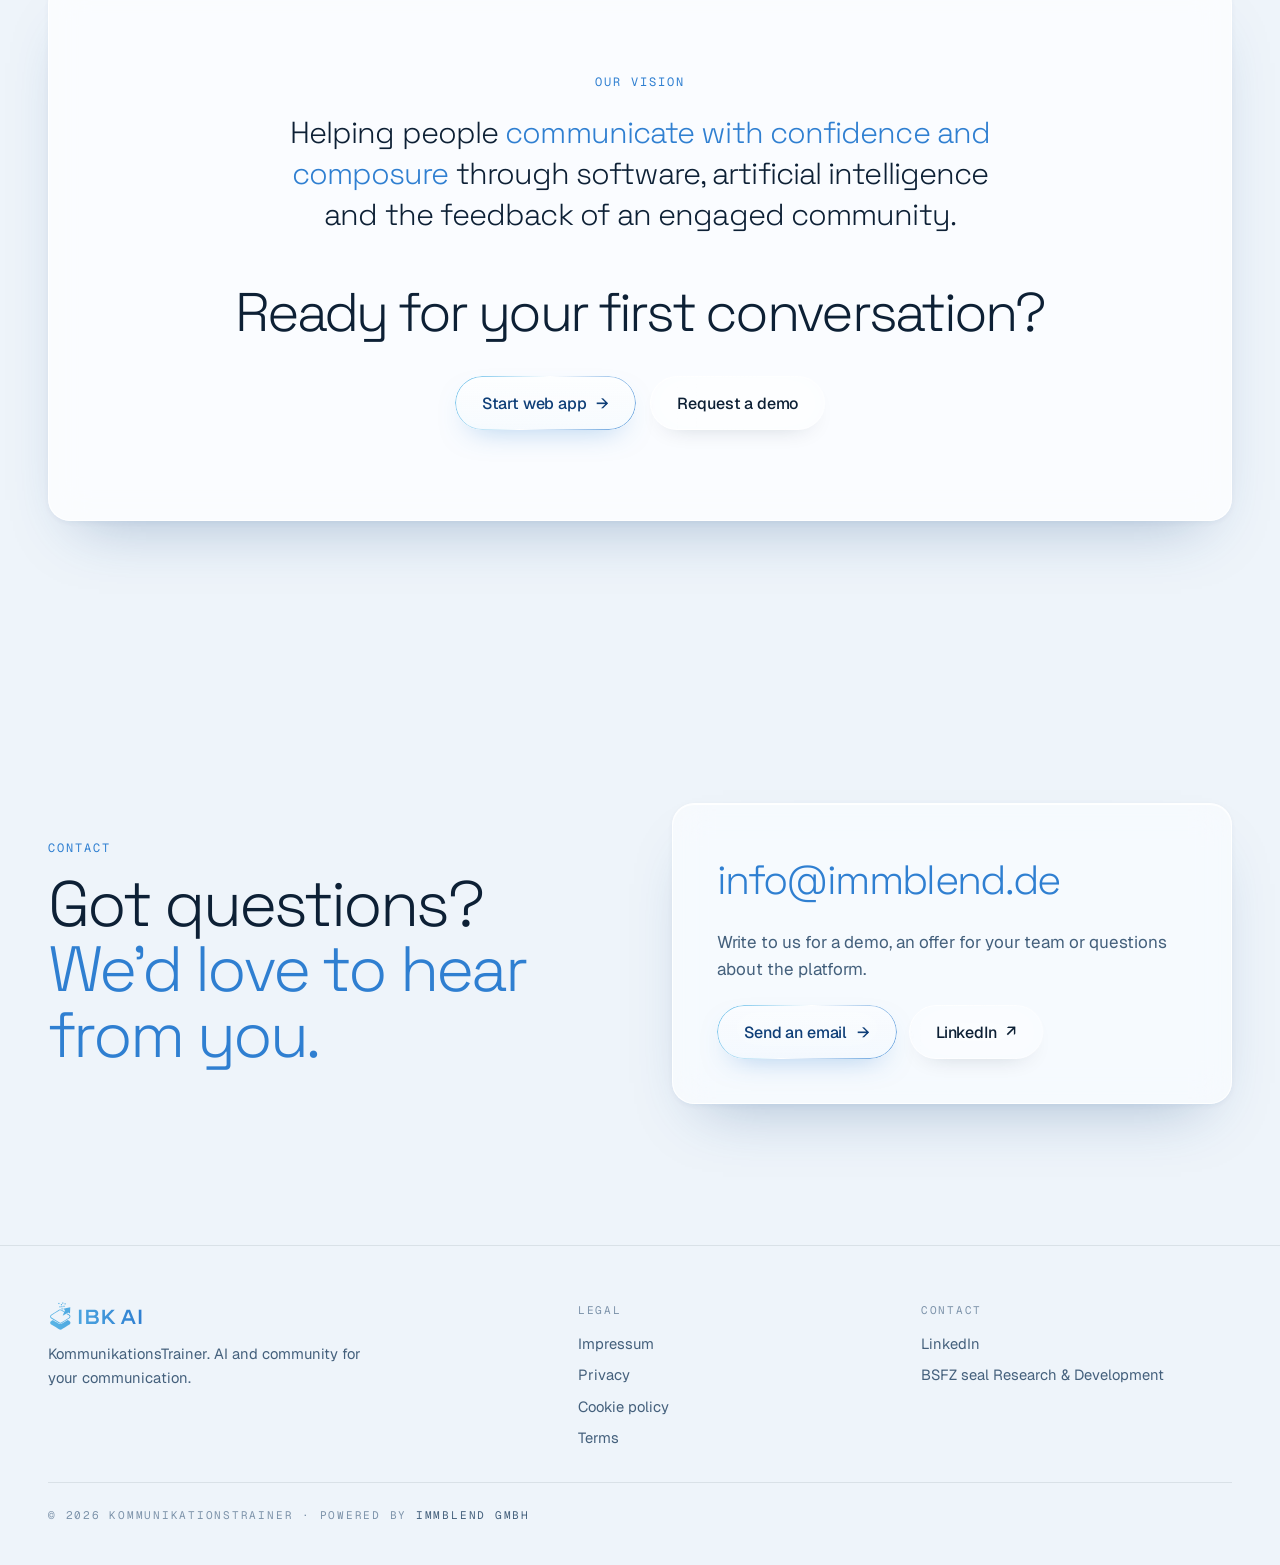
==== commit ec446c81: "Móvil: pie y eyebrow sin cortes raros, Portal con iconos y carrusel, espaciado entre secciones Co-Au" ====
--- a/en/index.html
+++ b/en/index.html
@@ -18,7 +18,7 @@
   <link rel="preconnect" href="https://fonts.googleapis.com">
   <link rel="preconnect" href="https://fonts.gstatic.com" crossorigin>
   <link href="https://fonts.googleapis.com/css2?family=Space+Grotesk:wght@300;400;500&family=Geist:wght@300;400;500;600&family=Geist+Mono:wght@400;500&display=swap" rel="stylesheet">
-  <link rel="stylesheet" href="../assets/css/style.css?v=25">
+  <link rel="stylesheet" href="../assets/css/style.css?v=32">
   <script>document.documentElement.classList.add('js');</script>
   <script src="../assets/js/main.js?v=9" defer></script>
 </head>
@@ -77,7 +77,7 @@
       </div>
       <div class="hero__fade" aria-hidden="true"></div>
       <div class="hero__content wrap">
-        <p class="eyebrow reveal" style="--d:.1s">AI conversation trainer · Web · Mobile · VR</p>
+        <p class="eyebrow dotline reveal" style="--d:.1s"><span>AI conversation trainer</span><span class="dotline__sep" aria-hidden="true"> · </span><span>Web · Mobile · VR</span></p>
         <h1 class="hero__title">
           <span class="line reveal" style="--d:.2s">Speak with confidence.</span>
           <span class="line reveal" style="--d:.32s"><em>Trained with AI.</em></span>
@@ -137,8 +137,8 @@
         <div class="stat glass reveal" style="--d:.24s"><dt><span class="count" data-count="200">200</span>%</dt><dd>cost of a bad hire<sup>3</sup></dd></div>
       </dl>
       <p class="sources mono">
-        Sources: <a href="https://de.statista.com/statistik/daten/studie/258499/umfrage/die-haeufigsten-aengste-der-menschen/" target="_blank" rel="noopener">1 Statista</a> ·
-        <a href="https://www.leadershipiq.com/blogs/leadershipiq/35354241-why-new-hires-fail-emotional-intelligence-vs-skills" target="_blank" rel="noopener">2 Leadership IQ</a> ·
+        Sources: <a href="https://de.statista.com/statistik/daten/studie/258499/umfrage/die-haeufigsten-aengste-der-menschen/" target="_blank" rel="noopener">1 Statista</a>&nbsp;·
+        <a href="https://www.leadershipiq.com/blogs/leadershipiq/35354241-why-new-hires-fail-emotional-intelligence-vs-skills" target="_blank" rel="noopener">2 Leadership IQ</a>&nbsp;·
         <a href="https://www.enrich.org/blog/The-true-cost-of-employee-turnover-financial-wellness-enrich" target="_blank" rel="noopener">3 Enrich</a>
       </p>
     </section>
@@ -326,12 +326,12 @@
         <p class="lead reveal" style="--d:.2s">Use your time effectively: with KommunikationsTrainer you set goals and improve your communication through data-driven feedback.</p>
       </div>
       <ul class="portal__grid">
-        <li class="glass reveal"><span class="mono">01</span><b>Organise teams in the portal</b></li>
-        <li class="glass reveal" style="--d:.05s"><span class="mono">02</span><b>Track your personal development</b></li>
-        <li class="glass reveal" style="--d:.1s"><span class="mono">03</span><b>Data-driven feedback on your talk</b></li>
-        <li class="glass reveal" style="--d:.15s"><span class="mono">04</span><b>Cost-effective and efficient training</b></li>
-        <li class="glass reveal" style="--d:.2s"><span class="mono">05</span><b>Presentations in virtual reality under real conditions</b></li>
-        <li class="glass reveal" style="--d:.25s"><span class="mono">06</span><b>Access your database anytime, anywhere</b></li>
+        <li class="glass reveal"><span class="mono">01</span><svg class="pg-ico" viewBox="0 0 24 24" aria-hidden="true"><circle cx="9" cy="8" r="3.2"/><circle cx="17" cy="9.5" r="2.4"/><path d="M3.5 19c.6-3.2 2.8-5 5.5-5s4.9 1.8 5.5 5M14.5 14.6c.8-.4 1.6-.6 2.5-.6 2.2 0 3.8 1.5 4.2 4"/></svg><b>Organise teams in the portal</b></li>
+        <li class="glass reveal" style="--d:.05s"><span class="mono">02</span><svg class="pg-ico" viewBox="0 0 24 24" aria-hidden="true"><path d="M3 19h18"/><path d="M5 15l4-4 3.5 3L19 7"/><path d="M15 7h4v4"/></svg><b>Track your personal development</b></li>
+        <li class="glass reveal" style="--d:.1s"><span class="mono">03</span><svg class="pg-ico" viewBox="0 0 24 24" aria-hidden="true"><path d="M5 19V11M10 19V6M15 19v-9M20 19v-5"/></svg><b>Data-driven feedback on your talk</b></li>
+        <li class="glass reveal" style="--d:.15s"><span class="mono">04</span><svg class="pg-ico" viewBox="0 0 24 24" aria-hidden="true"><circle cx="12" cy="12" r="8.5"/><path d="M15.5 8.8a4 4 0 1 0 0 6.4M7.5 11h6M7.5 13.4h6"/></svg><b>Cost-effective and efficient training</b></li>
+        <li class="glass reveal" style="--d:.2s"><span class="mono">05</span><svg class="pg-ico" viewBox="0 0 24 24" aria-hidden="true"><path d="M3.5 9.5c0-1.4 1.1-2.5 2.5-2.5h12c1.4 0 2.5 1.1 2.5 2.5v4.8c0 1.4-1.1 2.5-2.5 2.5h-2.6c-.8 0-1.5-.5-1.8-1.2l-.5-1.1c-.4-.9-1.8-.9-2.2 0l-.5 1.1c-.3.7-1 1.2-1.8 1.2H6c-1.4 0-2.5-1.1-2.5-2.5z"/></svg><b>Presentations in virtual reality under real conditions</b></li>
+        <li class="glass reveal" style="--d:.25s"><span class="mono">06</span><svg class="pg-ico" viewBox="0 0 24 24" aria-hidden="true"><path d="M7 18.5h10.5a4 4 0 0 0 .6-7.95A6 6 0 0 0 6.6 9.1 4.7 4.7 0 0 0 7 18.5z"/><path d="M12 15.5v-5M9.8 12.6 12 10.4l2.2 2.2"/></svg><b>Access your database anytime, anywhere</b></li>
       </ul>
     </section>
 
@@ -406,7 +406,7 @@
         <a href="https://www.linkedin.com/company/prezp" target="_blank" rel="noopener">LinkedIn</a>
         <a href="https://www.bescheinigung-forschungszulage.de/bsfz-siegel" target="_blank" rel="noopener">BSFZ seal Research &amp; Development</a>
       </nav>
-      <p class="footer__copy mono">© <span data-year>2026</span> KommunikationsTrainer · Powered by <a href="https://immblend.tech/" target="_blank" rel="noopener">ImmBlend GmbH</a></p>
+      <p class="footer__copy mono"><span>© <span data-year>2026</span> KommunikationsTrainer</span><span class="footer__sep" aria-hidden="true"> · </span><span>Powered by <a href="https://immblend.tech/" target="_blank" rel="noopener">ImmBlend GmbH</a></span></p>
     </div>
   </footer>
 </body>
--- a/assets/css/style.css
+++ b/assets/css/style.css
@@ -578,7 +578,7 @@
 :root { --sec-pad: clamp(80px, 11vw, 150px); }
 section { padding-block: var(--sec-pad); }
 section[id] { scroll-margin-top: calc(var(--sec-pad) * -1 + 20px); }
-@media (max-width: 640px) { :root { --sec-pad: 72px; } }
+@media (max-width: 640px) { :root { --sec-pad: 52px; } .section-head--split { gap: 0; } }
 /* opción elegida (visible al volver atrás en la demo) */
 .option.is-selected { border-color: rgba(var(--blue-rgb), .55); box-shadow: 0 0 0 1px rgba(var(--blue-rgb), .35), 0 18px 30px -18px rgba(29, 78, 136, .55); }
 .option.is-selected b::after { content: " ✓"; color: var(--blue); }
@@ -667,3 +667,33 @@
   .option--persona .glyph { width: 30px; height: 30px; border-radius: 9px; margin: 0; font-size: .9rem; flex: none; }
   .option:hover { transform: none; }
 }
+.footer__copy > span { white-space: nowrap; }
+@media (max-width: 640px) {
+  .footer__copy > span:not(.footer__sep) { display: block; }
+  .footer__copy > span + .footer__sep + span { margin-top: 6px; }
+  .footer__sep { display: none; }
+}
+
+/* ---------- Cortes de línea: sin palabras huérfanas ---------- */
+h1, h2, h3, .h2, .eyebrow, .mono, figcaption, .closing__title, .closing__quote { text-wrap: balance; }
+p, li, b, dd, .lead, .option span, .msg { text-wrap: pretty; }
+
+/* ---------- Portal: icono por función; en móvil carrusel deslizable ---------- */
+.portal__grid li { grid-template-columns: auto 1fr; grid-template-areas: "num num" "ico ico" "txt txt"; }
+.portal__grid .mono { grid-area: num; }
+.portal__grid b { grid-area: txt; }
+.pg-ico { grid-area: ico; width: 44px; height: 44px; padding: 10px; border-radius: 13px; fill: none; stroke: #fff; stroke-width: 1.6; stroke-linecap: round; stroke-linejoin: round; background: linear-gradient(135deg, #2f7fd1, #59b6e6); box-shadow: 0 10px 22px -12px rgba(47, 127, 209, .8); }
+.portal__grid li:nth-child(even) .pg-ico { background: rgba(255, 255, 255, .7); stroke: var(--blue); box-shadow: inset 0 0 0 1px rgba(var(--blue-rgb), .25); }
+@media (max-width: 640px) {
+  .portal__grid { display: flex; gap: 10px; overflow-x: auto; scroll-snap-type: x mandatory; margin-inline: calc(var(--gut) * -1); padding: 4px var(--gut) 18px; scroll-padding-inline: var(--gut); scrollbar-width: none; }
+  .portal__grid::-webkit-scrollbar { display: none; }
+  .portal__grid li { flex: 0 0 68%; scroll-snap-align: start; min-height: 190px; padding: 20px; align-content: space-between; }
+  .portal__grid b { font-size: 1.05rem; }
+}
+/* líneas mono con "·": en móvil cortar en el separador, nunca dejar "·" al inicio de línea */
+.dotline > span, .sources a { white-space: nowrap; }
+@media (max-width: 640px) {
+  .dotline > span:not(.dotline__sep) { display: block; }
+  .dotline__sep { display: none; }
+}
+@media (max-width: 960px) { .section-head--split { gap: 0; } }
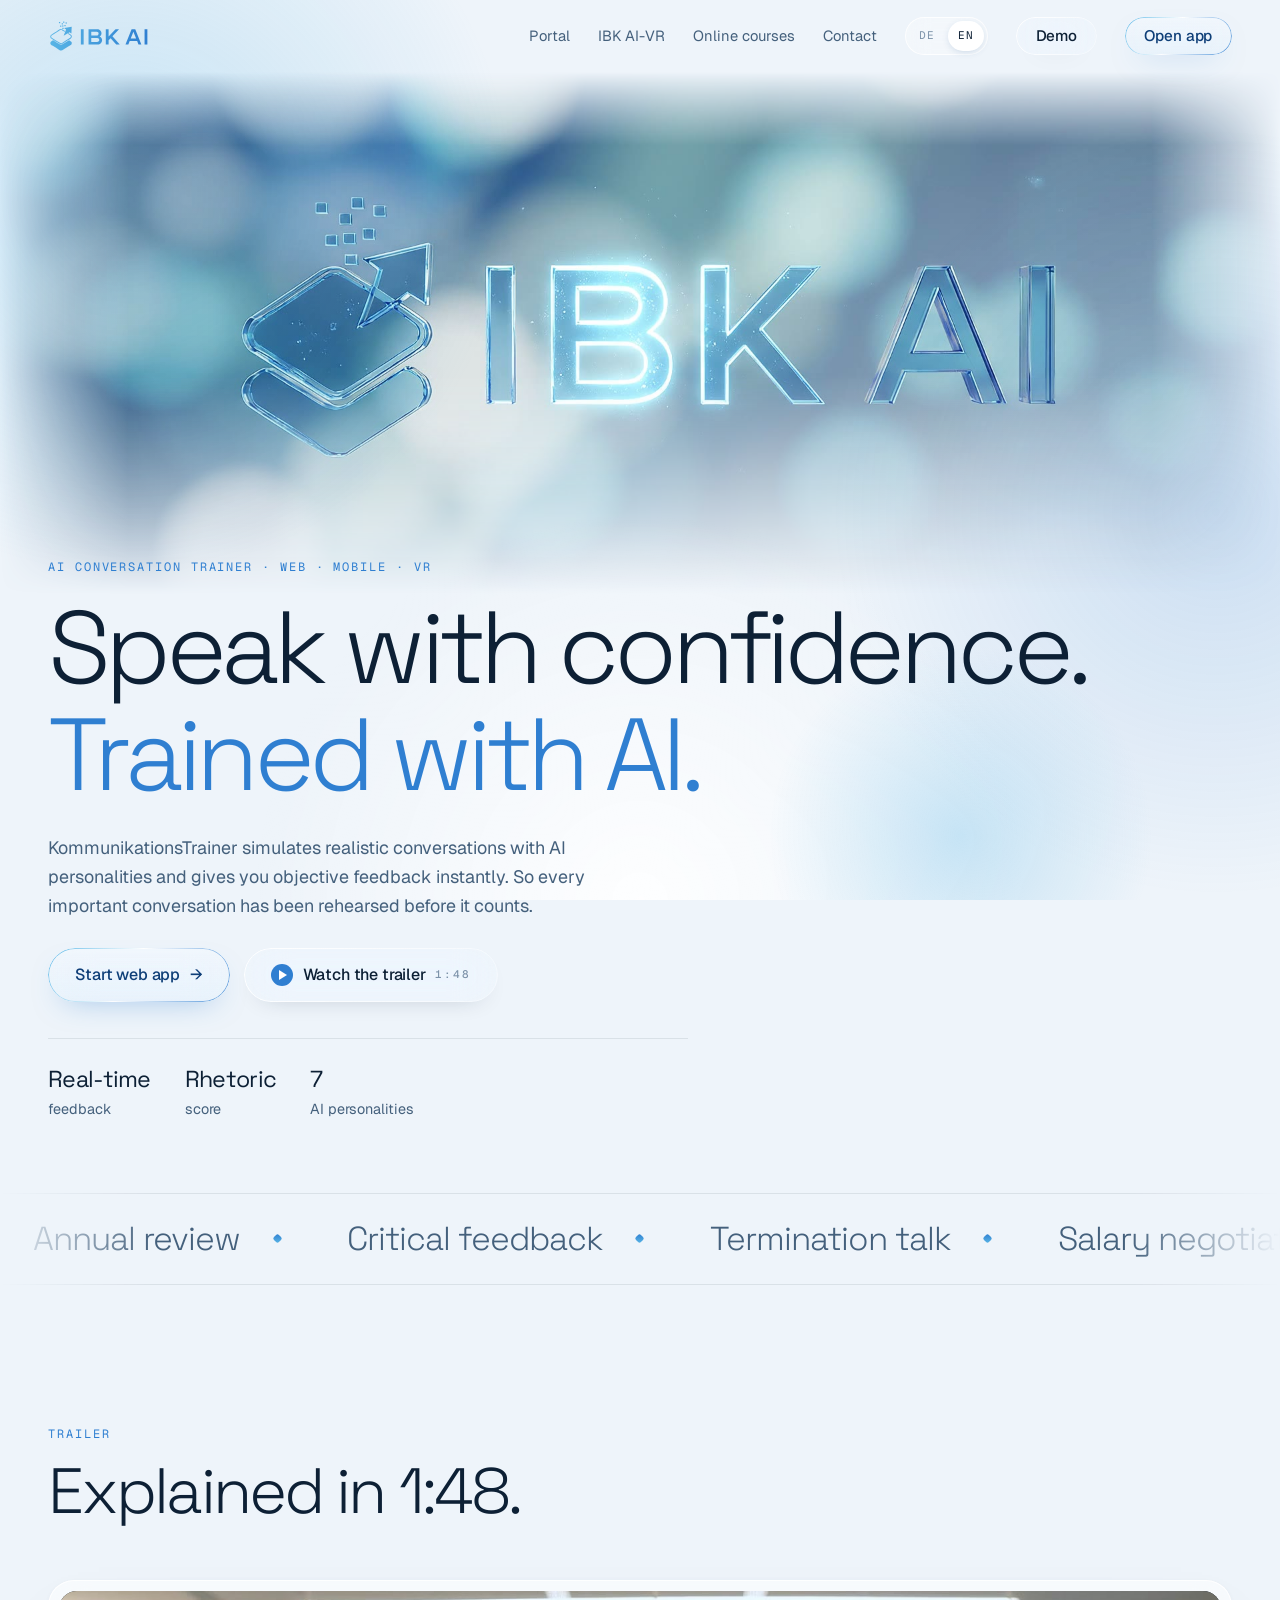
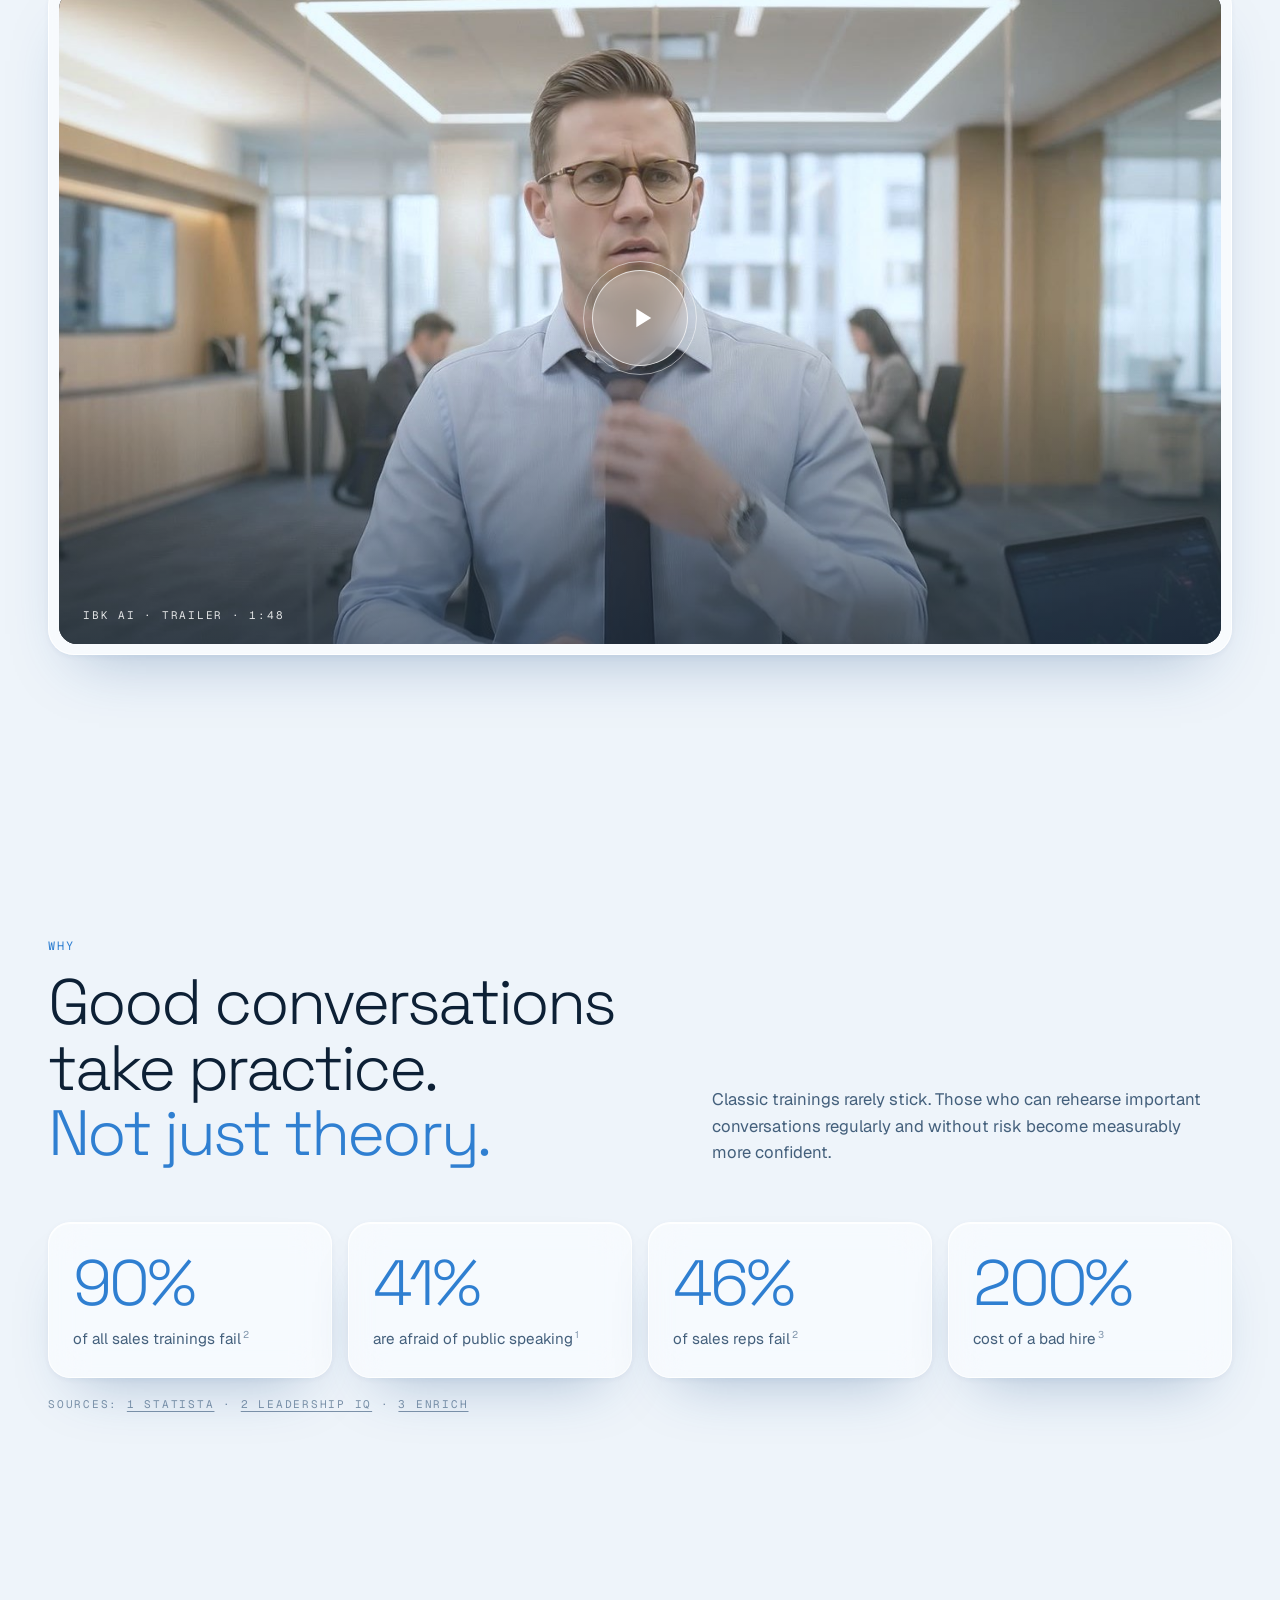
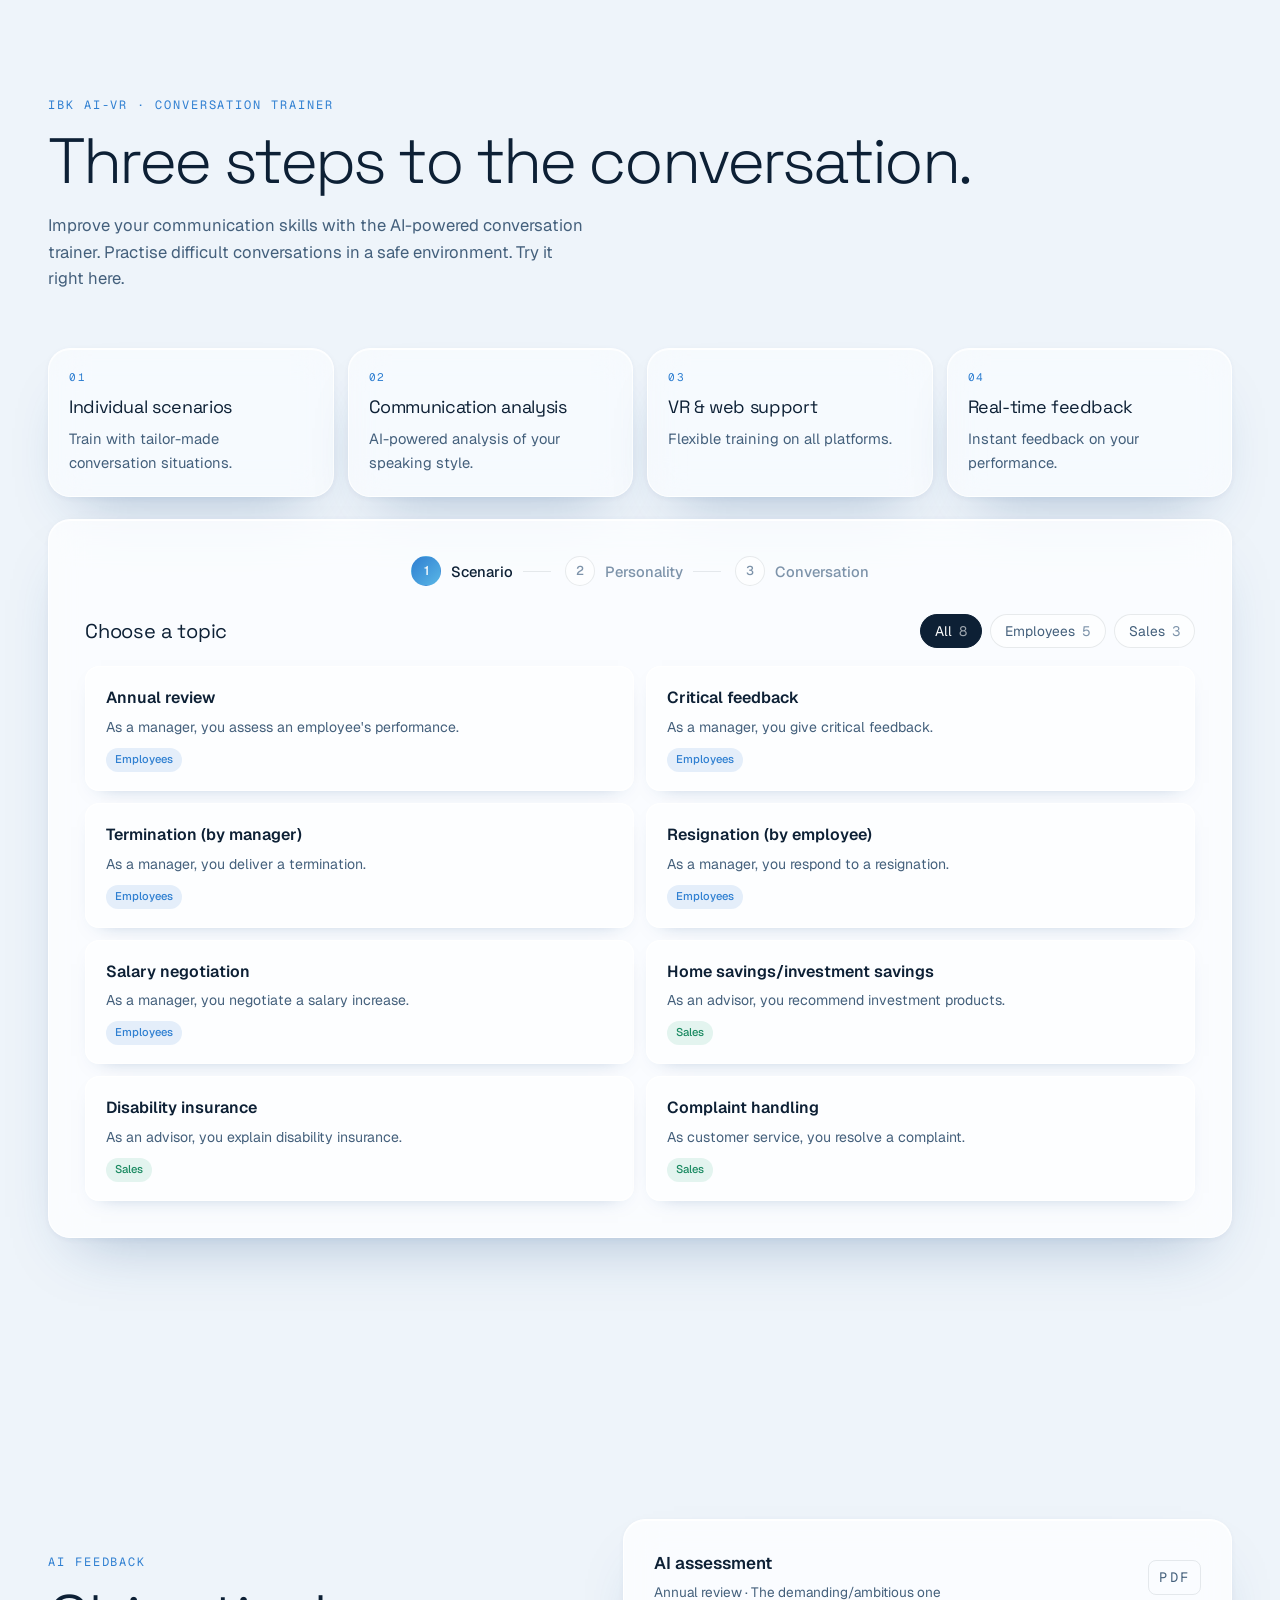
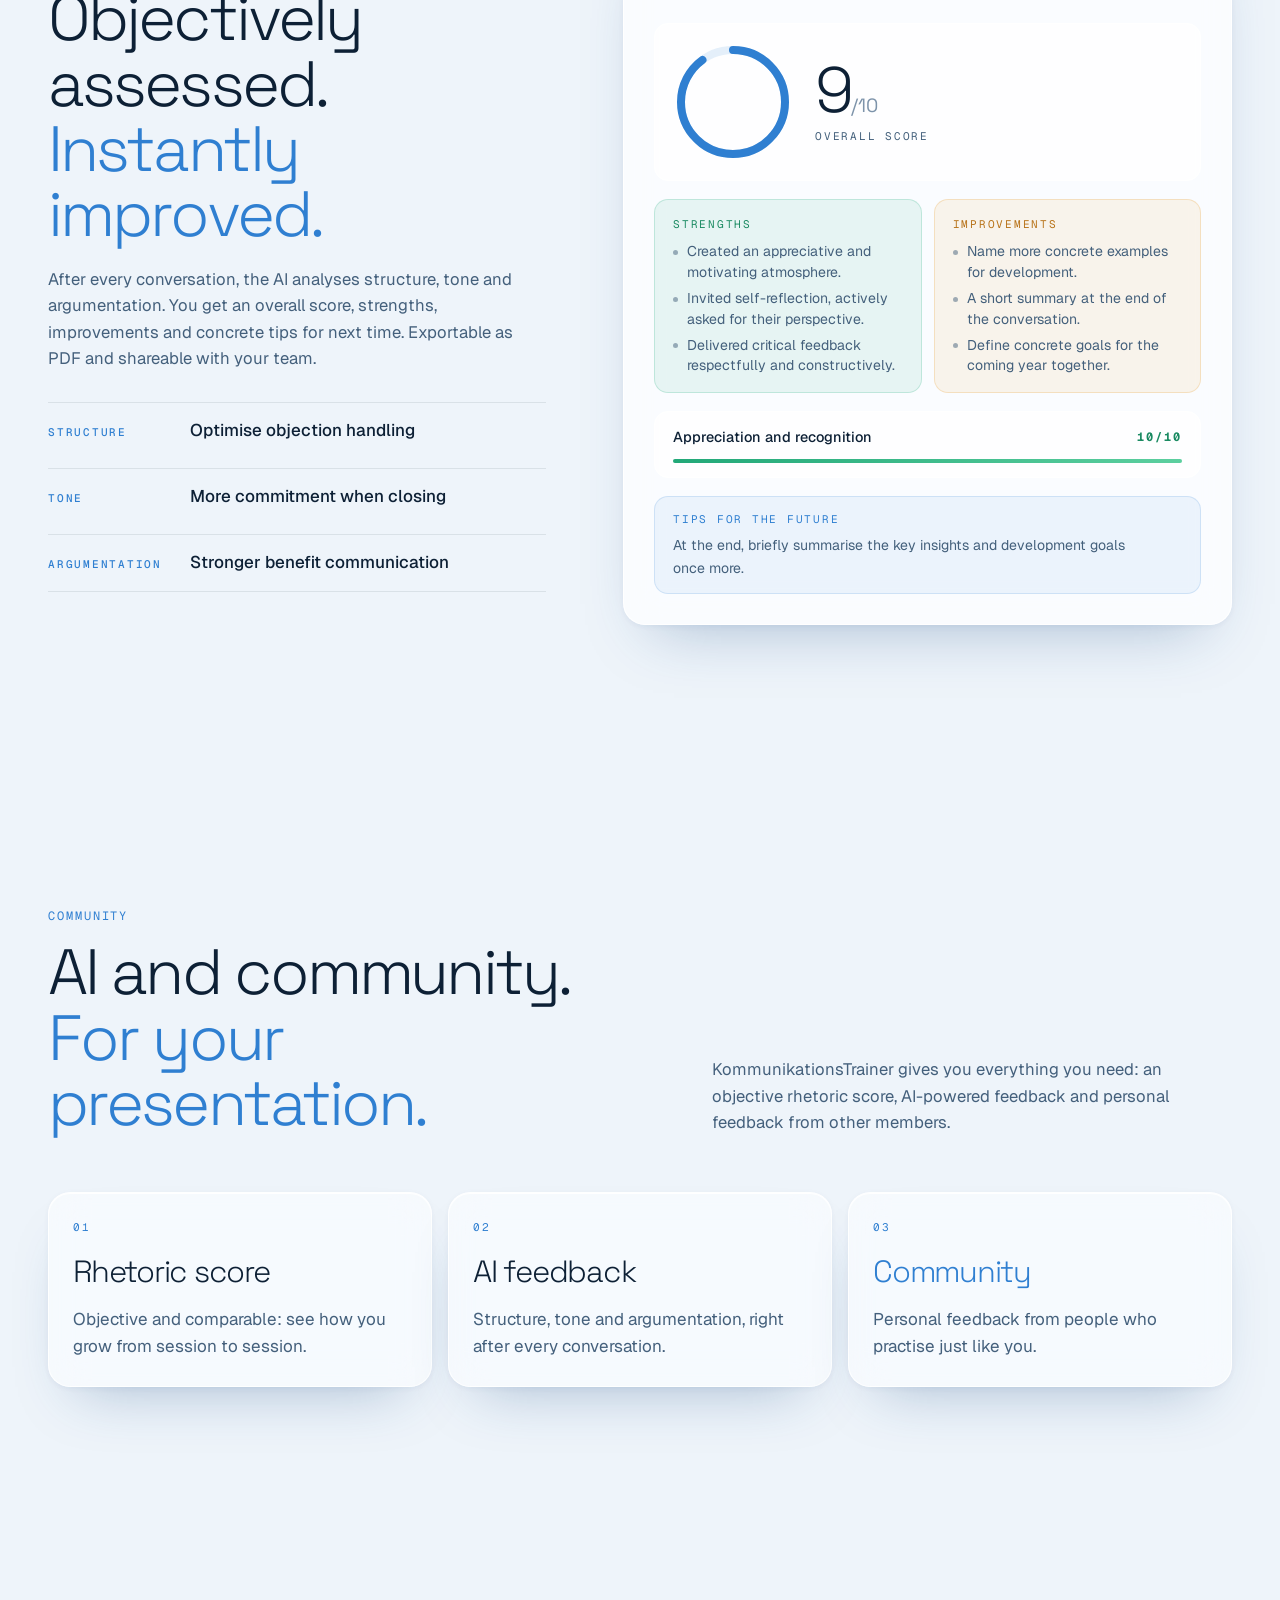
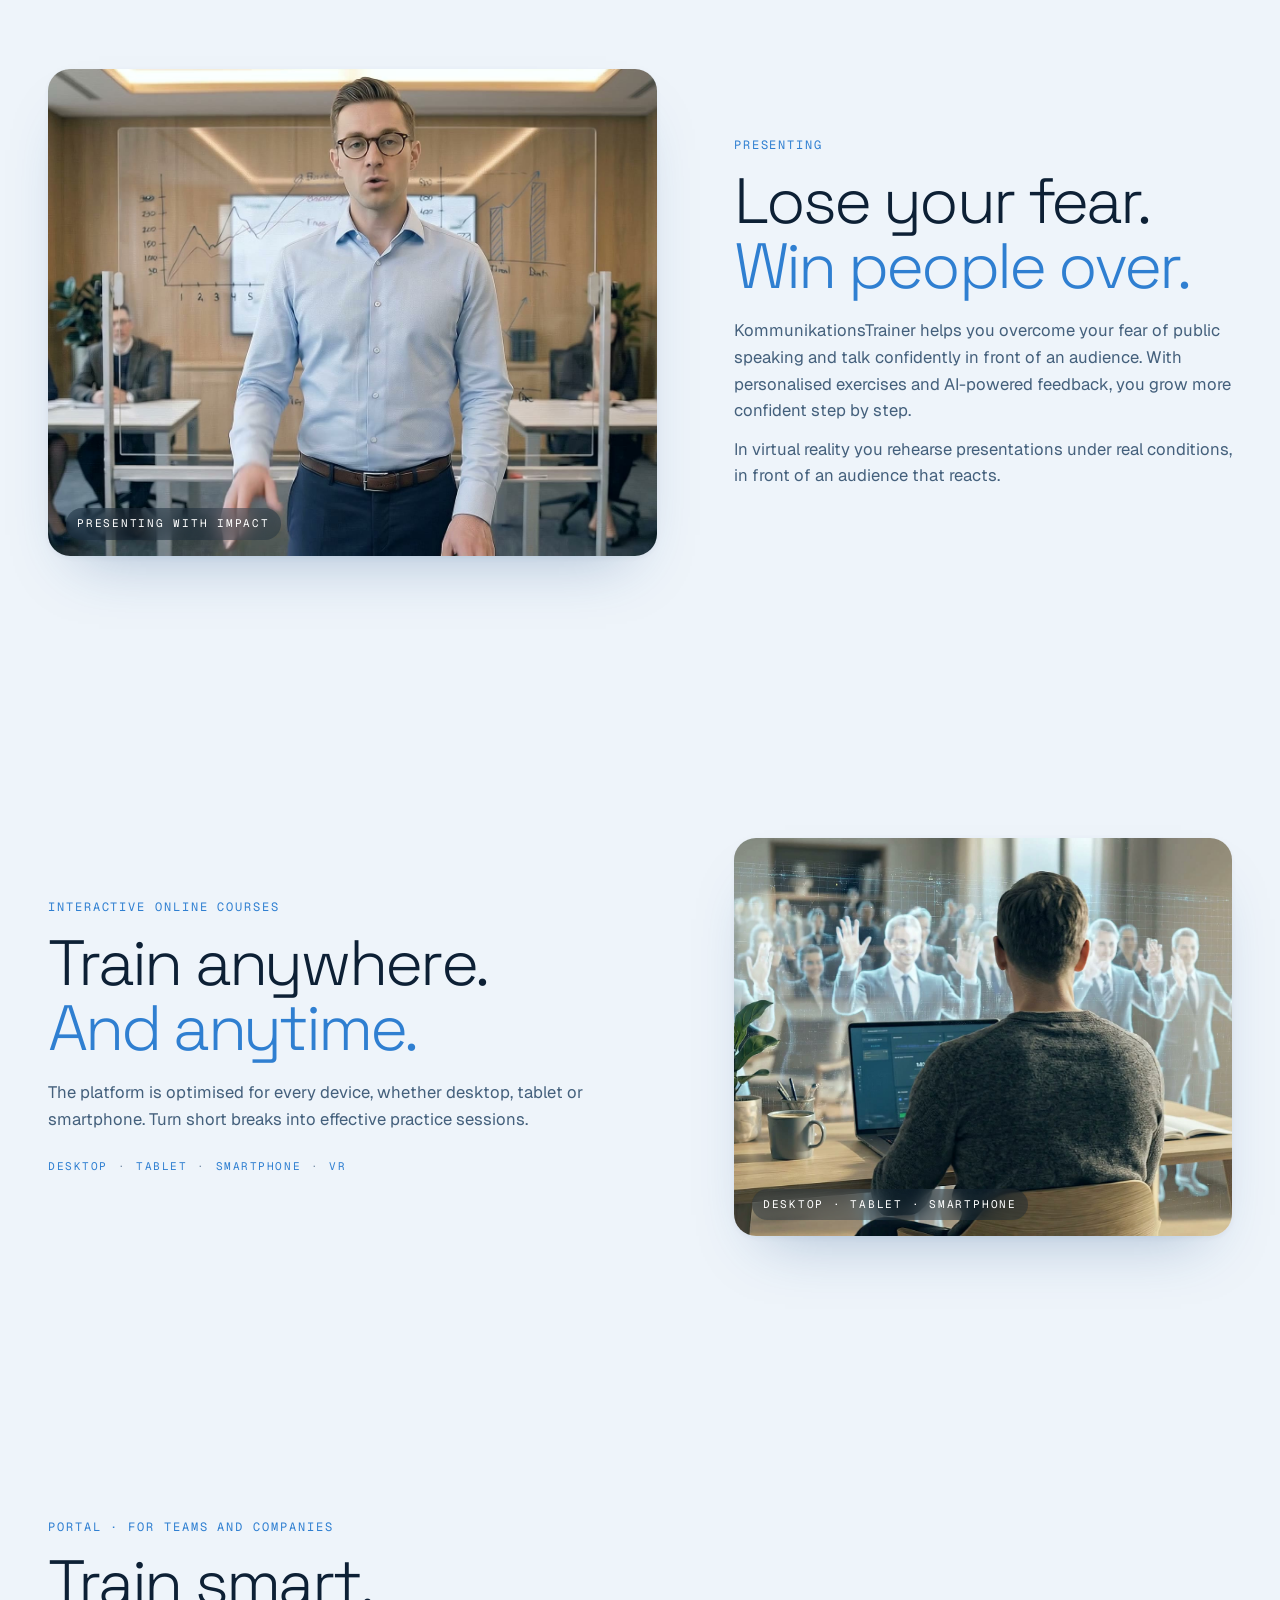
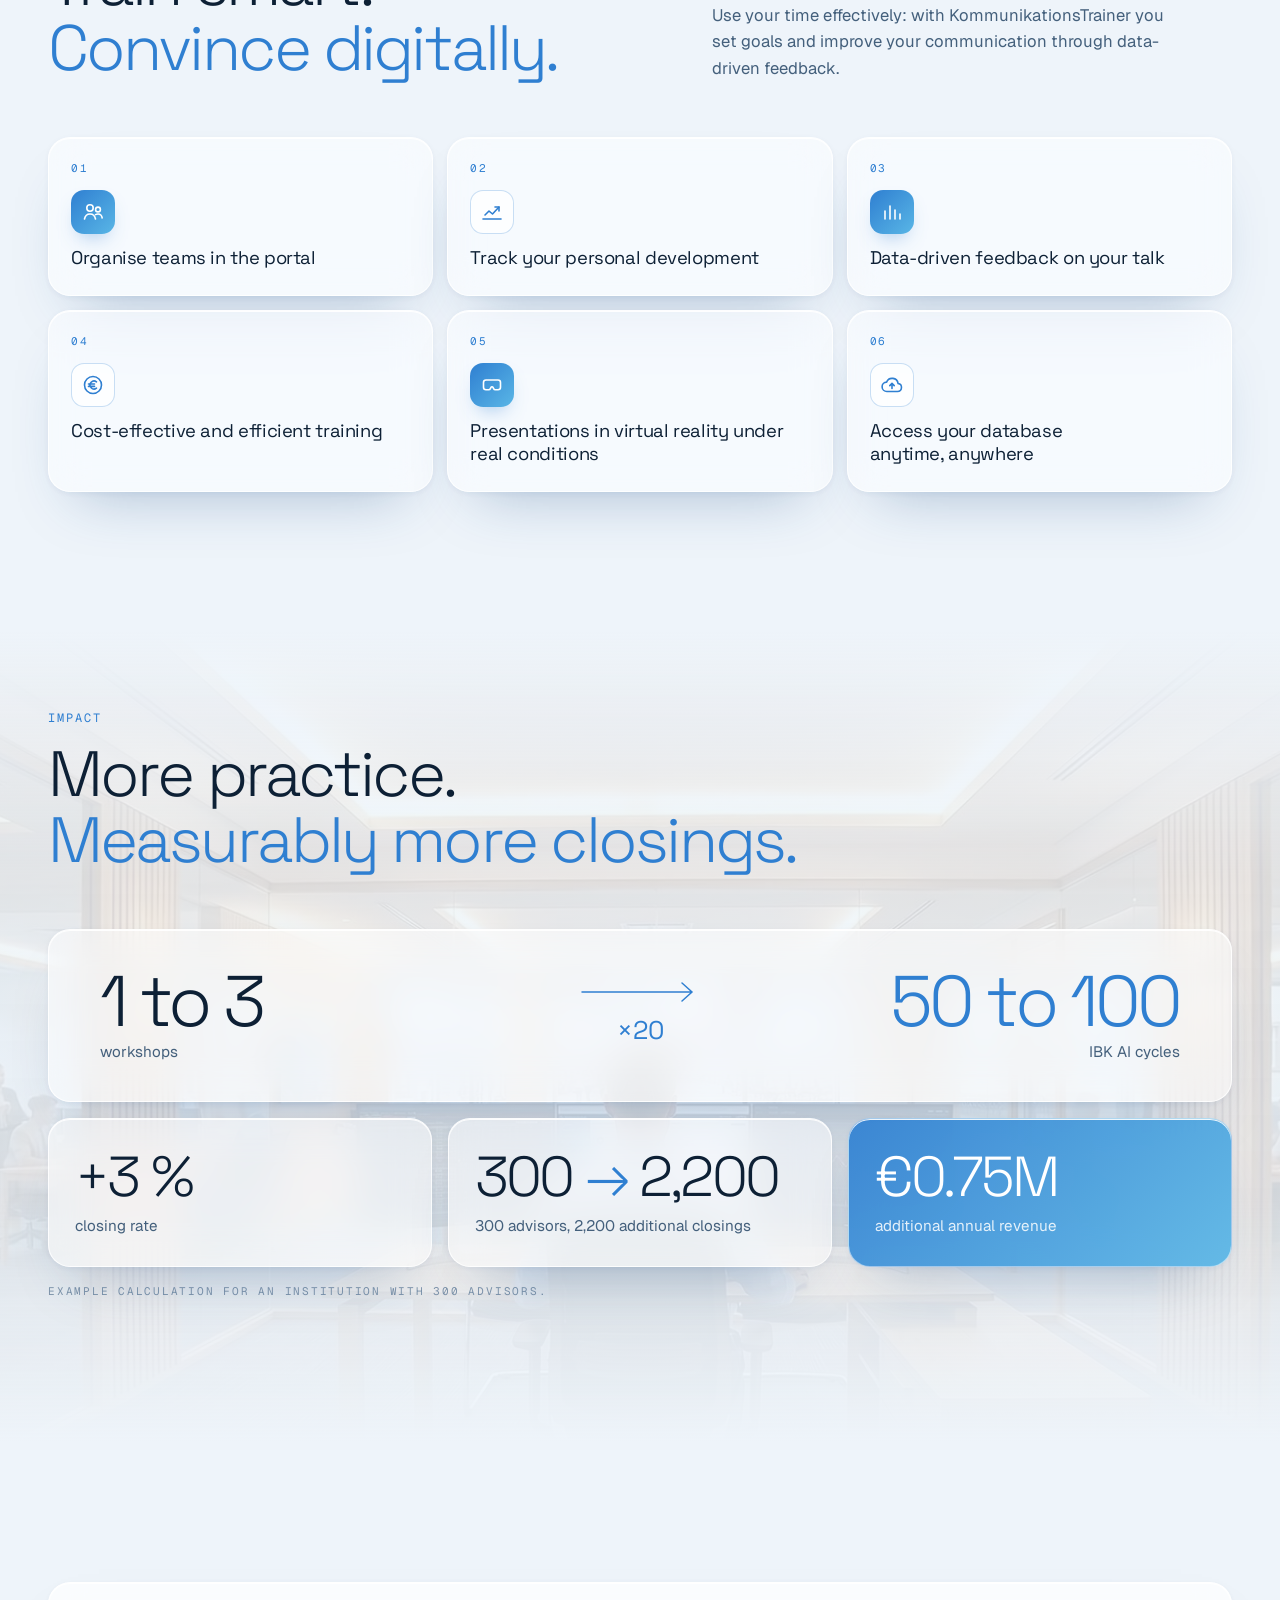
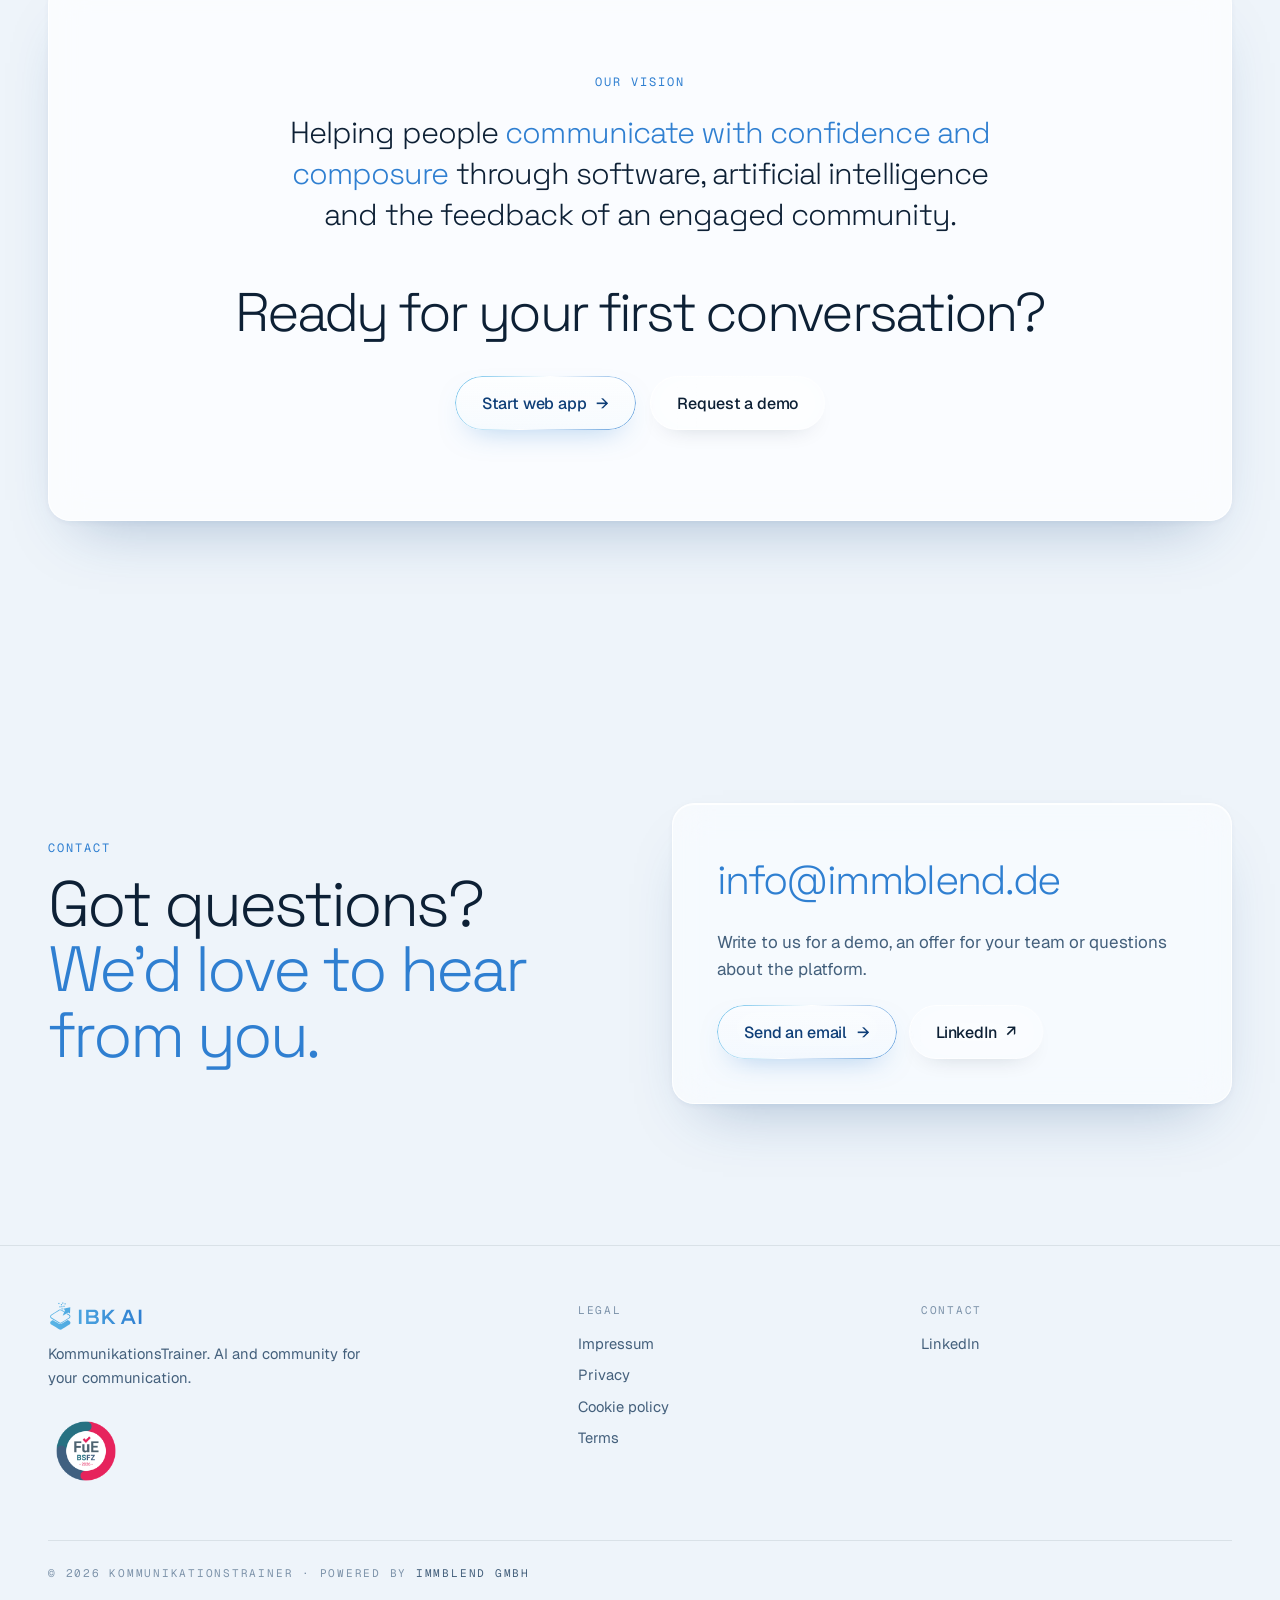
==== commit a88e1f86: "Footer: sello BSFZ (FuE) como imagen enlazada Co-Authored-By: Claude Opus 5.5 <noreply@anthropic.com" ====
--- a/en/index.html
+++ b/en/index.html
@@ -18,7 +18,7 @@
   <link rel="preconnect" href="https://fonts.googleapis.com">
   <link rel="preconnect" href="https://fonts.gstatic.com" crossorigin>
   <link href="https://fonts.googleapis.com/css2?family=Space+Grotesk:wght@300;400;500&family=Geist:wght@300;400;500;600&family=Geist+Mono:wght@400;500&display=swap" rel="stylesheet">
-  <link rel="stylesheet" href="../assets/css/style.css?v=32">
+  <link rel="stylesheet" href="../assets/css/style.css?v=33">
   <script>document.documentElement.classList.add('js');</script>
   <script src="../assets/js/main.js?v=9" defer></script>
 </head>
@@ -393,6 +393,7 @@
       <div class="footer__brand">
         <img class="brand-logo" src="../assets/img/ibk-ai-logo-color.svg?v=2" alt="IBK AI" width="1212" height="362">
         <p>KommunikationsTrainer. AI and community for your communication.</p>
+        <a class="footer__seal" href="https://www.bescheinigung-forschungszulage.de/bsfz-siegel" target="_blank" rel="noopener" aria-label="BSFZ seal research and development"><img src="../assets/img/bsfz-siegel.png" alt="BSFZ seal: innovative through research" width="160" height="160" loading="lazy"></a>
       </div>
       <nav class="footer__col" aria-label="Legal">
         <span class="mono">Legal</span>
@@ -404,7 +405,6 @@
       <nav class="footer__col" aria-label="Contact">
         <span class="mono">Contact</span>
         <a href="https://www.linkedin.com/company/prezp" target="_blank" rel="noopener">LinkedIn</a>
-        <a href="https://www.bescheinigung-forschungszulage.de/bsfz-siegel" target="_blank" rel="noopener">BSFZ seal Research &amp; Development</a>
       </nav>
       <p class="footer__copy mono"><span>© <span data-year>2026</span> KommunikationsTrainer</span><span class="footer__sep" aria-hidden="true"> · </span><span>Powered by <a href="https://immblend.tech/" target="_blank" rel="noopener">ImmBlend GmbH</a></span></p>
     </div>
--- a/assets/css/style.css
+++ b/assets/css/style.css
@@ -697,3 +697,6 @@
   .dotline__sep { display: none; }
 }
 @media (max-width: 960px) { .section-head--split { gap: 0; } }
+/* Sello BSFZ (FuE) en el footer, como en la web original */
+.footer__seal { display: inline-block; margin-top: 14px; margin-left: -10px; border-radius: 50%; }
+.footer__seal img { width: 96px; height: 96px; }
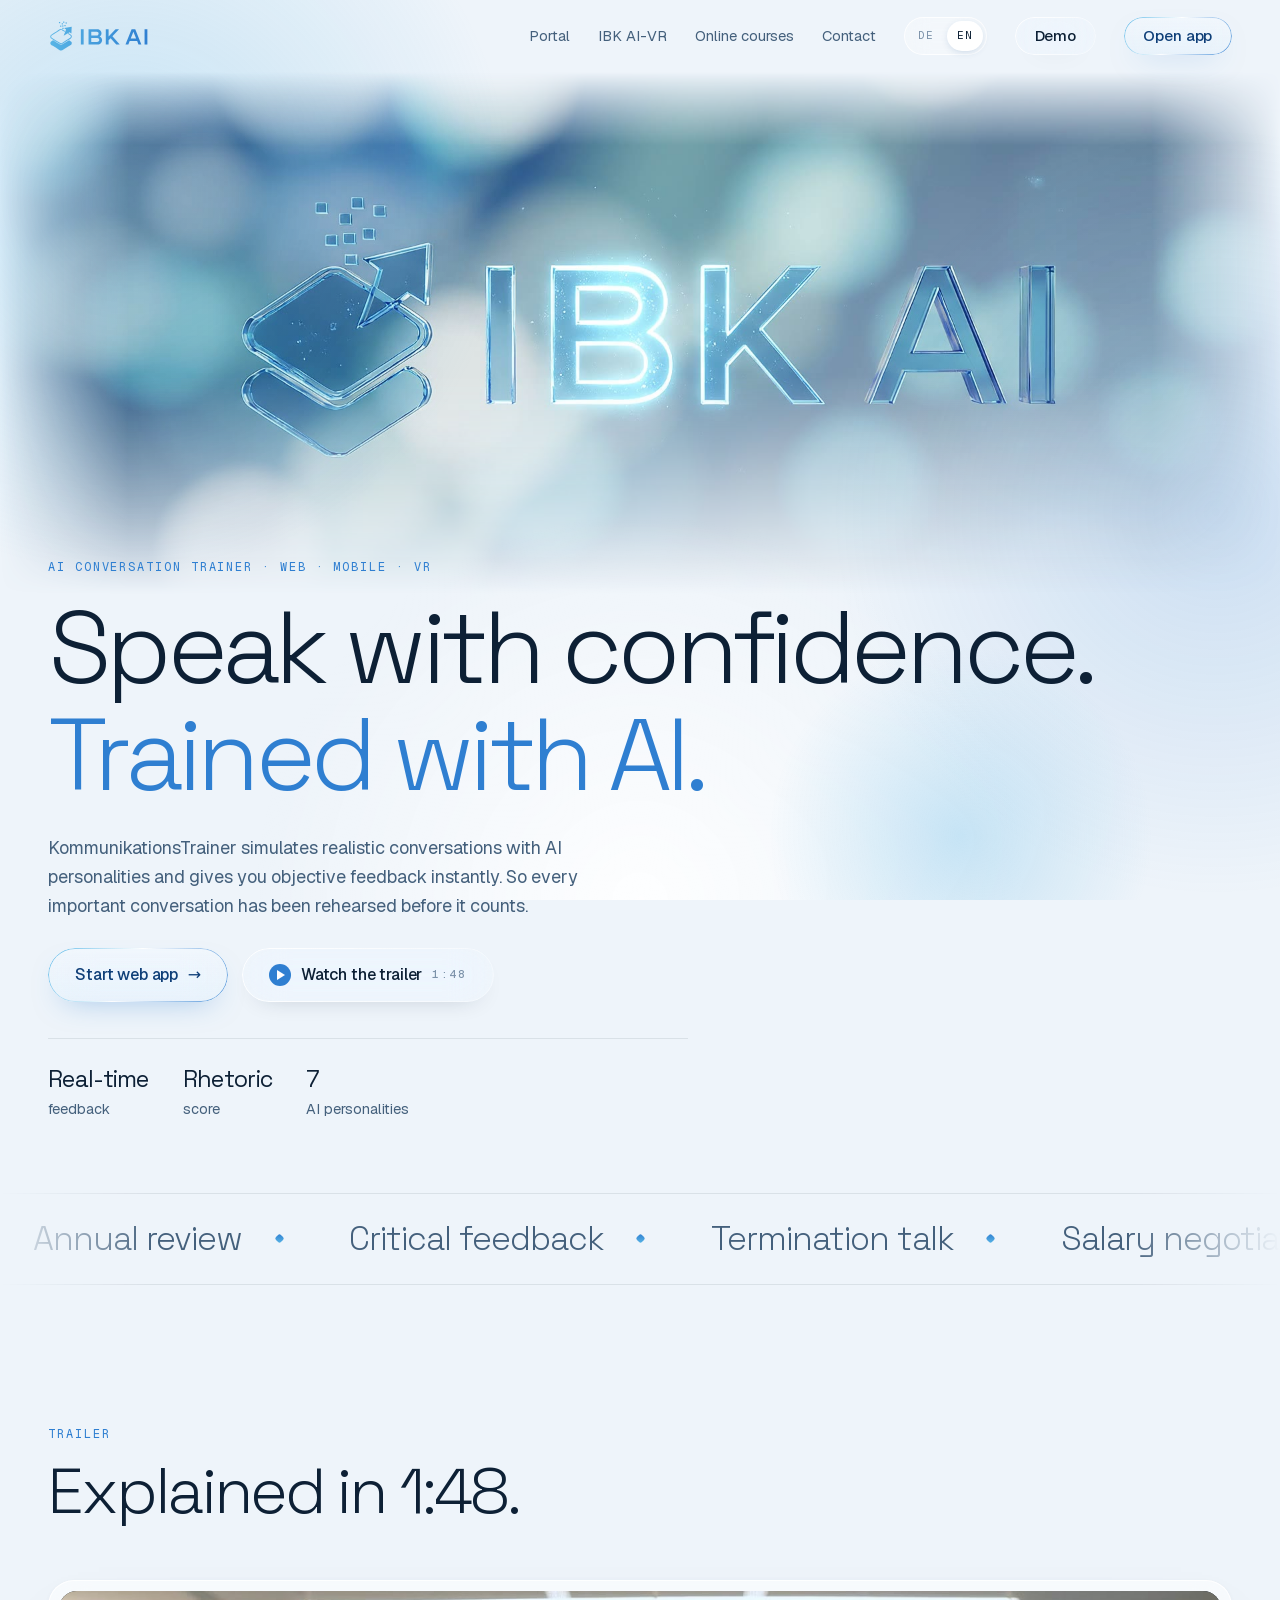
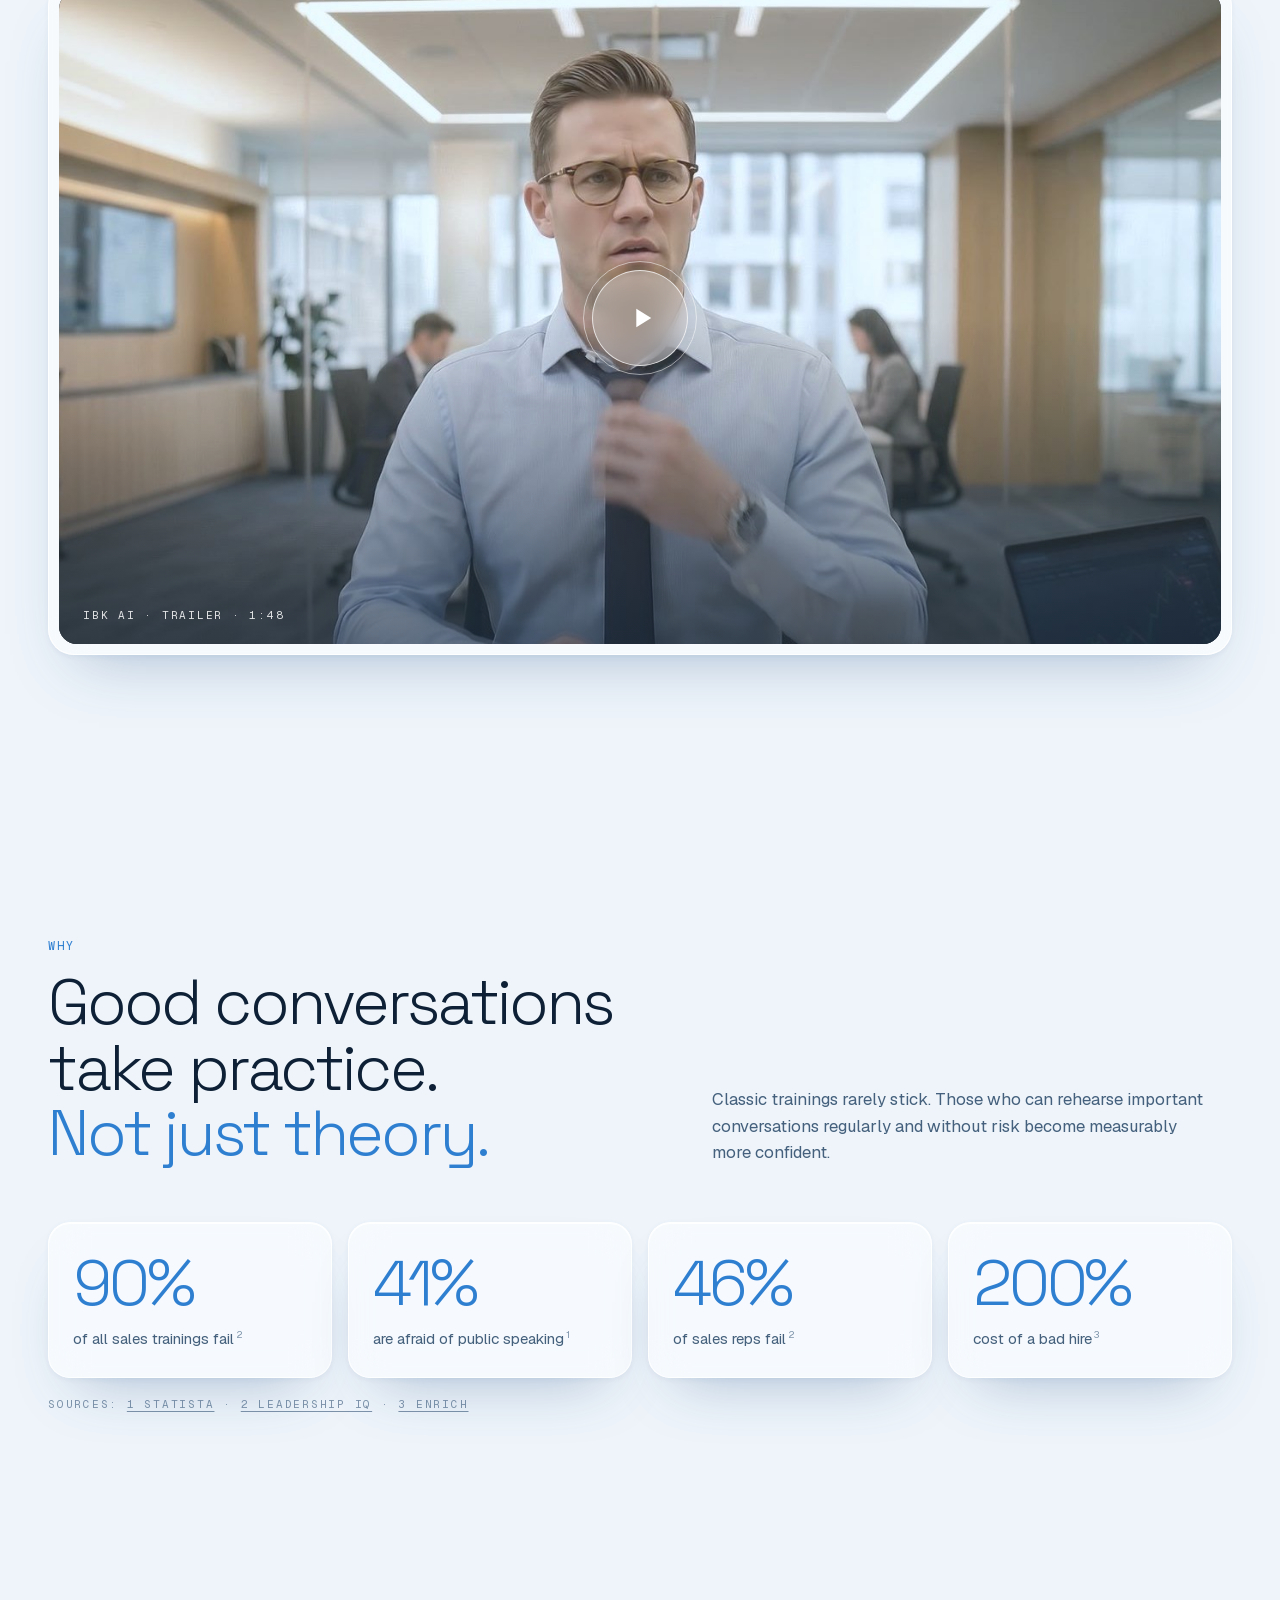
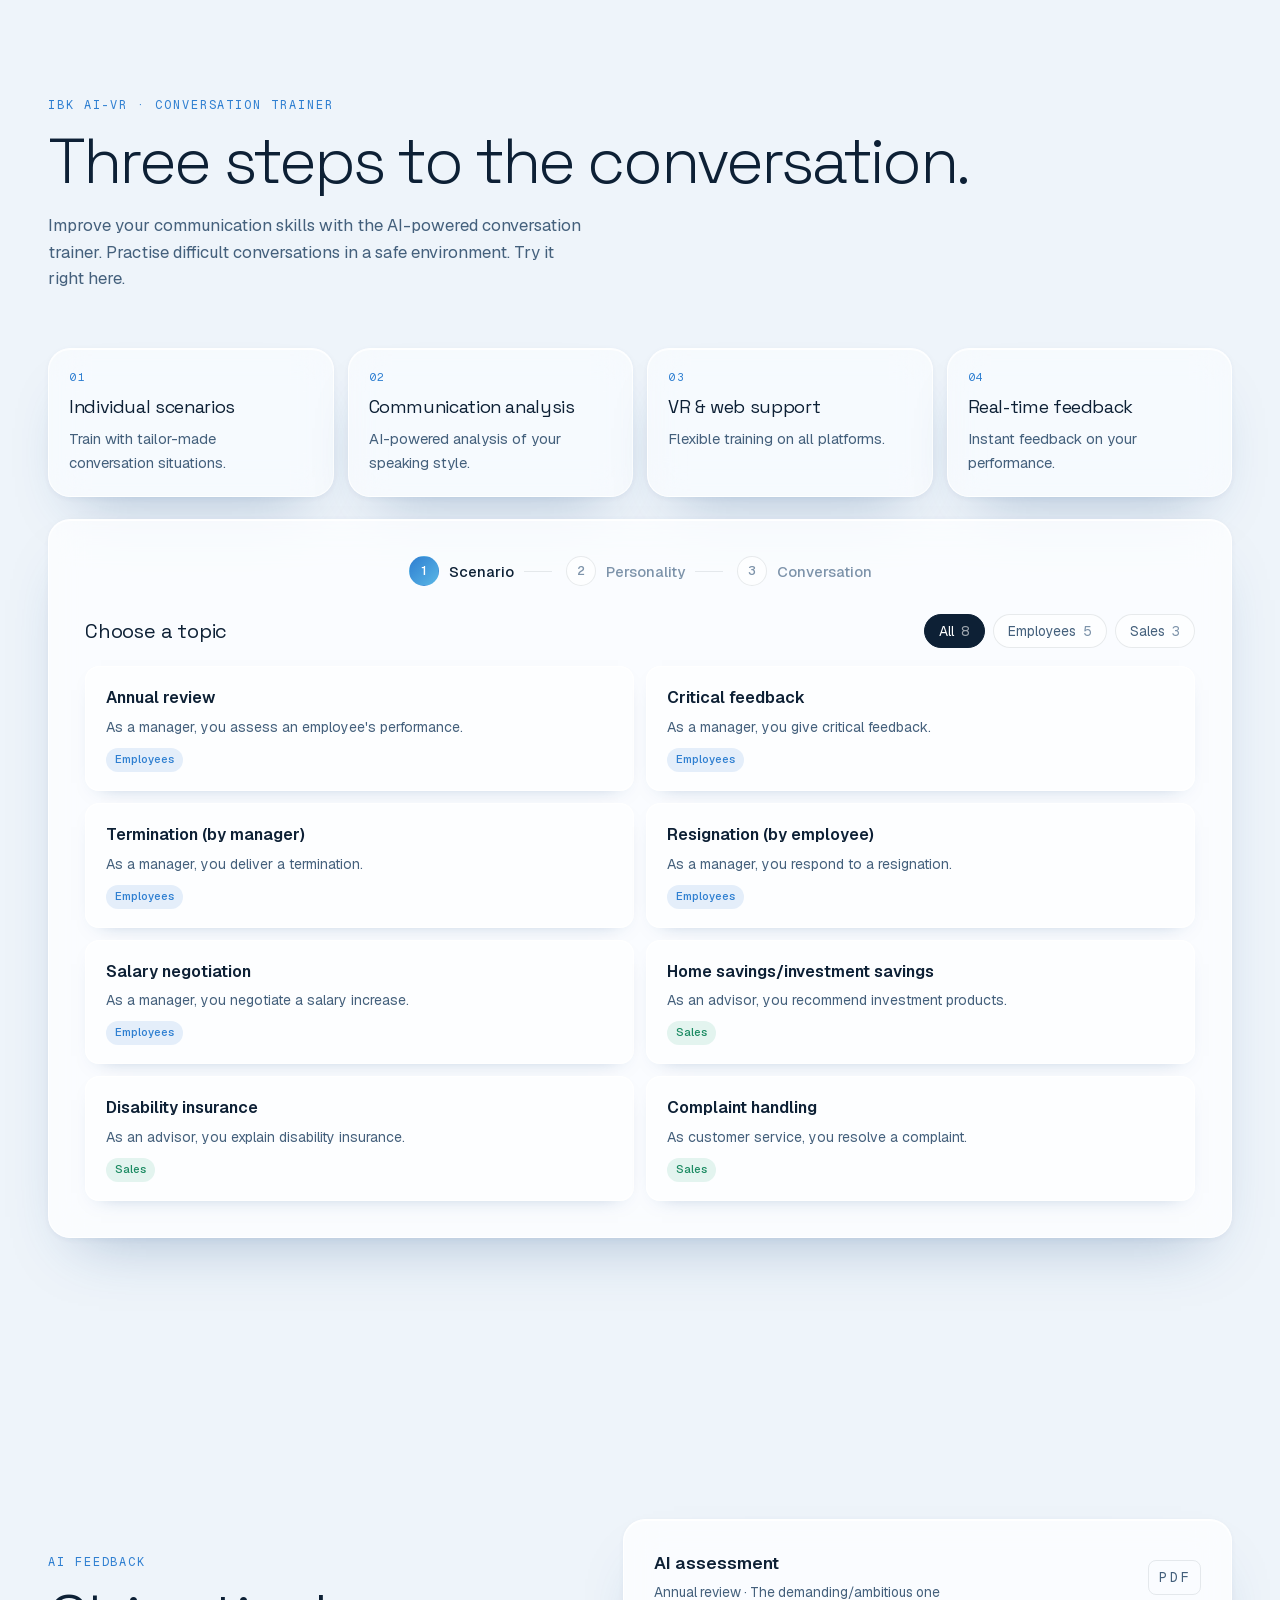
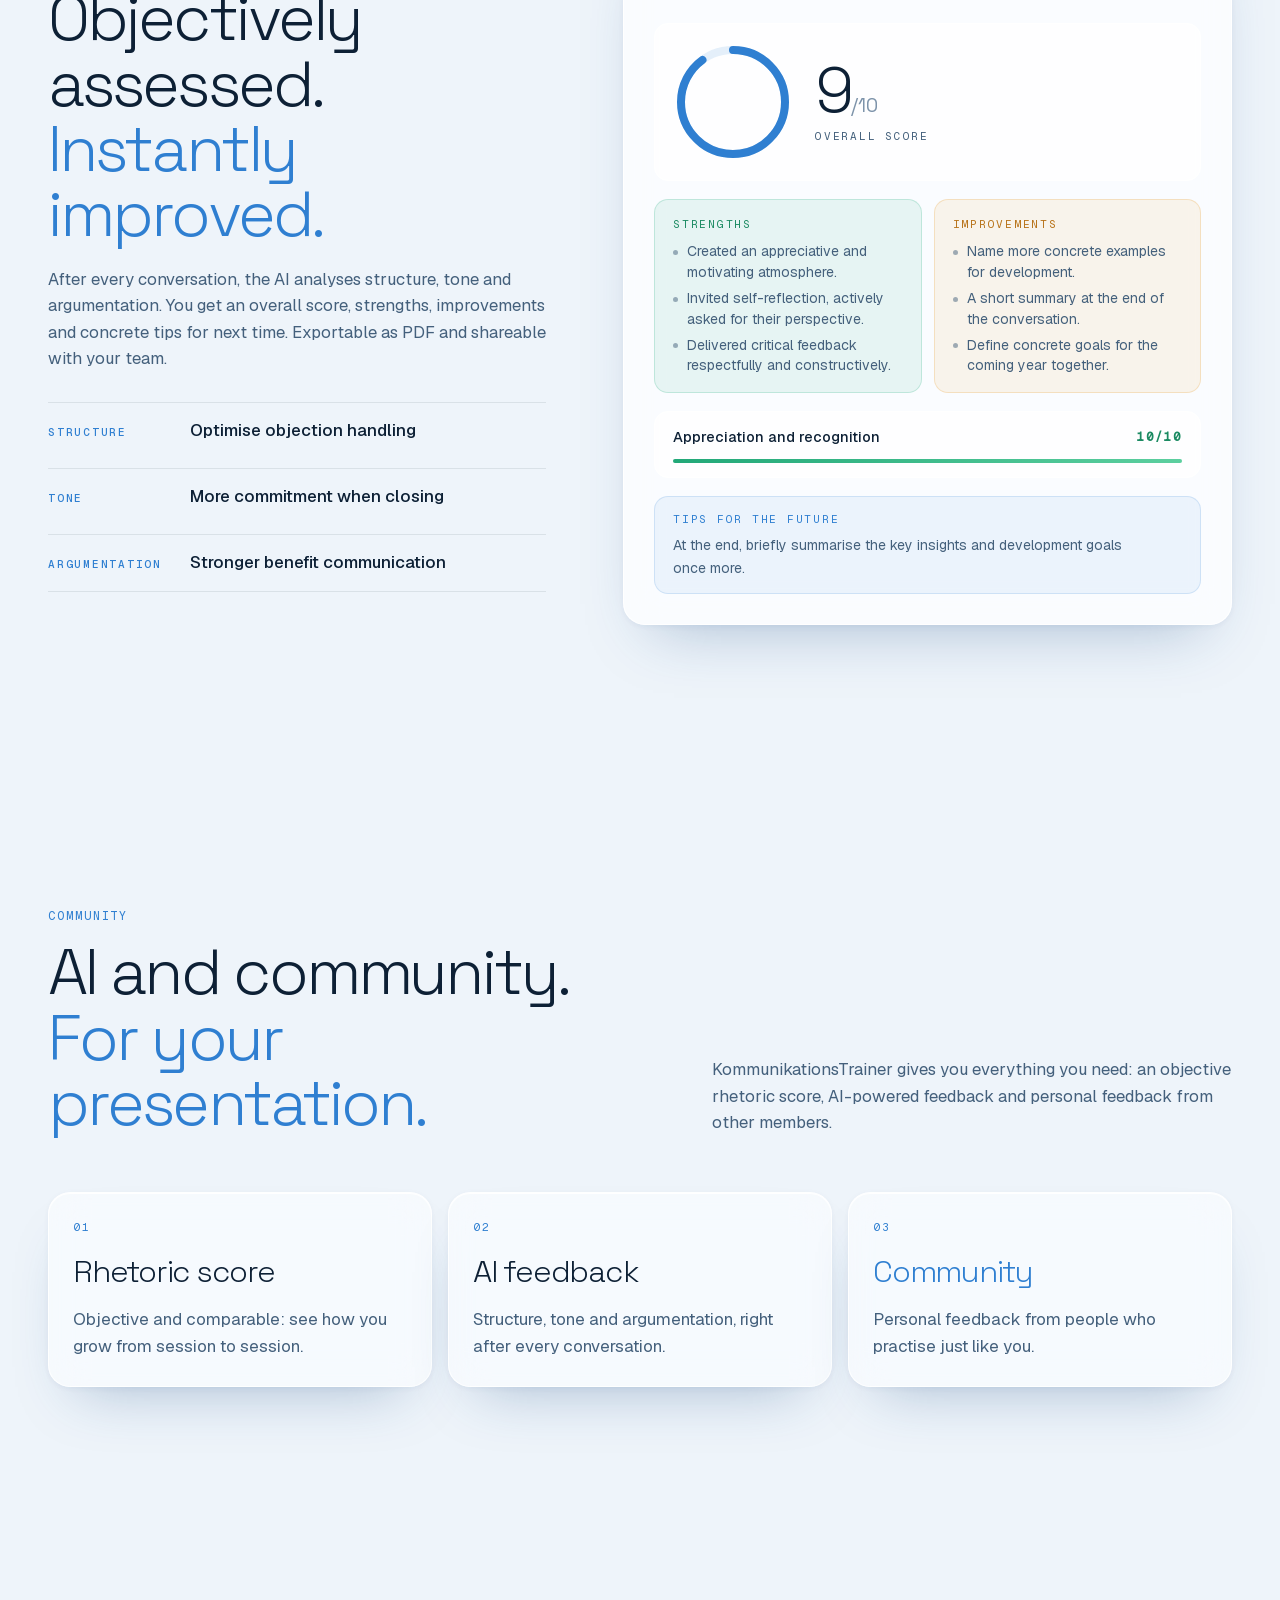
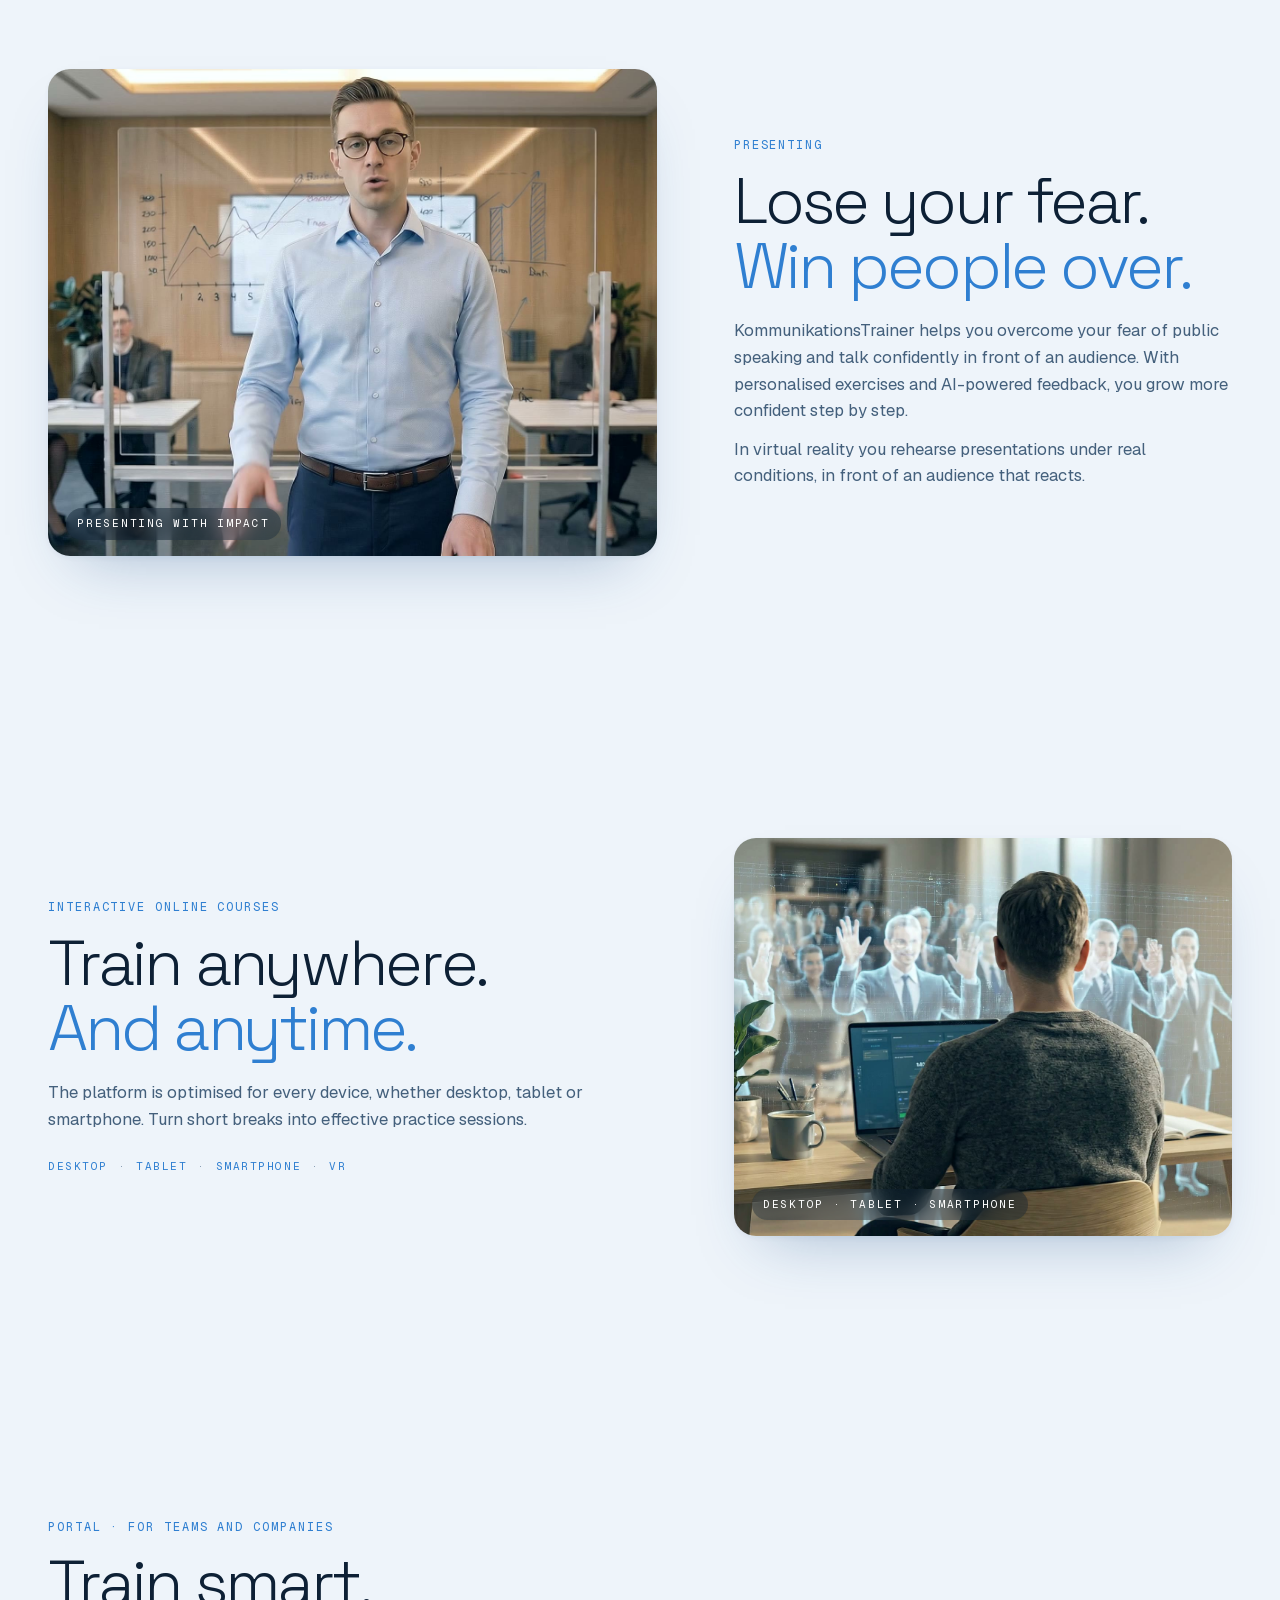
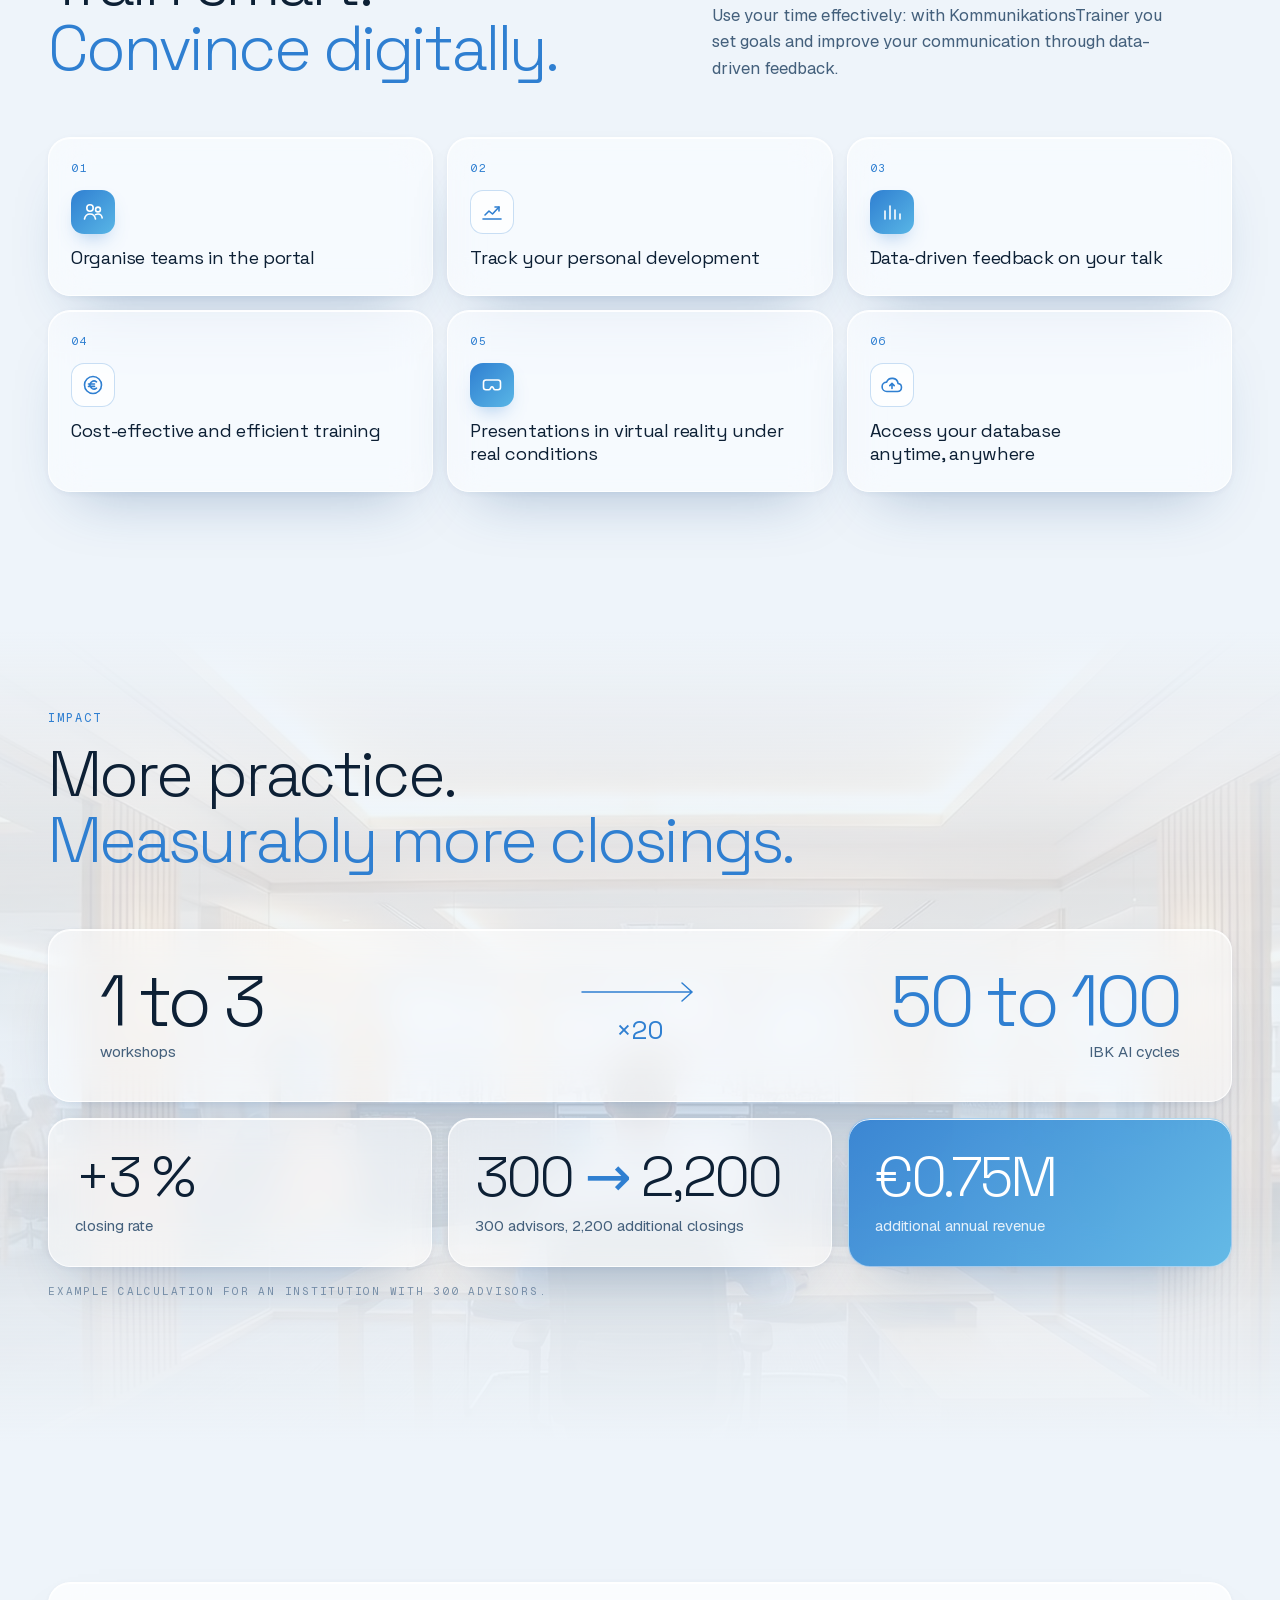
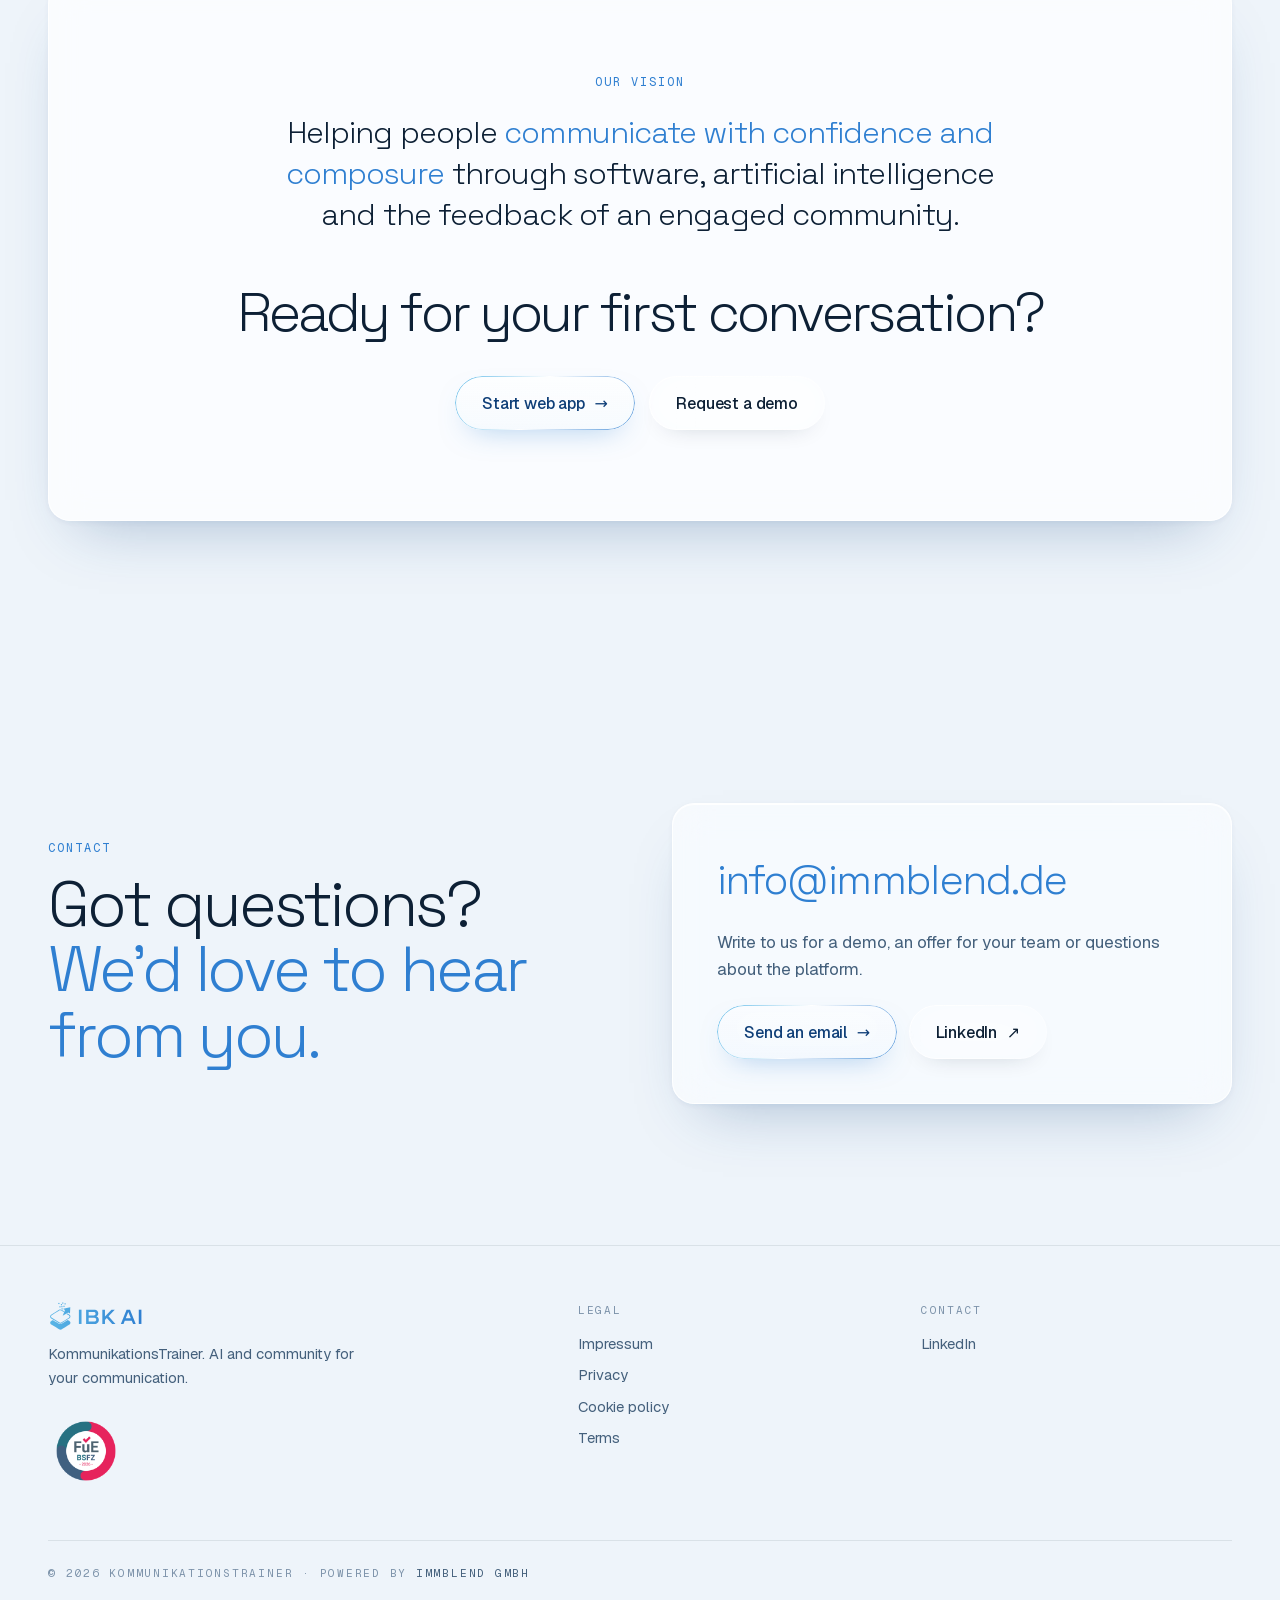
==== commit 8882c589: "Listo para kommunikationstrainer.de: SEO (canonical, hreflang, OG 1200x630, sitemap, robots), fuente" ====
--- a/en/index.html
+++ b/en/index.html
@@ -8,16 +8,27 @@
   <meta name="theme-color" content="#eef4fa">
   <link rel="icon" type="image/png" href="../assets/img/favicon.png">
   <link rel="apple-touch-icon" href="../assets/img/apple-touch-icon.png">
-  <link rel="alternate" hreflang="de" href="../">
-  <link rel="alternate" hreflang="en" href="./">
   <meta property="og:type" content="website">
   <meta property="og:title" content="KommunikationsTrainer | IBK AI">
   <meta property="og:description" content="Practice conversations with AI. Real-time feedback, rhetoric score, web and VR.">
-  <meta property="og:image" content="../assets/img/hero-poster.jpg">
-
-  <link rel="preconnect" href="https://fonts.googleapis.com">
-  <link rel="preconnect" href="https://fonts.gstatic.com" crossorigin>
-  <link href="https://fonts.googleapis.com/css2?family=Space+Grotesk:wght@300;400;500&family=Geist:wght@300;400;500;600&family=Geist+Mono:wght@400;500&display=swap" rel="stylesheet">
+  <link rel="canonical" href="https://kommunikationstrainer.de/en/">
+  <link rel="alternate" hreflang="de" href="https://kommunikationstrainer.de/">
+  <link rel="alternate" hreflang="en" href="https://kommunikationstrainer.de/en/">
+  <link rel="alternate" hreflang="x-default" href="https://kommunikationstrainer.de/">
+  <meta property="og:url" content="https://kommunikationstrainer.de/en/">
+  <meta property="og:site_name" content="KommunikationsTrainer">
+  <meta property="og:locale" content="en_GB">
+  <meta property="og:locale:alternate" content="de_DE">
+  <meta property="og:image" content="https://kommunikationstrainer.de/assets/img/og-image-en.jpg">
+  <meta property="og:image:width" content="1200">
+  <meta property="og:image:height" content="630">
+  <meta property="og:image:alt" content="IBK AI · Speak with confidence. Trained with AI.">
+  <meta name="twitter:card" content="summary_large_image">
+  <meta name="twitter:image" content="https://kommunikationstrainer.de/assets/img/og-image-en.jpg">
+
+  <link rel="preload" href="../assets/fonts/space-grotesk-latin.woff2" as="font" type="font/woff2" crossorigin>
+  <link rel="preload" href="../assets/fonts/geist-latin.woff2" as="font" type="font/woff2" crossorigin>
+  <link rel="stylesheet" href="../assets/fonts/fonts.css?v=1">
   <link rel="stylesheet" href="../assets/css/style.css?v=33">
   <script>document.documentElement.classList.add('js');</script>
   <script src="../assets/js/main.js?v=9" defer></script>
--- a/assets/fonts/fonts.css
+++ b/assets/fonts/fonts.css
@@ -0,0 +1,164 @@
+/* Fuentes alojadas localmente (DSGVO): Space Grotesk, Geist, Geist Mono · subconjuntos latin + latin-ext.
+   Origen: Google Fonts (SIL Open Font License). */
+/* Geist · latin-ext */
+@font-face {
+  font-family: 'Geist';
+  font-style: normal;
+  font-weight: 300;
+  font-display: swap;
+  src: url(geist-latin-ext.woff2) format('woff2');
+  unicode-range: U+0100-02BA, U+02BD-02C5, U+02C7-02CC, U+02CE-02D7, U+02DD-02FF, U+0304, U+0308, U+0329, U+1D00-1DBF, U+1E00-1E9F, U+1EF2-1EFF, U+2020, U+20A0-20AB, U+20AD-20C4, U+2113, U+2C60-2C7F, U+A720-A7FF;
+}
+/* Geist · latin */
+@font-face {
+  font-family: 'Geist';
+  font-style: normal;
+  font-weight: 300;
+  font-display: swap;
+  src: url(geist-latin.woff2) format('woff2');
+  unicode-range: U+0000-00FF, U+0131, U+0152-0153, U+02BB-02BC, U+02C6, U+02DA, U+02DC, U+0304, U+0308, U+0329, U+2000-206F, U+20AC, U+2122, U+2191, U+2193, U+2212, U+2215, U+FEFF, U+FFFD;
+}
+/* Geist · latin-ext */
+@font-face {
+  font-family: 'Geist';
+  font-style: normal;
+  font-weight: 400;
+  font-display: swap;
+  src: url(geist-latin-ext.woff2) format('woff2');
+  unicode-range: U+0100-02BA, U+02BD-02C5, U+02C7-02CC, U+02CE-02D7, U+02DD-02FF, U+0304, U+0308, U+0329, U+1D00-1DBF, U+1E00-1E9F, U+1EF2-1EFF, U+2020, U+20A0-20AB, U+20AD-20C4, U+2113, U+2C60-2C7F, U+A720-A7FF;
+}
+/* Geist · latin */
+@font-face {
+  font-family: 'Geist';
+  font-style: normal;
+  font-weight: 400;
+  font-display: swap;
+  src: url(geist-latin.woff2) format('woff2');
+  unicode-range: U+0000-00FF, U+0131, U+0152-0153, U+02BB-02BC, U+02C6, U+02DA, U+02DC, U+0304, U+0308, U+0329, U+2000-206F, U+20AC, U+2122, U+2191, U+2193, U+2212, U+2215, U+FEFF, U+FFFD;
+}
+/* Geist · latin-ext */
+@font-face {
+  font-family: 'Geist';
+  font-style: normal;
+  font-weight: 500;
+  font-display: swap;
+  src: url(geist-latin-ext.woff2) format('woff2');
+  unicode-range: U+0100-02BA, U+02BD-02C5, U+02C7-02CC, U+02CE-02D7, U+02DD-02FF, U+0304, U+0308, U+0329, U+1D00-1DBF, U+1E00-1E9F, U+1EF2-1EFF, U+2020, U+20A0-20AB, U+20AD-20C4, U+2113, U+2C60-2C7F, U+A720-A7FF;
+}
+/* Geist · latin */
+@font-face {
+  font-family: 'Geist';
+  font-style: normal;
+  font-weight: 500;
+  font-display: swap;
+  src: url(geist-latin.woff2) format('woff2');
+  unicode-range: U+0000-00FF, U+0131, U+0152-0153, U+02BB-02BC, U+02C6, U+02DA, U+02DC, U+0304, U+0308, U+0329, U+2000-206F, U+20AC, U+2122, U+2191, U+2193, U+2212, U+2215, U+FEFF, U+FFFD;
+}
+/* Geist · latin-ext */
+@font-face {
+  font-family: 'Geist';
+  font-style: normal;
+  font-weight: 600;
+  font-display: swap;
+  src: url(geist-latin-ext.woff2) format('woff2');
+  unicode-range: U+0100-02BA, U+02BD-02C5, U+02C7-02CC, U+02CE-02D7, U+02DD-02FF, U+0304, U+0308, U+0329, U+1D00-1DBF, U+1E00-1E9F, U+1EF2-1EFF, U+2020, U+20A0-20AB, U+20AD-20C4, U+2113, U+2C60-2C7F, U+A720-A7FF;
+}
+/* Geist · latin */
+@font-face {
+  font-family: 'Geist';
+  font-style: normal;
+  font-weight: 600;
+  font-display: swap;
+  src: url(geist-latin.woff2) format('woff2');
+  unicode-range: U+0000-00FF, U+0131, U+0152-0153, U+02BB-02BC, U+02C6, U+02DA, U+02DC, U+0304, U+0308, U+0329, U+2000-206F, U+20AC, U+2122, U+2191, U+2193, U+2212, U+2215, U+FEFF, U+FFFD;
+}
+/* Geist Mono · latin-ext */
+@font-face {
+  font-family: 'Geist Mono';
+  font-style: normal;
+  font-weight: 400;
+  font-display: swap;
+  src: url(geist-mono-latin-ext.woff2) format('woff2');
+  unicode-range: U+0100-02BA, U+02BD-02C5, U+02C7-02CC, U+02CE-02D7, U+02DD-02FF, U+0304, U+0308, U+0329, U+1D00-1DBF, U+1E00-1E9F, U+1EF2-1EFF, U+2020, U+20A0-20AB, U+20AD-20C4, U+2113, U+2C60-2C7F, U+A720-A7FF;
+}
+/* Geist Mono · latin */
+@font-face {
+  font-family: 'Geist Mono';
+  font-style: normal;
+  font-weight: 400;
+  font-display: swap;
+  src: url(geist-mono-latin.woff2) format('woff2');
+  unicode-range: U+0000-00FF, U+0131, U+0152-0153, U+02BB-02BC, U+02C6, U+02DA, U+02DC, U+0304, U+0308, U+0329, U+2000-206F, U+20AC, U+2122, U+2191, U+2193, U+2212, U+2215, U+FEFF, U+FFFD;
+}
+/* Geist Mono · latin-ext */
+@font-face {
+  font-family: 'Geist Mono';
+  font-style: normal;
+  font-weight: 500;
+  font-display: swap;
+  src: url(geist-mono-latin-ext.woff2) format('woff2');
+  unicode-range: U+0100-02BA, U+02BD-02C5, U+02C7-02CC, U+02CE-02D7, U+02DD-02FF, U+0304, U+0308, U+0329, U+1D00-1DBF, U+1E00-1E9F, U+1EF2-1EFF, U+2020, U+20A0-20AB, U+20AD-20C4, U+2113, U+2C60-2C7F, U+A720-A7FF;
+}
+/* Geist Mono · latin */
+@font-face {
+  font-family: 'Geist Mono';
+  font-style: normal;
+  font-weight: 500;
+  font-display: swap;
+  src: url(geist-mono-latin.woff2) format('woff2');
+  unicode-range: U+0000-00FF, U+0131, U+0152-0153, U+02BB-02BC, U+02C6, U+02DA, U+02DC, U+0304, U+0308, U+0329, U+2000-206F, U+20AC, U+2122, U+2191, U+2193, U+2212, U+2215, U+FEFF, U+FFFD;
+}
+/* Space Grotesk · latin-ext */
+@font-face {
+  font-family: 'Space Grotesk';
+  font-style: normal;
+  font-weight: 300;
+  font-display: swap;
+  src: url(space-grotesk-latin-ext.woff2) format('woff2');
+  unicode-range: U+0100-02BA, U+02BD-02C5, U+02C7-02CC, U+02CE-02D7, U+02DD-02FF, U+0304, U+0308, U+0329, U+1D00-1DBF, U+1E00-1E9F, U+1EF2-1EFF, U+2020, U+20A0-20AB, U+20AD-20C4, U+2113, U+2C60-2C7F, U+A720-A7FF;
+}
+/* Space Grotesk · latin */
+@font-face {
+  font-family: 'Space Grotesk';
+  font-style: normal;
+  font-weight: 300;
+  font-display: swap;
+  src: url(space-grotesk-latin.woff2) format('woff2');
+  unicode-range: U+0000-00FF, U+0131, U+0152-0153, U+02BB-02BC, U+02C6, U+02DA, U+02DC, U+0304, U+0308, U+0329, U+2000-206F, U+20AC, U+2122, U+2191, U+2193, U+2212, U+2215, U+FEFF, U+FFFD;
+}
+/* Space Grotesk · latin-ext */
+@font-face {
+  font-family: 'Space Grotesk';
+  font-style: normal;
+  font-weight: 400;
+  font-display: swap;
+  src: url(space-grotesk-latin-ext.woff2) format('woff2');
+  unicode-range: U+0100-02BA, U+02BD-02C5, U+02C7-02CC, U+02CE-02D7, U+02DD-02FF, U+0304, U+0308, U+0329, U+1D00-1DBF, U+1E00-1E9F, U+1EF2-1EFF, U+2020, U+20A0-20AB, U+20AD-20C4, U+2113, U+2C60-2C7F, U+A720-A7FF;
+}
+/* Space Grotesk · latin */
+@font-face {
+  font-family: 'Space Grotesk';
+  font-style: normal;
+  font-weight: 400;
+  font-display: swap;
+  src: url(space-grotesk-latin.woff2) format('woff2');
+  unicode-range: U+0000-00FF, U+0131, U+0152-0153, U+02BB-02BC, U+02C6, U+02DA, U+02DC, U+0304, U+0308, U+0329, U+2000-206F, U+20AC, U+2122, U+2191, U+2193, U+2212, U+2215, U+FEFF, U+FFFD;
+}
+/* Space Grotesk · latin-ext */
+@font-face {
+  font-family: 'Space Grotesk';
+  font-style: normal;
+  font-weight: 500;
+  font-display: swap;
+  src: url(space-grotesk-latin-ext.woff2) format('woff2');
+  unicode-range: U+0100-02BA, U+02BD-02C5, U+02C7-02CC, U+02CE-02D7, U+02DD-02FF, U+0304, U+0308, U+0329, U+1D00-1DBF, U+1E00-1E9F, U+1EF2-1EFF, U+2020, U+20A0-20AB, U+20AD-20C4, U+2113, U+2C60-2C7F, U+A720-A7FF;
+}
+/* Space Grotesk · latin */
+@font-face {
+  font-family: 'Space Grotesk';
+  font-style: normal;
+  font-weight: 500;
+  font-display: swap;
+  src: url(space-grotesk-latin.woff2) format('woff2');
+  unicode-range: U+0000-00FF, U+0131, U+0152-0153, U+02BB-02BC, U+02C6, U+02DA, U+02DC, U+0304, U+0308, U+0329, U+2000-206F, U+20AC, U+2122, U+2191, U+2193, U+2212, U+2215, U+FEFF, U+FFFD;
+}
